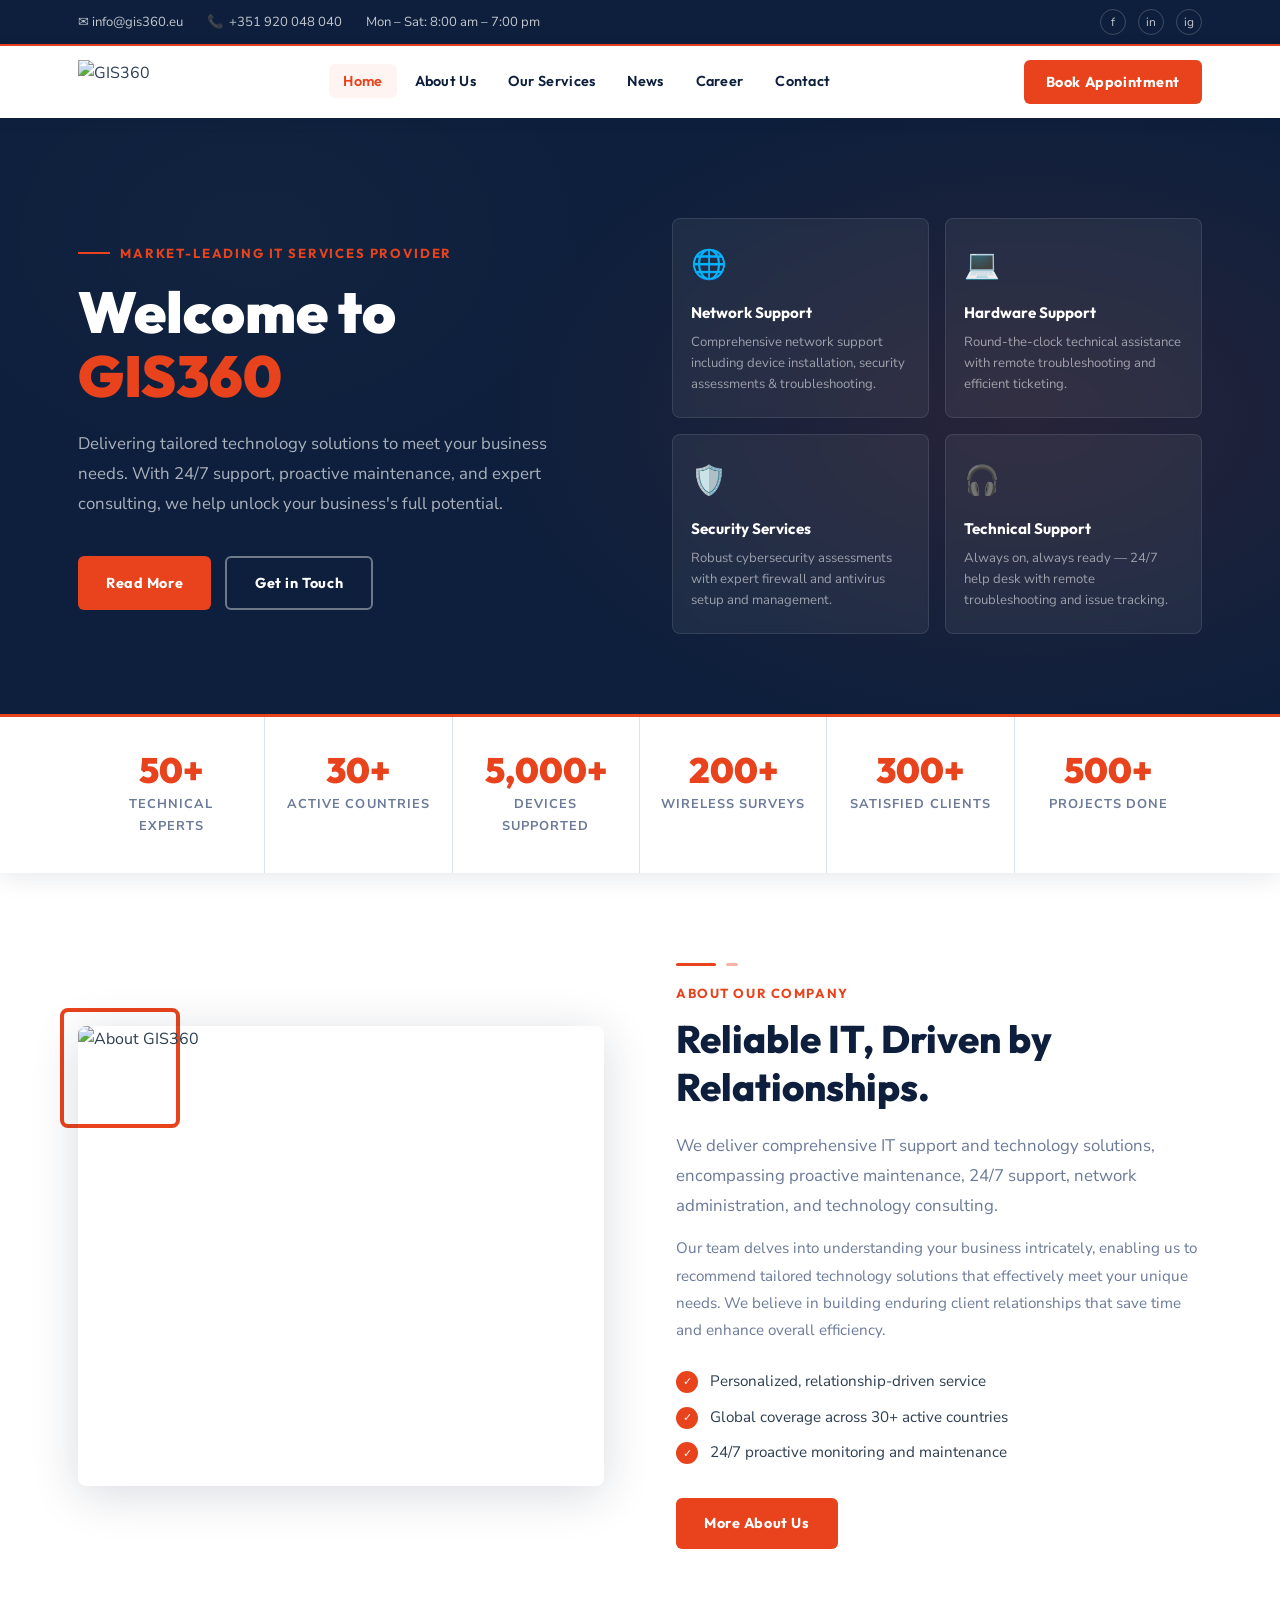
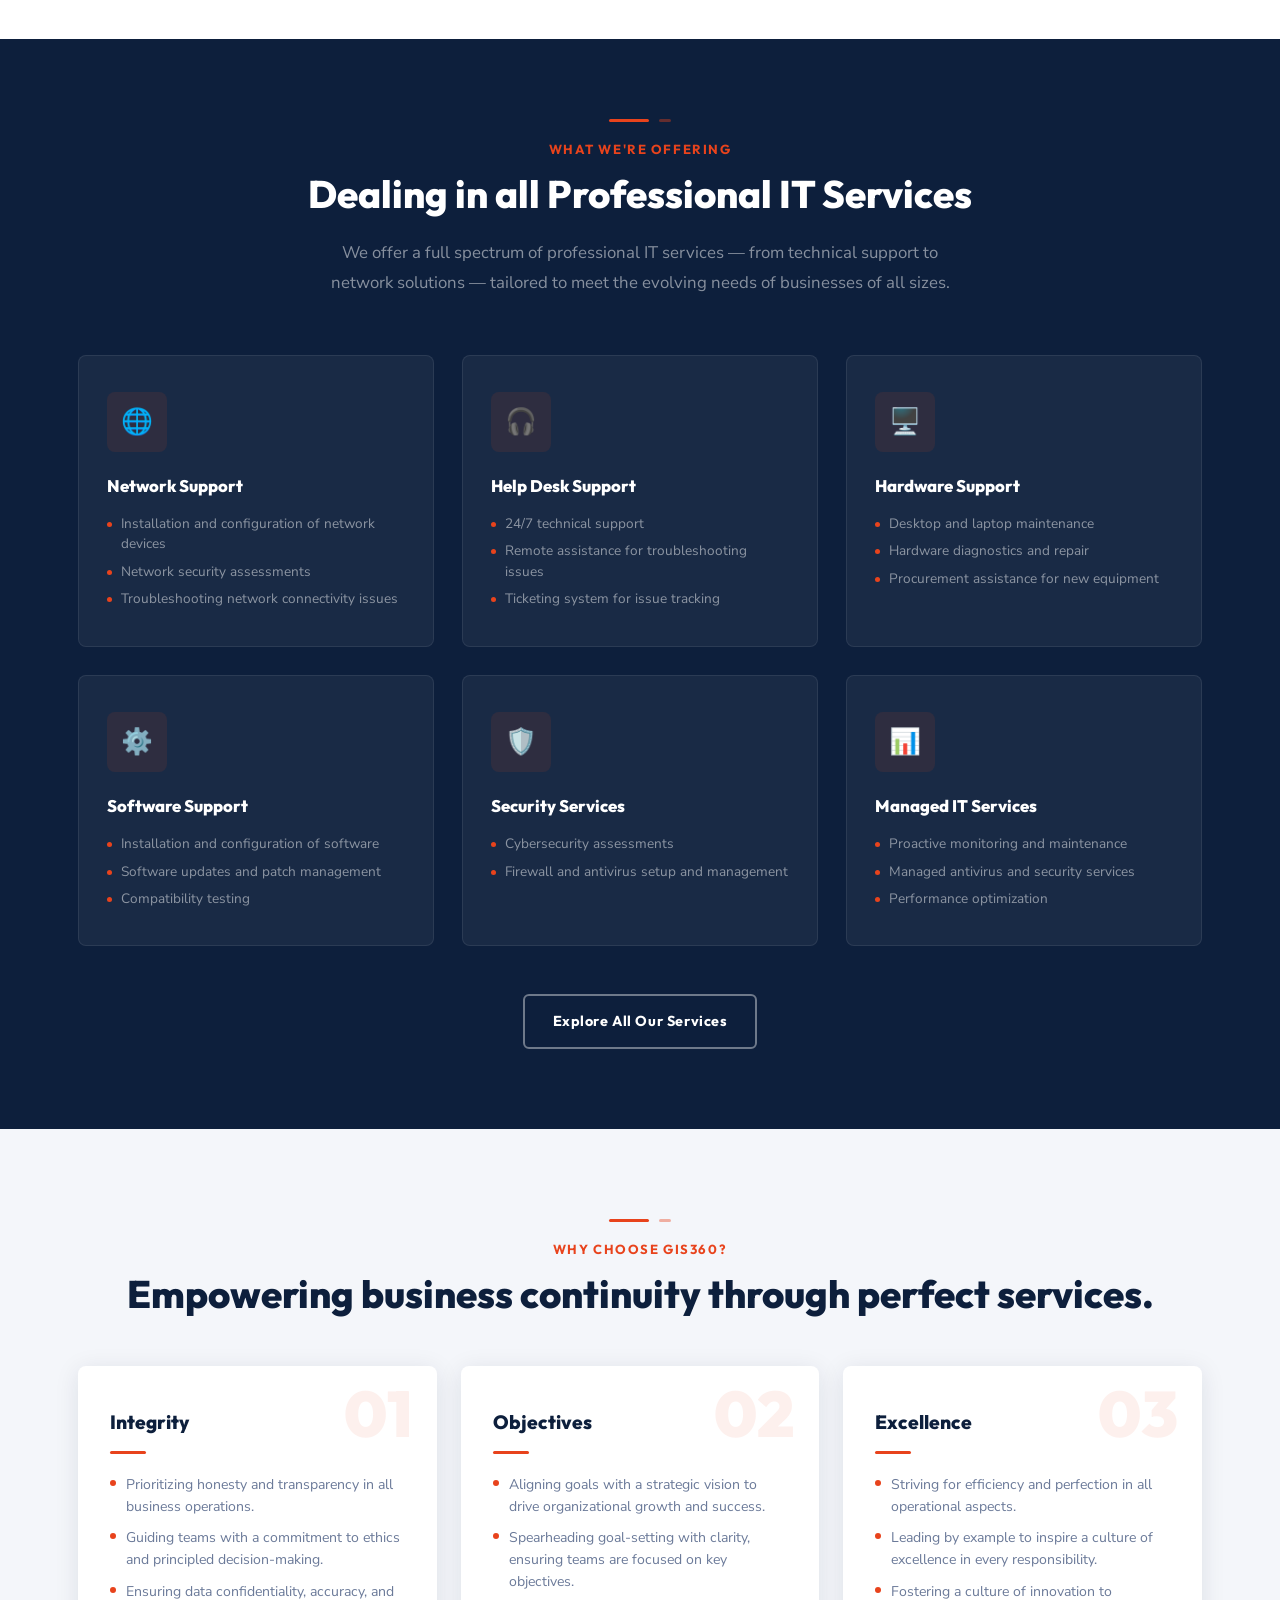
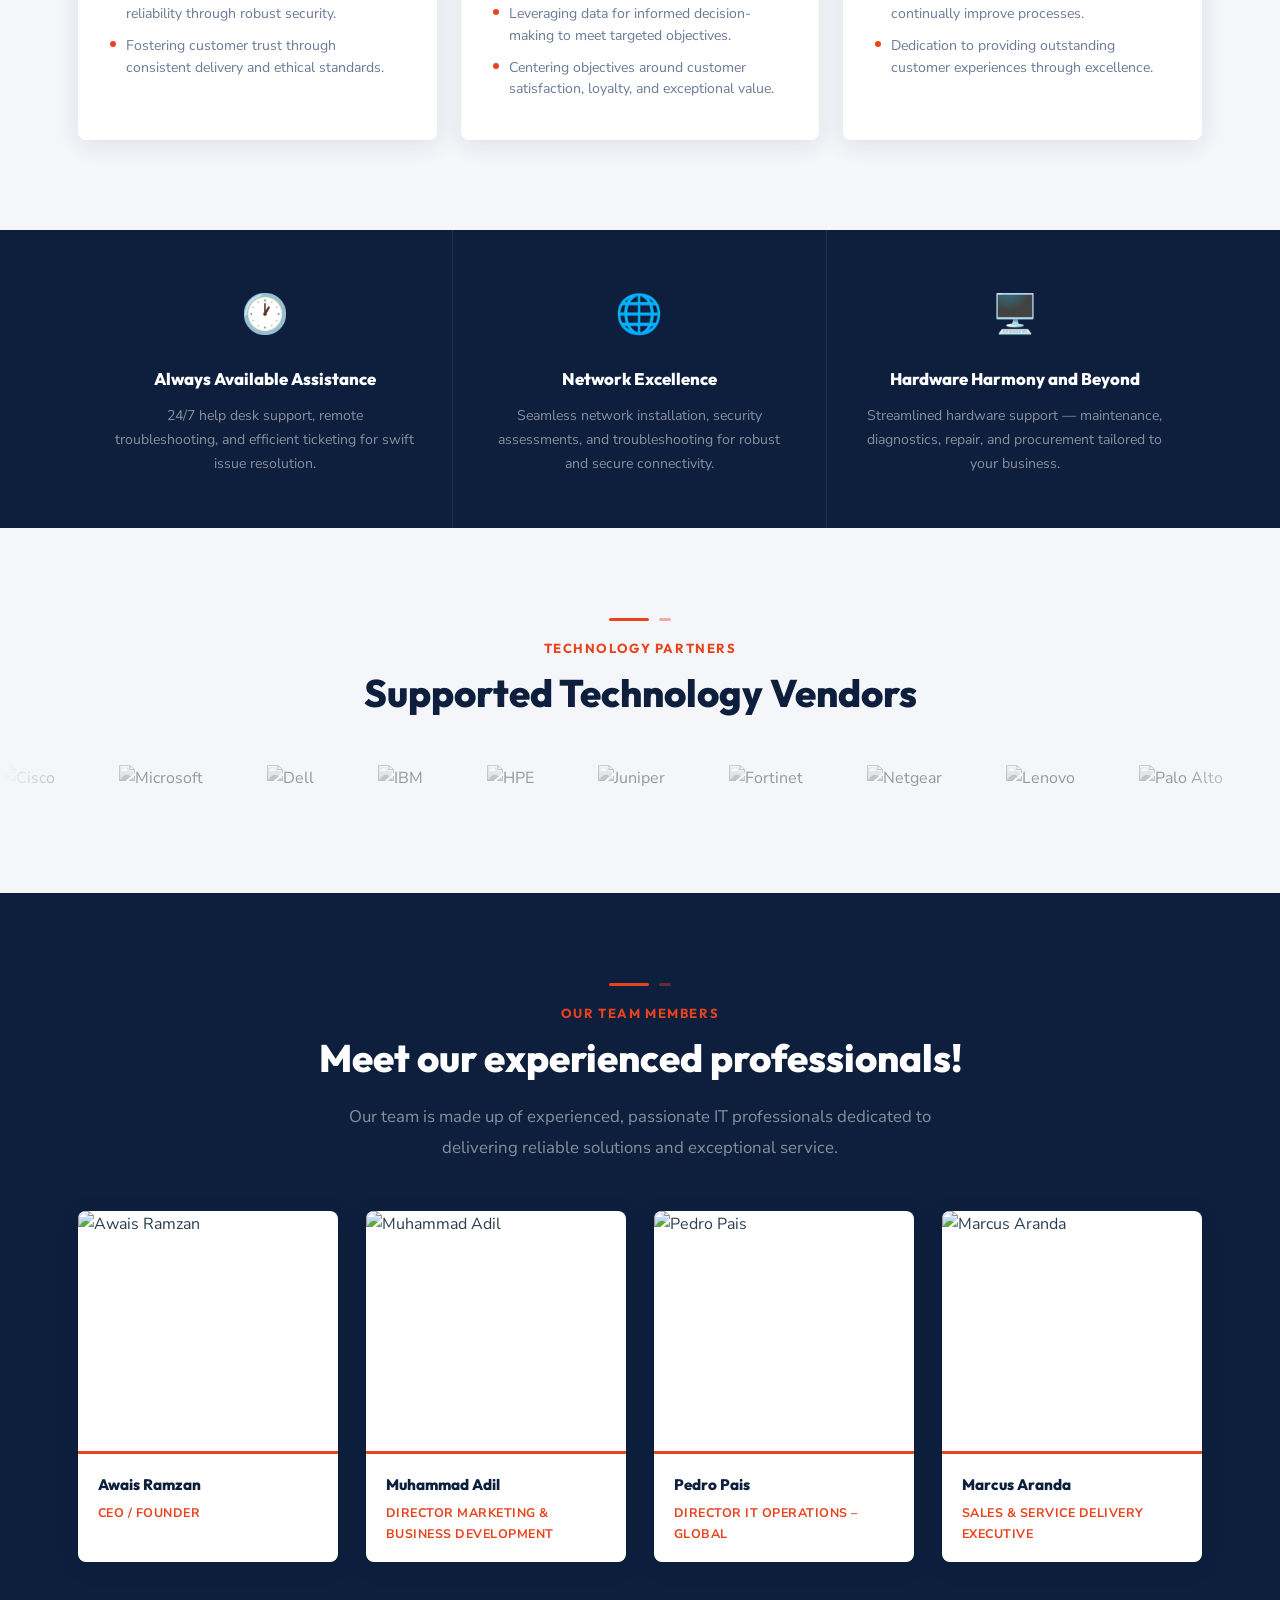
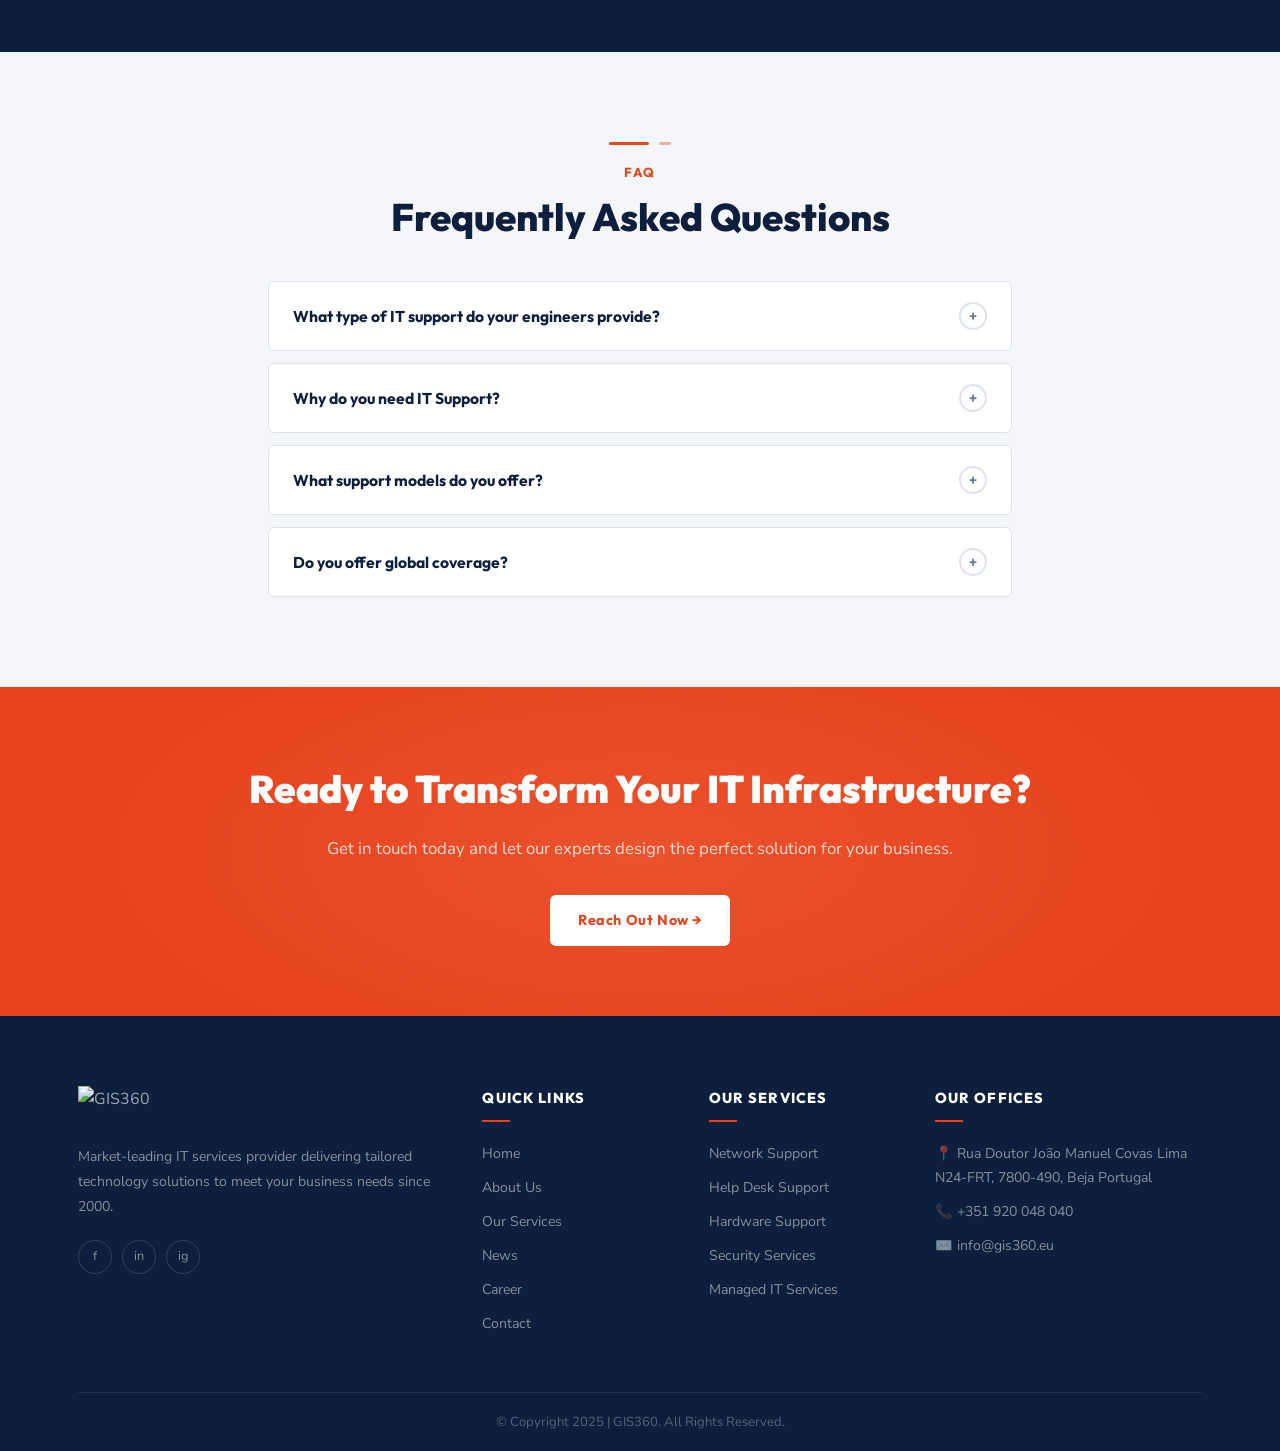
==== index.html @ fb3911b4 "Initial upload of GIS360 redesigned website" ====
<!DOCTYPE html>
<html lang="en">
<head>
  <meta charset="UTF-8" />
  <meta name="viewport" content="width=device-width, initial-scale=1.0" />
  <title>Home – GIS360</title>
  <meta name="description" content="GIS360 is a market-leading IT services provider delivering tailored technology solutions with 24/7 support, proactive maintenance, and expert consulting." />
  <link rel="icon" href="https://gis360.eu/wp-content/uploads/2023/12/360gislogo.png" />
  <link rel="stylesheet" href="assets/css/style.css" />
</head>
<body>

<!-- ── TOPBAR ──────────────────────────────────────── -->
<div class="topbar">
  <div class="container topbar-inner">
    <div class="topbar-left">
      <a href="mailto:info@gis360.eu">✉ info@gis360.eu</a>
      <span>📞 <a href="tel:+351920048040">+351 920 048 040</a></span>
      <span>Mon – Sat: 8:00 am – 7:00 pm</span>
    </div>
    <div class="topbar-right">
      <div class="topbar-socials">
        <a href="#" aria-label="Facebook">f</a>
        <a href="#" aria-label="LinkedIn">in</a>
        <a href="#" aria-label="Instagram">ig</a>
      </div>
    </div>
  </div>
</div>

<!-- ── NAVBAR ──────────────────────────────────────── -->
<nav class="navbar">
  <div class="container navbar-inner">
    <a class="navbar-logo" href="index.html">
      <img src="https://gis360.eu/wp-content/uploads/2023/12/360gislogo.png" alt="GIS360" />
    </a>
    <ul class="navbar-nav">
      <li><a href="index.html" class="active">Home</a></li>
      <li><a href="about.html">About Us</a></li>
      <li><a href="services.html">Our Services</a></li>
      <li><a href="news.html">News</a></li>
      <li><a href="career.html">Career</a></li>
      <li><a href="contact.html">Contact</a></li>
    </ul>
    <a class="btn btn-primary navbar-cta" href="https://calendly.com/gis360" target="_blank">Book Appointment</a>
    <button class="hamburger" aria-label="Menu">
      <span></span><span></span><span></span>
    </button>
  </div>
</nav>

<div class="mobile-menu">
  <a href="index.html">Home</a>
  <a href="about.html">About Us</a>
  <a href="services.html">Our Services</a>
  <a href="news.html">News</a>
  <a href="career.html">Career</a>
  <a href="contact.html">Contact</a>
  <a href="https://calendly.com/gis360" target="_blank">Book Appointment →</a>
</div>

<!-- ── HERO ────────────────────────────────────────── -->
<section class="hero">
  <div class="container">
    <div class="hero-grid">
      <div class="hero-content">
        <div class="hero-eyebrow">Market-Leading IT Services Provider</div>
        <h1>Welcome to <span>GIS360</span></h1>
        <p class="hero-desc">
          Delivering tailored technology solutions to meet your business needs. With 24/7 support, proactive maintenance, and expert consulting, we help unlock your business's full potential.
        </p>
        <div class="hero-btns">
          <a href="about.html" class="btn btn-primary">Read More</a>
          <a href="contact.html" class="btn btn-outline-white">Get in Touch</a>
        </div>
      </div>
      <div class="hero-cards">
        <div class="hero-card fade-up">
          <div class="hero-card-icon">🌐</div>
          <h4>Network Support</h4>
          <p>Comprehensive network support including device installation, security assessments &amp; troubleshooting.</p>
        </div>
        <div class="hero-card fade-up">
          <div class="hero-card-icon">💻</div>
          <h4>Hardware Support</h4>
          <p>Round-the-clock technical assistance with remote troubleshooting and efficient ticketing.</p>
        </div>
        <div class="hero-card fade-up">
          <div class="hero-card-icon">🛡️</div>
          <h4>Security Services</h4>
          <p>Robust cybersecurity assessments with expert firewall and antivirus setup and management.</p>
        </div>
        <div class="hero-card fade-up">
          <div class="hero-card-icon">🎧</div>
          <h4>Technical Support</h4>
          <p>Always on, always ready — 24/7 help desk with remote troubleshooting and issue tracking.</p>
        </div>
      </div>
    </div>
  </div>
</section>

<!-- ── STATS BAR ────────────────────────────────────── -->
<div class="stats-bar">
  <div class="container">
    <div class="stats-grid">
      <div class="stat-item">
        <h3 data-target="50" data-suffix="+">0+</h3>
        <p>Technical Experts</p>
      </div>
      <div class="stat-item">
        <h3 data-target="30" data-suffix="+">0+</h3>
        <p>Active Countries</p>
      </div>
      <div class="stat-item">
        <h3 data-target="5000" data-suffix="+">0+</h3>
        <p>Devices Supported</p>
      </div>
      <div class="stat-item">
        <h3 data-target="200" data-suffix="+">0+</h3>
        <p>Wireless Surveys</p>
      </div>
      <div class="stat-item">
        <h3 data-target="300" data-suffix="+">0+</h3>
        <p>Satisfied Clients</p>
      </div>
      <div class="stat-item">
        <h3 data-target="500" data-suffix="+">0+</h3>
        <p>Projects Done</p>
      </div>
    </div>
  </div>
</div>

<!-- ── ABOUT INTRO ──────────────────────────────────── -->
<section class="section">
  <div class="container">
    <div class="about-grid">
      <div class="about-image fade-up">
        <div class="about-image-accent"></div>
        <img src="https://gis360.eu/wp-content/uploads/2023/12/about.jpg" alt="About GIS360" />
      </div>
      <div class="about-content fade-up">
        <div class="section-divider">
          <span class="d-long"></span><span class="d-short"></span>
        </div>
        <div class="eyebrow">About Our Company</div>
        <h2 class="section-title">Reliable IT, Driven by Relationships.</h2>
        <p class="section-sub">
          We deliver comprehensive IT support and technology solutions, encompassing proactive maintenance, 24/7 support, network administration, and technology consulting.
        </p>
        <p style="color:var(--muted);line-height:1.8;margin-top:14px;font-size:.95rem;">
          Our team delves into understanding your business intricately, enabling us to recommend tailored technology solutions that effectively meet your unique needs. We believe in building enduring client relationships that save time and enhance overall efficiency.
        </p>
        <div class="about-checks">
          <div class="about-check">
            <div class="about-check-icon">✓</div>
            <span>Personalized, relationship-driven service</span>
          </div>
          <div class="about-check">
            <div class="about-check-icon">✓</div>
            <span>Global coverage across 30+ active countries</span>
          </div>
          <div class="about-check">
            <div class="about-check-icon">✓</div>
            <span>24/7 proactive monitoring and maintenance</span>
          </div>
        </div>
        <a href="about.html" class="btn btn-primary" style="margin-top:8px;">More About Us</a>
      </div>
    </div>
  </div>
</section>

<!-- ── SERVICES ──────────────────────────────────────── -->
<section class="section" style="background:var(--navy);padding-top:80px;padding-bottom:80px;">
  <div class="container">
    <div style="text-align:center;margin-bottom:0;">
      <div class="section-divider" style="justify-content:center;">
        <span class="d-long"></span><span class="d-short"></span>
      </div>
      <div class="eyebrow fade-up">What We're Offering</div>
      <h2 class="section-title light fade-up">Dealing in all Professional IT Services</h2>
      <p class="section-sub fade-up" style="color:rgba(255,255,255,.5);margin:0 auto;">
        We offer a full spectrum of professional IT services — from technical support to network solutions — tailored to meet the evolving needs of businesses of all sizes.
      </p>
    </div>
    <div class="services-grid" style="margin-top:56px;">
      <div class="service-card fade-up" style="background:rgba(255,255,255,.05);border-color:rgba(255,255,255,.08);">
        <div class="service-icon">🌐</div>
        <h3 style="color:var(--white);">Network Support</h3>
        <ul>
          <li style="color:rgba(255,255,255,.5);">Installation and configuration of network devices</li>
          <li style="color:rgba(255,255,255,.5);">Network security assessments</li>
          <li style="color:rgba(255,255,255,.5);">Troubleshooting network connectivity issues</li>
        </ul>
      </div>
      <div class="service-card fade-up" style="background:rgba(255,255,255,.05);border-color:rgba(255,255,255,.08);">
        <div class="service-icon">🎧</div>
        <h3 style="color:var(--white);">Help Desk Support</h3>
        <ul>
          <li style="color:rgba(255,255,255,.5);">24/7 technical support</li>
          <li style="color:rgba(255,255,255,.5);">Remote assistance for troubleshooting issues</li>
          <li style="color:rgba(255,255,255,.5);">Ticketing system for issue tracking</li>
        </ul>
      </div>
      <div class="service-card fade-up" style="background:rgba(255,255,255,.05);border-color:rgba(255,255,255,.08);">
        <div class="service-icon">🖥️</div>
        <h3 style="color:var(--white);">Hardware Support</h3>
        <ul>
          <li style="color:rgba(255,255,255,.5);">Desktop and laptop maintenance</li>
          <li style="color:rgba(255,255,255,.5);">Hardware diagnostics and repair</li>
          <li style="color:rgba(255,255,255,.5);">Procurement assistance for new equipment</li>
        </ul>
      </div>
      <div class="service-card fade-up" style="background:rgba(255,255,255,.05);border-color:rgba(255,255,255,.08);">
        <div class="service-icon">⚙️</div>
        <h3 style="color:var(--white);">Software Support</h3>
        <ul>
          <li style="color:rgba(255,255,255,.5);">Installation and configuration of software</li>
          <li style="color:rgba(255,255,255,.5);">Software updates and patch management</li>
          <li style="color:rgba(255,255,255,.5);">Compatibility testing</li>
        </ul>
      </div>
      <div class="service-card fade-up" style="background:rgba(255,255,255,.05);border-color:rgba(255,255,255,.08);">
        <div class="service-icon">🛡️</div>
        <h3 style="color:var(--white);">Security Services</h3>
        <ul>
          <li style="color:rgba(255,255,255,.5);">Cybersecurity assessments</li>
          <li style="color:rgba(255,255,255,.5);">Firewall and antivirus setup and management</li>
        </ul>
      </div>
      <div class="service-card fade-up" style="background:rgba(255,255,255,.05);border-color:rgba(255,255,255,.08);">
        <div class="service-icon">📊</div>
        <h3 style="color:var(--white);">Managed IT Services</h3>
        <ul>
          <li style="color:rgba(255,255,255,.5);">Proactive monitoring and maintenance</li>
          <li style="color:rgba(255,255,255,.5);">Managed antivirus and security services</li>
          <li style="color:rgba(255,255,255,.5);">Performance optimization</li>
        </ul>
      </div>
    </div>
    <div style="text-align:center;margin-top:48px;">
      <a href="services.html" class="btn btn-outline-white">Explore All Our Services</a>
    </div>
  </div>
</section>

<!-- ── VALUES ────────────────────────────────────────── -->
<section class="section" style="background:var(--light);">
  <div class="container">
    <div style="text-align:center;margin-bottom:0;">
      <div class="section-divider" style="justify-content:center;">
        <span class="d-long"></span><span class="d-short"></span>
      </div>
      <div class="eyebrow fade-up">Why Choose GIS360?</div>
      <h2 class="section-title fade-up">Empowering business continuity through perfect services.</h2>
    </div>
    <div class="values-grid">
      <div class="value-card fade-up">
        <div class="value-number">01</div>
        <h3>Integrity</h3>
        <div class="value-divider"></div>
        <ul class="values-list">
          <li class="value-row"><span class="value-dot"></span>Prioritizing honesty and transparency in all business operations.</li>
          <li class="value-row"><span class="value-dot"></span>Guiding teams with a commitment to ethics and principled decision-making.</li>
          <li class="value-row"><span class="value-dot"></span>Ensuring data confidentiality, accuracy, and reliability through robust security.</li>
          <li class="value-row"><span class="value-dot"></span>Fostering customer trust through consistent delivery and ethical standards.</li>
        </ul>
      </div>
      <div class="value-card fade-up">
        <div class="value-number">02</div>
        <h3>Objectives</h3>
        <div class="value-divider"></div>
        <ul class="values-list">
          <li class="value-row"><span class="value-dot"></span>Aligning goals with a strategic vision to drive organizational growth and success.</li>
          <li class="value-row"><span class="value-dot"></span>Spearheading goal-setting with clarity, ensuring teams are focused on key objectives.</li>
          <li class="value-row"><span class="value-dot"></span>Leveraging data for informed decision-making to meet targeted objectives.</li>
          <li class="value-row"><span class="value-dot"></span>Centering objectives around customer satisfaction, loyalty, and exceptional value.</li>
        </ul>
      </div>
      <div class="value-card fade-up">
        <div class="value-number">03</div>
        <h3>Excellence</h3>
        <div class="value-divider"></div>
        <ul class="values-list">
          <li class="value-row"><span class="value-dot"></span>Striving for efficiency and perfection in all operational aspects.</li>
          <li class="value-row"><span class="value-dot"></span>Leading by example to inspire a culture of excellence in every responsibility.</li>
          <li class="value-row"><span class="value-dot"></span>Fostering a culture of innovation to continually improve processes.</li>
          <li class="value-row"><span class="value-dot"></span>Dedication to providing outstanding customer experiences through excellence.</li>
        </ul>
      </div>
    </div>
  </div>
</section>

<!-- ── HIGHLIGHTS ────────────────────────────────────── -->
<section class="highlights-section">
  <div class="container">
    <div class="highlights-grid">
      <div class="highlight-item fade-up">
        <div class="highlight-icon">🕐</div>
        <h3>Always Available Assistance</h3>
        <p>24/7 help desk support, remote troubleshooting, and efficient ticketing for swift issue resolution.</p>
      </div>
      <div class="highlight-item fade-up">
        <div class="highlight-icon">🌐</div>
        <h3>Network Excellence</h3>
        <p>Seamless network installation, security assessments, and troubleshooting for robust and secure connectivity.</p>
      </div>
      <div class="highlight-item fade-up">
        <div class="highlight-icon">🖥️</div>
        <h3>Hardware Harmony and Beyond</h3>
        <p>Streamlined hardware support — maintenance, diagnostics, repair, and procurement tailored to your business.</p>
      </div>
    </div>
  </div>
</section>

<!-- ── VENDORS ────────────────────────────────────────── -->
<section class="section vendors-section">
  <div class="container">
    <div style="text-align:center;">
      <div class="section-divider" style="justify-content:center;">
        <span class="d-long"></span><span class="d-short"></span>
      </div>
      <div class="eyebrow fade-up">Technology Partners</div>
      <h2 class="section-title fade-up">Supported Technology Vendors</h2>
    </div>
  </div>
  <div class="vendors-track-wrapper">
    <div class="vendors-track">
      <img class="vendor-logo" src="https://gis360.eu/wp-content/uploads/2023/08/Cisco_logo-400x211.png" alt="Cisco" />
      <img class="vendor-logo" src="https://gis360.eu/wp-content/uploads/2023/08/Microsoft_logo-400x85.png" alt="Microsoft" />
      <img class="vendor-logo" src="https://gis360.eu/wp-content/uploads/2023/08/dell-logo-400x137.png" alt="Dell" />
      <img class="vendor-logo" src="https://gis360.eu/wp-content/uploads/2023/08/IBM-Logo-400x160.png" alt="IBM" />
      <img class="vendor-logo" src="https://gis360.eu/wp-content/uploads/2023/08/Hewlett_Packard_Enterprise-Logo-400x167.png" alt="HPE" />
      <img class="vendor-logo" src="https://gis360.eu/wp-content/uploads/2023/08/Juniper_Networks-Logo-400x110.png" alt="Juniper" />
      <img class="vendor-logo" src="https://gis360.eu/wp-content/uploads/2023/08/Fortinet-Logo-400x46.png" alt="Fortinet" />
      <img class="vendor-logo" src="https://gis360.eu/wp-content/uploads/2023/08/Netgear-Logo-400x58.png" alt="Netgear" />
      <img class="vendor-logo" src="https://gis360.eu/wp-content/uploads/2023/08/Lenovo_Global_Corporate_Logo-400x133.png" alt="Lenovo" />
      <img class="vendor-logo" src="https://gis360.eu/wp-content/uploads/2023/08/PaloAltoNetworks-Logo-400x73.png" alt="Palo Alto" />
      <!-- duplicate for seamless loop -->
      <img class="vendor-logo" src="https://gis360.eu/wp-content/uploads/2023/08/Cisco_logo-400x211.png" alt="Cisco" />
      <img class="vendor-logo" src="https://gis360.eu/wp-content/uploads/2023/08/Microsoft_logo-400x85.png" alt="Microsoft" />
      <img class="vendor-logo" src="https://gis360.eu/wp-content/uploads/2023/08/dell-logo-400x137.png" alt="Dell" />
      <img class="vendor-logo" src="https://gis360.eu/wp-content/uploads/2023/08/IBM-Logo-400x160.png" alt="IBM" />
      <img class="vendor-logo" src="https://gis360.eu/wp-content/uploads/2023/08/Hewlett_Packard_Enterprise-Logo-400x167.png" alt="HPE" />
      <img class="vendor-logo" src="https://gis360.eu/wp-content/uploads/2023/08/Juniper_Networks-Logo-400x110.png" alt="Juniper" />
      <img class="vendor-logo" src="https://gis360.eu/wp-content/uploads/2023/08/Fortinet-Logo-400x46.png" alt="Fortinet" />
      <img class="vendor-logo" src="https://gis360.eu/wp-content/uploads/2023/08/Netgear-Logo-400x58.png" alt="Netgear" />
      <img class="vendor-logo" src="https://gis360.eu/wp-content/uploads/2023/08/Lenovo_Global_Corporate_Logo-400x133.png" alt="Lenovo" />
      <img class="vendor-logo" src="https://gis360.eu/wp-content/uploads/2023/08/PaloAltoNetworks-Logo-400x73.png" alt="Palo Alto" />
    </div>
  </div>
</section>

<!-- ── TEAM ───────────────────────────────────────────── -->
<section class="section" style="background:var(--navy);">
  <div class="container">
    <div style="text-align:center;">
      <div class="section-divider" style="justify-content:center;">
        <span class="d-long"></span><span class="d-short"></span>
      </div>
      <div class="eyebrow fade-up">Our Team Members</div>
      <h2 class="section-title light fade-up">Meet our experienced professionals!</h2>
      <p class="section-sub fade-up" style="color:rgba(255,255,255,.5);margin:0 auto;">
        Our team is made up of experienced, passionate IT professionals dedicated to delivering reliable solutions and exceptional service.
      </p>
    </div>
    <div class="team-grid">
      <div class="team-card fade-up">
        <img class="team-photo" src="https://gis360.eu/wp-content/uploads/2024/01/Untitled-1-1.jpg" alt="Awais Ramzan" />
        <div class="team-info">
          <h3>Awais Ramzan</h3>
          <p>CEO / Founder</p>
        </div>
      </div>
      <div class="team-card fade-up">
        <img class="team-photo" src="https://gis360.eu/wp-content/uploads/2024/01/Untitled-2.jpg" alt="Muhammad Adil" />
        <div class="team-info">
          <h3>Muhammad Adil</h3>
          <p>Director Marketing &amp; Business Development</p>
        </div>
      </div>
      <div class="team-card fade-up">
        <img class="team-photo" src="https://gis360.eu/wp-content/uploads/2024/01/Untitled-4.jpg" alt="Pedro Pais" />
        <div class="team-info">
          <h3>Pedro Pais</h3>
          <p>Director IT Operations – Global</p>
        </div>
      </div>
      <div class="team-card fade-up">
        <img class="team-photo" src="https://gis360.eu/wp-content/uploads/2024/01/Untitled-3.jpg" alt="Marcus Aranda" />
        <div class="team-info">
          <h3>Marcus Aranda</h3>
          <p>Sales &amp; Service Delivery Executive</p>
        </div>
      </div>
    </div>
  </div>
</section>

<!-- ── FAQ ───────────────────────────────────────────── -->
<section class="section" style="background:var(--light);">
  <div class="container" style="max-width:800px;">
    <div style="text-align:center;margin-bottom:0;">
      <div class="section-divider" style="justify-content:center;">
        <span class="d-long"></span><span class="d-short"></span>
      </div>
      <div class="eyebrow fade-up">FAQ</div>
      <h2 class="section-title fade-up">Frequently Asked Questions</h2>
    </div>
    <div class="faq-list">
      <div class="faq-item">
        <div class="faq-question">
          What type of IT support do your engineers provide?
          <div class="faq-icon">+</div>
        </div>
        <div class="faq-answer">
          <p>Our engineers are assigned to client projects and their skill-set is mapped closely to your support needs. We manage all engineer technical training using our global e-learning platform which ensures every engineer is accredited to work on your project. We ensure a high level of technical competence and tech support experience before an engineer is onboarded.</p>
        </div>
      </div>
      <div class="faq-item">
        <div class="faq-question">
          Why do you need IT Support?
          <div class="faq-icon">+</div>
        </div>
        <div class="faq-answer">
          <p>Good IT Support is vital for any business. It allows you to stop worrying about IT and focus on your business. A poor IT setup can hold a company back significantly and negatively impact employee productivity and job satisfaction. Having good IT processes in place is key to creating a platform for business growth and longevity.</p>
        </div>
      </div>
      <div class="faq-item">
        <div class="faq-question">
          What support models do you offer?
          <div class="faq-icon">+</div>
        </div>
        <div class="faq-answer">
          <p>GIS360 offers complete lifecycle support, including second-line helpdesk, imaging and staging, installation, on-site tech support, maintenance and asset disposal. We can offer a bespoke support model for every client to ensure you get the best support possible.</p>
        </div>
      </div>
      <div class="faq-item">
        <div class="faq-question">
          Do you offer global coverage?
          <div class="faq-icon">+</div>
        </div>
        <div class="faq-answer">
          <p>Yes, GIS360 operates in 30+ active countries. We have a global network of technical experts and support teams ready to assist your business wherever you operate, ensuring consistent service quality across all regions.</p>
        </div>
      </div>
    </div>
  </div>
</section>

<!-- ── CTA ────────────────────────────────────────────── -->
<div class="cta-section">
  <div class="container">
    <h2>Ready to Transform Your IT Infrastructure?</h2>
    <p>Get in touch today and let our experts design the perfect solution for your business.</p>
    <a href="contact.html" class="btn btn-white">Reach Out Now →</a>
  </div>
</div>

<!-- ── FOOTER ─────────────────────────────────────────── -->
<footer class="footer">
  <div class="container">
    <div class="footer-grid">
      <div class="footer-brand">
        <a href="index.html"><img src="https://gis360.eu/wp-content/uploads/2023/12/360gislogo.png" alt="GIS360" /></a>
        <p>Market-leading IT services provider delivering tailored technology solutions to meet your business needs since 2000.</p>
        <div class="footer-socials">
          <a href="#" aria-label="Facebook">f</a>
          <a href="#" aria-label="LinkedIn">in</a>
          <a href="#" aria-label="Instagram">ig</a>
        </div>
      </div>
      <div class="footer-col">
        <h4>Quick Links</h4>
        <ul>
          <li><a href="index.html">Home</a></li>
          <li><a href="about.html">About Us</a></li>
          <li><a href="services.html">Our Services</a></li>
          <li><a href="news.html">News</a></li>
          <li><a href="career.html">Career</a></li>
          <li><a href="contact.html">Contact</a></li>
        </ul>
      </div>
      <div class="footer-col">
        <h4>Our Services</h4>
        <ul>
          <li><a href="services.html">Network Support</a></li>
          <li><a href="services.html">Help Desk Support</a></li>
          <li><a href="services.html">Hardware Support</a></li>
          <li><a href="services.html">Security Services</a></li>
          <li><a href="services.html">Managed IT Services</a></li>
        </ul>
      </div>
      <div class="footer-col">
        <h4>Our Offices</h4>
        <ul>
          <li><a href="#">📍 Rua Doutor João Manuel Covas Lima N24-FRT, 7800-490, Beja Portugal</a></li>
          <li><a href="tel:+351920048040">📞 +351 920 048 040</a></li>
          <li><a href="mailto:info@gis360.eu">✉️ info@gis360.eu</a></li>
        </ul>
      </div>
    </div>
    <div class="footer-bottom">
      <p>© Copyright 2025 | GIS360. All Rights Reserved.</p>
    </div>
  </div>
</footer>

<script src="assets/js/main.js"></script>
</body>
</html>
---- assets/css/style.css ----
/* ═══════════════════════════════════════════════════
   GIS360 — Redesigned CSS  (agits.co.uk inspired)
   ═══════════════════════════════════════════════════ */

@import url('https://fonts.googleapis.com/css2?family=Outfit:wght@300;400;500;600;700;800;900&family=Nunito+Sans:wght@300;400;600;700&display=swap');

/* ── TOKENS ──────────────────────────────────────── */
:root {
  --navy:    #0d1f3c;
  --navy2:   #162847;
  --orange:  #e8431c;
  --orange2: #ff5a31;
  --white:   #ffffff;
  --light:   #f4f6fa;
  --mid:     #e8ecf4;
  --text:    #2c3e50;
  --muted:   #6b7a99;
  --border:  #dde3ee;

  --font-head: 'Outfit', sans-serif;
  --font-body: 'Nunito Sans', sans-serif;

  --radius: 6px;
  --shadow: 0 4px 24px rgba(13,31,60,.10);
  --shadow-lg: 0 8px 48px rgba(13,31,60,.16);
  --transition: .28s cubic-bezier(.4,0,.2,1);
}

/* ── RESET ───────────────────────────────────────── */
*, *::before, *::after { box-sizing: border-box; margin: 0; padding: 0; }
html { scroll-behavior: smooth; font-size: 16px; }
body {
  font-family: var(--font-body);
  color: var(--text);
  background: var(--white);
  line-height: 1.7;
  overflow-x: hidden;
}
a { text-decoration: none; color: inherit; }
img { max-width: 100%; display: block; }
ul { list-style: none; }
button { cursor: pointer; border: none; background: none; font-family: inherit; }

/* ── CONTAINER ───────────────────────────────────── */
.container { max-width: 1180px; margin: 0 auto; padding: 0 28px; }

/* ── TOPBAR ──────────────────────────────────────── */
.topbar {
  background: var(--navy);
  color: rgba(255,255,255,.75);
  font-family: var(--font-body);
  font-size: .82rem;
  padding: 9px 0;
  border-bottom: 2px solid var(--orange);
}
.topbar-inner {
  display: flex;
  align-items: center;
  justify-content: space-between;
  gap: 16px;
  flex-wrap: wrap;
}
.topbar-left, .topbar-right { display: flex; align-items: center; gap: 24px; flex-wrap: wrap; }
.topbar a { color: rgba(255,255,255,.75); transition: color var(--transition); }
.topbar a:hover { color: var(--orange); }
.topbar-left span, .topbar-left a { display: flex; align-items: center; gap: 6px; }
.topbar-socials { display: flex; gap: 12px; }
.topbar-socials a {
  width: 26px; height: 26px;
  border: 1px solid rgba(255,255,255,.2);
  border-radius: 50%;
  display: flex; align-items: center; justify-content: center;
  font-size: .75rem;
  transition: all var(--transition);
}
.topbar-socials a:hover { background: var(--orange); border-color: var(--orange); color: #fff; }

/* ── NAVBAR ──────────────────────────────────────── */
.navbar {
  position: sticky;
  top: 0;
  z-index: 999;
  background: var(--white);
  box-shadow: 0 2px 16px rgba(13,31,60,.08);
}
.navbar-inner {
  display: flex;
  align-items: center;
  justify-content: space-between;
  height: 72px;
  gap: 24px;
}
.navbar-logo img { height: 44px; width: auto; }
.navbar-nav {
  display: flex;
  gap: 4px;
  list-style: none;
}
.navbar-nav a {
  font-family: var(--font-head);
  font-size: .9rem;
  font-weight: 600;
  color: var(--navy);
  padding: 8px 14px;
  border-radius: var(--radius);
  transition: all var(--transition);
  letter-spacing: .02em;
}
.navbar-nav a:hover, .navbar-nav a.active {
  color: var(--orange);
  background: rgba(232,67,28,.06);
}
.navbar-cta {
  background: var(--orange);
  color: var(--white) !important;
  padding: 10px 22px !important;
  border-radius: var(--radius) !important;
  font-weight: 700 !important;
  letter-spacing: .02em;
  white-space: nowrap;
  transition: background var(--transition) !important;
}
.navbar-cta:hover { background: var(--orange2) !important; }

/* Hamburger */
.hamburger { display: none; flex-direction: column; gap: 5px; padding: 4px; }
.hamburger span { display: block; width: 24px; height: 2px; background: var(--navy); border-radius: 2px; transition: all .3s; }
.hamburger.open span:nth-child(1) { transform: translateY(7px) rotate(45deg); }
.hamburger.open span:nth-child(2) { opacity: 0; }
.hamburger.open span:nth-child(3) { transform: translateY(-7px) rotate(-45deg); }

/* Mobile menu */
.mobile-menu {
  display: none;
  flex-direction: column;
  background: var(--white);
  border-top: 2px solid var(--orange);
  padding: 16px 28px 24px;
  gap: 4px;
  box-shadow: 0 8px 24px rgba(13,31,60,.1);
}
.mobile-menu.open { display: flex; }
.mobile-menu a {
  font-family: var(--font-head);
  font-weight: 600;
  font-size: .95rem;
  color: var(--navy);
  padding: 10px 0;
  border-bottom: 1px solid var(--border);
  transition: color var(--transition);
}
.mobile-menu a:last-child { border-bottom: none; margin-top: 8px; color: var(--orange); font-size: 1rem; }
.mobile-menu a:hover { color: var(--orange); }

/* ── SECTION DIVIDER ─────────────────────────────── */
.section-divider {
  display: flex;
  align-items: center;
  gap: 10px;
  margin-bottom: 14px;
}
.section-divider span {
  display: block;
  height: 3px;
  border-radius: 2px;
}
.section-divider .d-long { width: 40px; background: var(--orange); }
.section-divider .d-short { width: 12px; background: var(--orange); opacity: .4; }

/* ── SECTION BASICS ──────────────────────────────── */
.section { padding: 90px 0; }
.section-sm { padding: 60px 0; }
.eyebrow {
  display: inline-block;
  font-family: var(--font-head);
  font-size: .82rem;
  font-weight: 700;
  color: var(--orange);
  text-transform: uppercase;
  letter-spacing: .12em;
  margin-bottom: 10px;
}
.section-label {
  font-family: var(--font-head);
  font-size: .82rem;
  font-weight: 700;
  color: var(--orange);
  text-transform: uppercase;
  letter-spacing: .12em;
}
h2.section-title {
  font-family: var(--font-head);
  font-size: clamp(1.7rem, 3vw, 2.4rem);
  font-weight: 800;
  color: var(--navy);
  line-height: 1.25;
  margin-bottom: 20px;
}
h2.section-title.light { color: var(--white); }
.section-sub {
  font-size: 1.05rem;
  color: var(--muted);
  max-width: 620px;
  line-height: 1.8;
}

/* ── BUTTONS ─────────────────────────────────────── */
.btn {
  display: inline-flex;
  align-items: center;
  gap: 8px;
  font-family: var(--font-head);
  font-weight: 700;
  font-size: .9rem;
  letter-spacing: .04em;
  padding: 13px 28px;
  border-radius: var(--radius);
  transition: all var(--transition);
  cursor: pointer;
}
.btn-primary { background: var(--orange); color: var(--white); }
.btn-primary:hover { background: var(--orange2); transform: translateY(-1px); box-shadow: 0 6px 20px rgba(232,67,28,.35); }
.btn-outline { background: transparent; color: var(--orange); border: 2px solid var(--orange); }
.btn-outline:hover { background: var(--orange); color: var(--white); }
.btn-white { background: var(--white); color: var(--orange); }
.btn-white:hover { background: var(--light); }
.btn-navy { background: var(--navy); color: var(--white); }
.btn-navy:hover { background: var(--navy2); }
.btn-outline-white { background: transparent; color: var(--white); border: 2px solid rgba(255,255,255,.4); }
.btn-outline-white:hover { background: rgba(255,255,255,.1); border-color: var(--white); }

/* ── HERO ────────────────────────────────────────── */
.hero {
  background: var(--navy);
  position: relative;
  overflow: hidden;
  padding: 100px 0 80px;
  min-height: 580px;
  display: flex;
  align-items: center;
}
.hero::before {
  content: '';
  position: absolute;
  inset: 0;
  background:
    radial-gradient(ellipse 60% 80% at 80% 50%, rgba(232,67,28,.12) 0%, transparent 70%),
    radial-gradient(ellipse 40% 60% at 20% 20%, rgba(255,255,255,.02) 0%, transparent 70%);
}
.hero-grid {
  display: grid;
  grid-template-columns: 1fr 1fr;
  gap: 64px;
  align-items: center;
  position: relative;
  z-index: 2;
}
.hero-eyebrow {
  font-family: var(--font-head);
  font-size: .82rem;
  font-weight: 700;
  text-transform: uppercase;
  letter-spacing: .14em;
  color: var(--orange);
  margin-bottom: 16px;
  display: flex;
  align-items: center;
  gap: 10px;
}
.hero-eyebrow::before {
  content: '';
  display: block;
  width: 32px;
  height: 2px;
  background: var(--orange);
}
.hero h1 {
  font-family: var(--font-head);
  font-size: clamp(2.2rem, 4.5vw, 3.6rem);
  font-weight: 900;
  color: var(--white);
  line-height: 1.12;
  margin-bottom: 20px;
}
.hero h1 span { color: var(--orange); }
.hero-desc {
  color: rgba(255,255,255,.65);
  font-size: 1.05rem;
  line-height: 1.8;
  margin-bottom: 36px;
  max-width: 480px;
}
.hero-btns { display: flex; gap: 14px; flex-wrap: wrap; }
.hero-image {
  position: relative;
  border-radius: 10px;
  overflow: hidden;
}
.hero-image img {
  width: 100%;
  height: 400px;
  object-fit: cover;
  border-radius: 10px;
  box-shadow: var(--shadow-lg);
}
.hero-badge {
  position: absolute;
  bottom: -20px;
  left: -20px;
  background: var(--orange);
  color: var(--white);
  padding: 20px 24px;
  border-radius: var(--radius);
  text-align: center;
  box-shadow: var(--shadow);
}
.hero-badge .number {
  font-family: var(--font-head);
  font-size: 2rem;
  font-weight: 900;
  line-height: 1;
  display: block;
}
.hero-badge .label { font-size: .75rem; font-weight: 700; text-transform: uppercase; letter-spacing: .06em; opacity: .9; }
.hero-cards {
  display: grid;
  grid-template-columns: 1fr 1fr;
  gap: 16px;
}
.hero-card {
  background: rgba(255,255,255,.06);
  border: 1px solid rgba(255,255,255,.1);
  border-radius: 8px;
  padding: 22px 18px;
  transition: all var(--transition);
  backdrop-filter: blur(4px);
}
.hero-card:hover {
  background: rgba(232,67,28,.15);
  border-color: rgba(232,67,28,.4);
  transform: translateY(-3px);
}
.hero-card-icon { font-size: 1.8rem; margin-bottom: 10px; }
.hero-card h4 {
  font-family: var(--font-head);
  font-weight: 700;
  color: var(--white);
  font-size: .95rem;
  margin-bottom: 6px;
}
.hero-card p { color: rgba(255,255,255,.55); font-size: .82rem; line-height: 1.6; }

/* ── STATS BAR ───────────────────────────────────── */
.stats-bar {
  background: var(--white);
  padding: 0;
  border-top: 3px solid var(--orange);
  box-shadow: var(--shadow);
}
.stats-grid {
  display: grid;
  grid-template-columns: repeat(6, 1fr);
}
.stat-item {
  padding: 36px 20px;
  text-align: center;
  border-right: 1px solid var(--border);
  transition: background var(--transition);
}
.stat-item:last-child { border-right: none; }
.stat-item:hover { background: var(--light); }
.stat-item h3 {
  font-family: var(--font-head);
  font-size: 2.2rem;
  font-weight: 900;
  color: var(--orange);
  line-height: 1;
  margin-bottom: 6px;
}
.stat-item p {
  font-size: .8rem;
  font-weight: 700;
  text-transform: uppercase;
  letter-spacing: .08em;
  color: var(--muted);
}

/* ── ABOUT SECTION ───────────────────────────────── */
.about-grid {
  display: grid;
  grid-template-columns: 1fr 1fr;
  gap: 72px;
  align-items: center;
}
.about-image {
  position: relative;
}
.about-image img {
  width: 100%;
  height: 460px;
  object-fit: cover;
  border-radius: 8px;
  box-shadow: var(--shadow-lg);
}
.about-image-accent {
  position: absolute;
  top: -18px;
  left: -18px;
  width: 120px;
  height: 120px;
  border: 4px solid var(--orange);
  border-radius: 8px;
  z-index: -1;
}
.about-content .section-divider { margin-bottom: 14px; }
.about-checks { margin: 24px 0; display: flex; flex-direction: column; gap: 10px; }
.about-check {
  display: flex;
  align-items: flex-start;
  gap: 12px;
  font-size: .95rem;
  color: var(--text);
}
.about-check-icon {
  width: 22px;
  height: 22px;
  background: var(--orange);
  color: var(--white);
  border-radius: 50%;
  display: flex;
  align-items: center;
  justify-content: center;
  font-size: .7rem;
  flex-shrink: 0;
  margin-top: 2px;
}

/* ── SERVICES ────────────────────────────────────── */
.services-grid {
  display: grid;
  grid-template-columns: repeat(3, 1fr);
  gap: 28px;
  margin-top: 48px;
}
.service-card {
  background: var(--white);
  border: 1px solid var(--border);
  border-radius: 8px;
  padding: 36px 28px;
  transition: all var(--transition);
  position: relative;
  overflow: hidden;
}
.service-card::after {
  content: '';
  position: absolute;
  bottom: 0;
  left: 0;
  right: 0;
  height: 3px;
  background: var(--orange);
  transform: scaleX(0);
  transform-origin: left;
  transition: transform var(--transition);
}
.service-card:hover { box-shadow: var(--shadow-lg); transform: translateY(-4px); border-color: transparent; }
.service-card:hover::after { transform: scaleX(1); }
.service-icon {
  width: 60px;
  height: 60px;
  background: rgba(232,67,28,.1);
  border-radius: 8px;
  display: flex;
  align-items: center;
  justify-content: center;
  font-size: 1.6rem;
  margin-bottom: 20px;
  transition: all var(--transition);
}
.service-card:hover .service-icon { background: var(--orange); }
.service-card h3 {
  font-family: var(--font-head);
  font-size: 1.05rem;
  font-weight: 800;
  color: var(--navy);
  margin-bottom: 14px;
}
.service-card ul { display: flex; flex-direction: column; gap: 7px; }
.service-card ul li {
  font-size: .85rem;
  color: var(--muted);
  padding-left: 14px;
  position: relative;
  line-height: 1.5;
}
.service-card ul li::before {
  content: '';
  position: absolute;
  left: 0;
  top: 8px;
  width: 5px;
  height: 5px;
  border-radius: 50%;
  background: var(--orange);
}

/* ── VALUES ──────────────────────────────────────── */
.values-grid {
  display: grid;
  grid-template-columns: repeat(3, 1fr);
  gap: 24px;
  margin-top: 48px;
}
.value-card {
  background: var(--white);
  border-radius: 8px;
  padding: 40px 32px;
  box-shadow: var(--shadow);
  position: relative;
  overflow: hidden;
  transition: all var(--transition);
}
.value-card:hover { transform: translateY(-4px); box-shadow: var(--shadow-lg); }
.value-number {
  font-family: var(--font-head);
  font-size: 4rem;
  font-weight: 900;
  color: rgba(232,67,28,.08);
  position: absolute;
  top: 16px;
  right: 24px;
  line-height: 1;
}
.value-card h3 {
  font-family: var(--font-head);
  font-size: 1.2rem;
  font-weight: 800;
  color: var(--navy);
  margin-bottom: 6px;
}
.value-divider {
  width: 36px;
  height: 3px;
  background: var(--orange);
  border-radius: 2px;
  margin: 12px 0 20px;
}
.values-list { display: flex; flex-direction: column; gap: 10px; }
.value-row {
  display: flex;
  gap: 10px;
  font-size: .88rem;
  color: var(--muted);
  line-height: 1.55;
}
.value-dot {
  width: 6px;
  height: 6px;
  background: var(--orange);
  border-radius: 50%;
  flex-shrink: 0;
  margin-top: 6px;
}

/* ── HIGHLIGHTS ──────────────────────────────────── */
.highlights-section { background: var(--navy); }
.highlights-grid {
  display: grid;
  grid-template-columns: repeat(3, 1fr);
  gap: 0;
}
.highlight-item {
  padding: 52px 36px;
  text-align: center;
  border-right: 1px solid rgba(255,255,255,.08);
}
.highlight-item:last-child { border-right: none; }
.highlight-icon { font-size: 2.4rem; margin-bottom: 18px; }
.highlight-item h3 {
  font-family: var(--font-head);
  font-size: 1.05rem;
  font-weight: 800;
  color: var(--white);
  margin-bottom: 10px;
}
.highlight-item p { color: rgba(255,255,255,.5); font-size: .88rem; line-height: 1.7; }

/* ── VENDORS ─────────────────────────────────────── */
.vendors-section { background: var(--light); overflow: hidden; }
.vendors-track-wrapper {
  overflow: hidden;
  position: relative;
  margin-top: 48px;
}
.vendors-track-wrapper::before,
.vendors-track-wrapper::after {
  content: '';
  position: absolute;
  top: 0;
  bottom: 0;
  width: 100px;
  z-index: 2;
}
.vendors-track-wrapper::before { left: 0; background: linear-gradient(to right, var(--light), transparent); }
.vendors-track-wrapper::after { right: 0; background: linear-gradient(to left, var(--light), transparent); }
.vendors-track {
  display: flex;
  align-items: center;
  gap: 64px;
  animation: scroll-logos 30s linear infinite;
  width: max-content;
}
.vendors-track:hover { animation-play-state: paused; }
.vendor-logo {
  height: 38px;
  width: auto;
  object-fit: contain;
  filter: grayscale(1) opacity(.5);
  transition: filter var(--transition);
}
.vendor-logo:hover { filter: grayscale(0) opacity(1); }
@keyframes scroll-logos {
  from { transform: translateX(0); }
  to { transform: translateX(-50%); }
}

/* ── TEAM ────────────────────────────────────────── */
.team-grid {
  display: grid;
  grid-template-columns: repeat(4, 1fr);
  gap: 28px;
  margin-top: 48px;
}
.team-card {
  border-radius: 8px;
  overflow: hidden;
  box-shadow: var(--shadow);
  transition: all var(--transition);
  background: var(--white);
}
.team-card:hover { transform: translateY(-5px); box-shadow: var(--shadow-lg); }
.team-photo {
  width: 100%;
  height: 240px;
  object-fit: cover;
  object-position: top;
}
.team-info {
  padding: 18px 20px;
  border-top: 3px solid var(--orange);
}
.team-info h3 {
  font-family: var(--font-head);
  font-size: .95rem;
  font-weight: 800;
  color: var(--navy);
  margin-bottom: 4px;
}
.team-info p { font-size: .78rem; color: var(--orange); font-weight: 700; text-transform: uppercase; letter-spacing: .04em; }

/* ── FAQ ─────────────────────────────────────────── */
.faq-list { margin-top: 40px; display: flex; flex-direction: column; gap: 12px; }
.faq-item {
  background: var(--white);
  border: 1px solid var(--border);
  border-radius: var(--radius);
  overflow: hidden;
  transition: border-color var(--transition);
}
.faq-item.open { border-color: var(--orange); }
.faq-question {
  display: flex;
  justify-content: space-between;
  align-items: center;
  padding: 20px 24px;
  cursor: pointer;
  font-family: var(--font-head);
  font-weight: 700;
  color: var(--navy);
  font-size: .98rem;
  gap: 16px;
  transition: color var(--transition);
}
.faq-item.open .faq-question { color: var(--orange); }
.faq-icon {
  width: 28px;
  height: 28px;
  border: 2px solid var(--border);
  border-radius: 50%;
  display: flex;
  align-items: center;
  justify-content: center;
  flex-shrink: 0;
  font-size: .9rem;
  transition: all var(--transition);
  color: var(--muted);
}
.faq-item.open .faq-icon { background: var(--orange); border-color: var(--orange); color: var(--white); transform: rotate(45deg); }
.faq-answer {
  padding: 0 24px;
  max-height: 0;
  overflow: hidden;
  transition: all .35s cubic-bezier(.4,0,.2,1);
}
.faq-answer p { padding-bottom: 20px; color: var(--muted); font-size: .92rem; line-height: 1.8; }
.faq-item.open .faq-answer { max-height: 300px; }

/* ── CTA SECTION ─────────────────────────────────── */
.cta-section {
  background: var(--orange);
  padding: 70px 0;
  text-align: center;
  position: relative;
  overflow: hidden;
}
.cta-section::before {
  content: '';
  position: absolute;
  inset: 0;
  background: radial-gradient(ellipse 60% 100% at 50% 50%, rgba(255,255,255,.08) 0%, transparent 70%);
}
.cta-section .container { position: relative; }
.cta-section h2 {
  font-family: var(--font-head);
  font-size: clamp(1.6rem, 3vw, 2.4rem);
  font-weight: 900;
  color: var(--white);
  margin-bottom: 12px;
}
.cta-section p { color: rgba(255,255,255,.8); font-size: 1.05rem; margin-bottom: 32px; }

/* ── CONTACT SECTION ─────────────────────────────── */
.contact-info-grid {
  display: grid;
  grid-template-columns: repeat(3, 1fr);
  gap: 24px;
  margin-bottom: 60px;
}
.contact-info-card {
  background: var(--light);
  border-radius: 8px;
  padding: 32px 24px;
  text-align: center;
  border-top: 3px solid var(--orange);
  transition: all var(--transition);
}
.contact-info-card:hover { box-shadow: var(--shadow); transform: translateY(-3px); }
.contact-info-icon {
  width: 56px;
  height: 56px;
  background: var(--orange);
  color: var(--white);
  border-radius: 50%;
  display: flex;
  align-items: center;
  justify-content: center;
  font-size: 1.3rem;
  margin: 0 auto 16px;
}
.contact-info-card h4 {
  font-family: var(--font-head);
  font-weight: 800;
  color: var(--navy);
  margin-bottom: 8px;
  font-size: .95rem;
}
.contact-info-card p, .contact-info-card a {
  font-size: .9rem;
  color: var(--muted);
  line-height: 1.6;
}
.contact-info-card a:hover { color: var(--orange); }
.contact-form-wrapper {
  background: var(--white);
  border: 1px solid var(--border);
  border-radius: 8px;
  padding: 48px;
  max-width: 680px;
  margin: 0 auto;
}
.form-group { margin-bottom: 20px; }
.form-group label {
  display: block;
  font-family: var(--font-head);
  font-weight: 700;
  font-size: .85rem;
  color: var(--navy);
  margin-bottom: 8px;
}
.form-group input,
.form-group textarea,
.form-group select {
  width: 100%;
  padding: 13px 16px;
  border: 1.5px solid var(--border);
  border-radius: var(--radius);
  font-family: var(--font-body);
  font-size: .95rem;
  color: var(--text);
  background: var(--white);
  transition: border-color var(--transition);
  outline: none;
  -webkit-appearance: none;
}
.form-group input:focus,
.form-group textarea:focus,
.form-group select:focus { border-color: var(--orange); }
.form-group textarea { height: 130px; resize: vertical; }
.form-row { display: grid; grid-template-columns: 1fr 1fr; gap: 16px; }

/* ── ABOUT PAGE ──────────────────────────────────── */
.page-hero {
  background: var(--navy);
  padding: 72px 0 60px;
  position: relative;
  overflow: hidden;
}
.page-hero::before {
  content: '';
  position: absolute;
  inset: 0;
  background: radial-gradient(ellipse 50% 80% at 90% 50%, rgba(232,67,28,.12) 0%, transparent 70%);
}
.page-hero .container { position: relative; }
.page-hero h1 {
  font-family: var(--font-head);
  font-size: clamp(2rem, 4vw, 3rem);
  font-weight: 900;
  color: var(--white);
  margin-bottom: 12px;
}
.page-hero p { color: rgba(255,255,255,.6); font-size: 1rem; }
.breadcrumb {
  display: flex;
  align-items: center;
  gap: 8px;
  font-size: .82rem;
  color: rgba(255,255,255,.5);
  margin-bottom: 16px;
}
.breadcrumb a { color: rgba(255,255,255,.5); }
.breadcrumb a:hover { color: var(--orange); }
.breadcrumb .sep { color: rgba(255,255,255,.3); }
.breadcrumb .current { color: var(--orange); }

/* Mission/Vision */
.mission-grid {
  display: grid;
  grid-template-columns: 1fr 1fr;
  gap: 24px;
  margin-top: 48px;
}
.mission-card {
  background: var(--light);
  border-radius: 8px;
  padding: 36px 32px;
  border-left: 4px solid var(--orange);
}
.mission-card h3 {
  font-family: var(--font-head);
  font-weight: 800;
  color: var(--navy);
  margin-bottom: 14px;
  font-size: 1.1rem;
}
.mission-card p { color: var(--muted); line-height: 1.8; font-size: .95rem; }

/* ── SERVICES PAGE ───────────────────────────────── */
.services-page-grid {
  display: grid;
  grid-template-columns: repeat(2, 1fr);
  gap: 28px;
  margin-top: 48px;
}
.service-detail-card {
  background: var(--white);
  border: 1px solid var(--border);
  border-radius: 8px;
  padding: 36px 32px;
  display: flex;
  gap: 24px;
  transition: all var(--transition);
}
.service-detail-card:hover { box-shadow: var(--shadow-lg); border-color: var(--orange); transform: translateY(-3px); }
.service-detail-icon {
  width: 64px;
  height: 64px;
  background: rgba(232,67,28,.1);
  border-radius: 8px;
  display: flex;
  align-items: center;
  justify-content: center;
  font-size: 1.7rem;
  flex-shrink: 0;
  transition: background var(--transition);
}
.service-detail-card:hover .service-detail-icon { background: var(--orange); }
.service-detail-card h3 {
  font-family: var(--font-head);
  font-weight: 800;
  color: var(--navy);
  margin-bottom: 12px;
  font-size: 1.05rem;
}
.service-detail-card ul { display: flex; flex-direction: column; gap: 6px; }
.service-detail-card ul li {
  font-size: .88rem;
  color: var(--muted);
  padding-left: 14px;
  position: relative;
  line-height: 1.5;
}
.service-detail-card ul li::before {
  content: '';
  position: absolute;
  left: 0;
  top: 8px;
  width: 5px;
  height: 5px;
  border-radius: 50%;
  background: var(--orange);
}

/* ── NEWS PAGE ───────────────────────────────────── */
.news-grid {
  display: grid;
  grid-template-columns: repeat(3, 1fr);
  gap: 28px;
  margin-top: 48px;
}
.news-card {
  background: var(--white);
  border: 1px solid var(--border);
  border-radius: 8px;
  overflow: hidden;
  transition: all var(--transition);
}
.news-card:hover { box-shadow: var(--shadow-lg); transform: translateY(-4px); }
.news-card-img { height: 200px; background: var(--mid); position: relative; overflow: hidden; }
.news-card-img img { width: 100%; height: 100%; object-fit: cover; transition: transform .4s; }
.news-card:hover .news-card-img img { transform: scale(1.05); }
.news-card-cat {
  position: absolute;
  top: 14px;
  left: 14px;
  background: var(--orange);
  color: var(--white);
  font-family: var(--font-head);
  font-size: .72rem;
  font-weight: 700;
  letter-spacing: .06em;
  text-transform: uppercase;
  padding: 4px 10px;
  border-radius: 20px;
}
.news-card-body { padding: 24px; }
.news-card-date { font-size: .78rem; color: var(--muted); margin-bottom: 10px; }
.news-card-body h3 {
  font-family: var(--font-head);
  font-weight: 800;
  color: var(--navy);
  font-size: 1rem;
  line-height: 1.4;
  margin-bottom: 10px;
}
.news-card-body p { font-size: .88rem; color: var(--muted); line-height: 1.7; }
.news-card-link {
  display: inline-flex;
  align-items: center;
  gap: 6px;
  font-family: var(--font-head);
  font-size: .82rem;
  font-weight: 700;
  color: var(--orange);
  margin-top: 14px;
  transition: gap var(--transition);
}
.news-card-link:hover { gap: 10px; }

/* ── CAREER PAGE ─────────────────────────────────── */
.career-grid { display: grid; grid-template-columns: repeat(2, 1fr); gap: 24px; margin-top: 48px; }
.career-card {
  background: var(--white);
  border: 1px solid var(--border);
  border-radius: 8px;
  padding: 28px 28px;
  display: flex;
  flex-direction: column;
  gap: 12px;
  transition: all var(--transition);
}
.career-card:hover { border-color: var(--orange); box-shadow: var(--shadow); }
.career-tag {
  display: inline-block;
  background: rgba(232,67,28,.1);
  color: var(--orange);
  font-family: var(--font-head);
  font-size: .72rem;
  font-weight: 700;
  letter-spacing: .06em;
  text-transform: uppercase;
  padding: 4px 10px;
  border-radius: 20px;
}
.career-card h3 {
  font-family: var(--font-head);
  font-weight: 800;
  color: var(--navy);
  font-size: 1.05rem;
}
.career-card p { font-size: .88rem; color: var(--muted); line-height: 1.7; }
.career-meta { display: flex; gap: 16px; flex-wrap: wrap; }
.career-meta span { font-size: .8rem; color: var(--muted); display: flex; align-items: center; gap: 5px; }

/* ── FOOTER ──────────────────────────────────────── */
.footer {
  background: var(--navy);
  color: rgba(255,255,255,.6);
  padding: 70px 0 0;
}
.footer-grid {
  display: grid;
  grid-template-columns: 2fr 1fr 1fr 1.5fr;
  gap: 48px;
  padding-bottom: 56px;
}
.footer-brand img { height: 42px; width: auto; margin-bottom: 16px; }
.footer-brand p { font-size: .88rem; line-height: 1.8; color: rgba(255,255,255,.5); }
.footer-socials { display: flex; gap: 10px; margin-top: 20px; }
.footer-socials a {
  width: 34px;
  height: 34px;
  border: 1px solid rgba(255,255,255,.15);
  border-radius: 50%;
  display: flex;
  align-items: center;
  justify-content: center;
  font-size: .8rem;
  transition: all var(--transition);
  color: rgba(255,255,255,.5);
}
.footer-socials a:hover { background: var(--orange); border-color: var(--orange); color: #fff; }
.footer-col h4 {
  font-family: var(--font-head);
  font-weight: 800;
  color: var(--white);
  font-size: .9rem;
  text-transform: uppercase;
  letter-spacing: .08em;
  margin-bottom: 20px;
  position: relative;
  padding-bottom: 12px;
}
.footer-col h4::after {
  content: '';
  position: absolute;
  bottom: 0;
  left: 0;
  width: 28px;
  height: 2px;
  background: var(--orange);
}
.footer-col ul { display: flex; flex-direction: column; gap: 10px; }
.footer-col ul li a {
  font-size: .88rem;
  color: rgba(255,255,255,.5);
  transition: color var(--transition);
  display: flex;
  align-items: flex-start;
  gap: 8px;
}
.footer-col ul li a:hover { color: var(--orange); }
.footer-bottom {
  border-top: 1px solid rgba(255,255,255,.08);
  padding: 18px 0;
  text-align: center;
  font-size: .82rem;
  color: rgba(255,255,255,.3);
}

/* ── ANIMATIONS ──────────────────────────────────── */
.fade-up {
  opacity: 0;
  transform: translateY(30px);
  transition: opacity .6s ease, transform .6s ease;
}
.fade-up.visible {
  opacity: 1;
  transform: translateY(0);
}

/* ── RESPONSIVE ──────────────────────────────────── */
@media (max-width: 1024px) {
  .stats-grid { grid-template-columns: repeat(3, 1fr); }
  .stat-item:nth-child(3) { border-right: none; }
  .team-grid { grid-template-columns: repeat(2, 1fr); }
  .footer-grid { grid-template-columns: 1fr 1fr; }
}
@media (max-width: 768px) {
  .navbar-nav, .navbar-cta { display: none; }
  .hamburger { display: flex; }
  .hero-grid { grid-template-columns: 1fr; gap: 40px; }
  .hero-image { display: none; }
  .hero { padding: 70px 0 60px; }
  .hero-cards { grid-template-columns: 1fr 1fr; }
  .about-grid { grid-template-columns: 1fr; }
  .about-image { display: none; }
  .services-grid { grid-template-columns: 1fr; }
  .values-grid { grid-template-columns: 1fr; }
  .highlights-grid { grid-template-columns: 1fr; }
  .highlight-item { border-right: none; border-bottom: 1px solid rgba(255,255,255,.08); }
  .team-grid { grid-template-columns: repeat(2, 1fr); }
  .contact-info-grid { grid-template-columns: 1fr; }
  .contact-form-wrapper { padding: 28px 20px; }
  .services-page-grid { grid-template-columns: 1fr; }
  .mission-grid { grid-template-columns: 1fr; }
  .career-grid { grid-template-columns: 1fr; }
  .news-grid { grid-template-columns: 1fr; }
  .form-row { grid-template-columns: 1fr; }
  .footer-grid { grid-template-columns: 1fr; gap: 32px; }
  .stats-grid { grid-template-columns: repeat(2, 1fr); }
  .stat-item:nth-child(2n) { border-right: none; }
  .topbar { display: none; }
}
@media (max-width: 480px) {
  .hero-cards { grid-template-columns: 1fr; }
  .team-grid { grid-template-columns: 1fr; }
  .section { padding: 60px 0; }
}
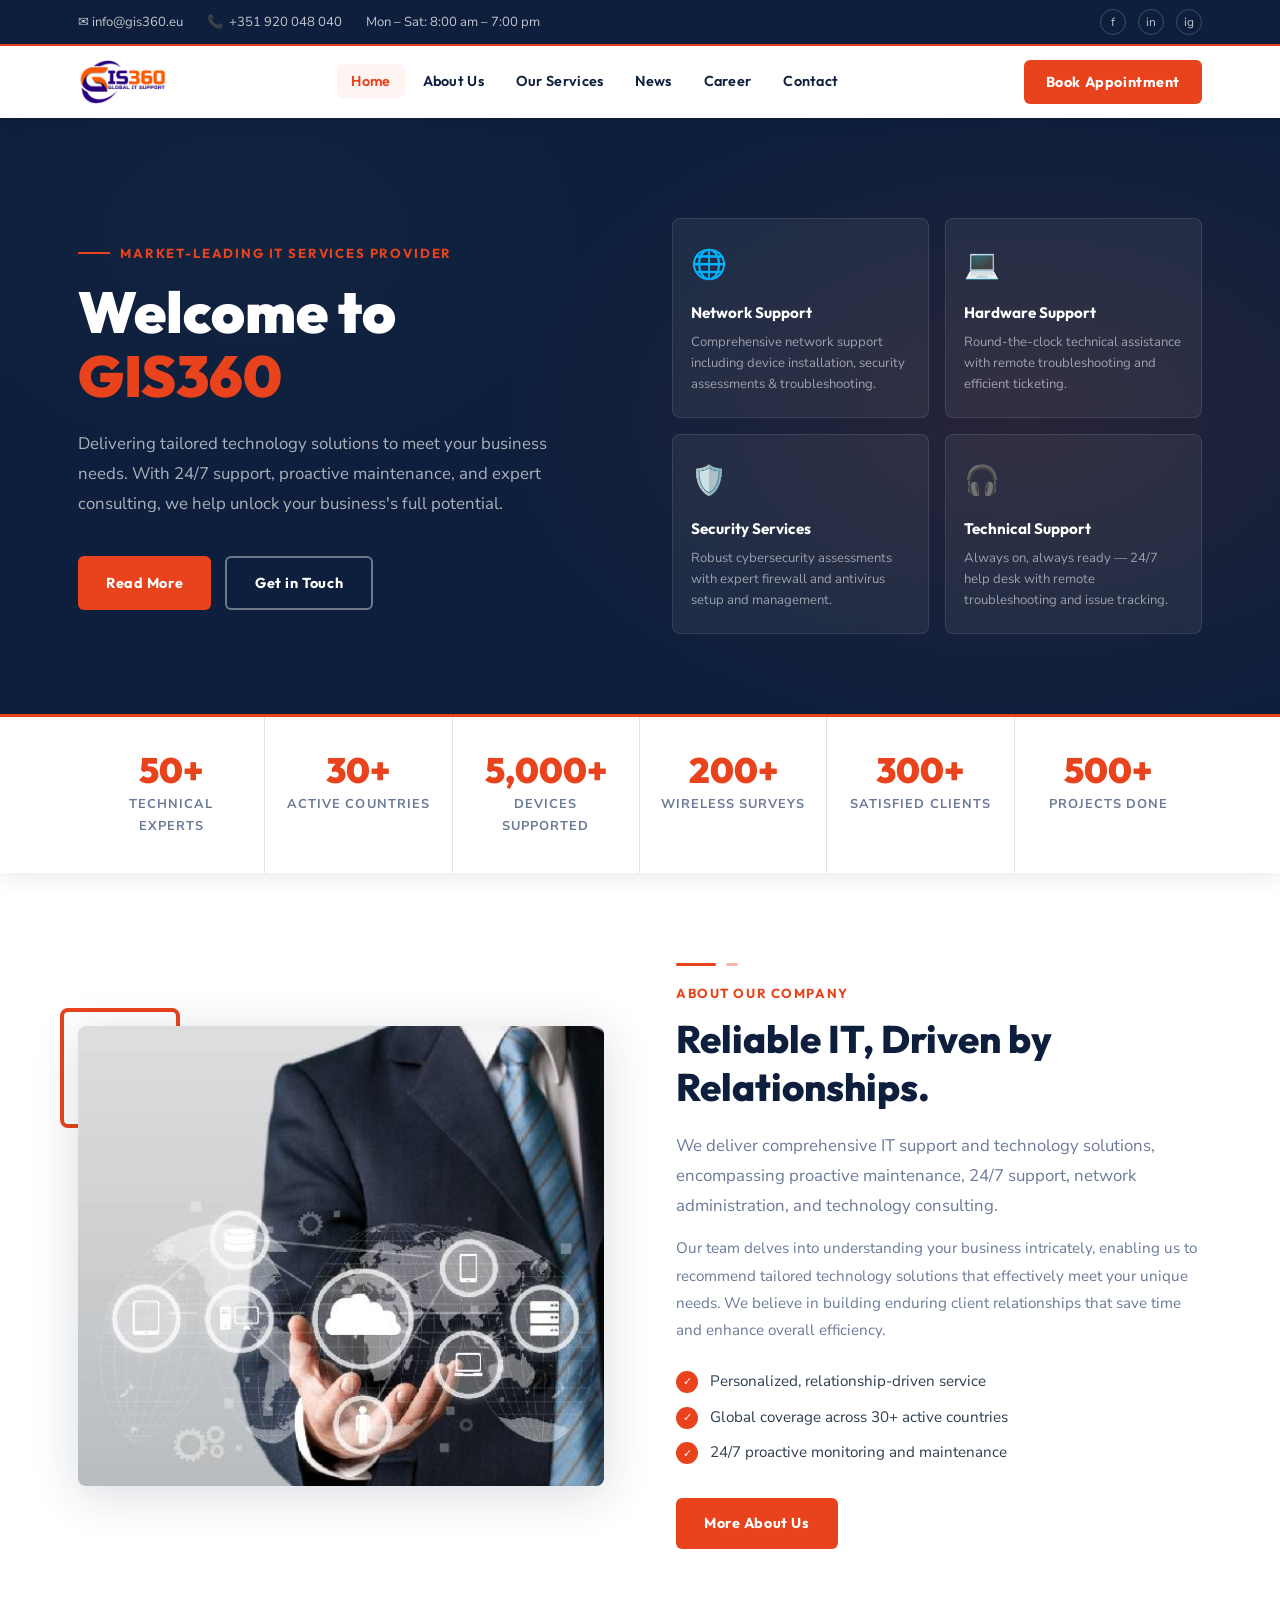
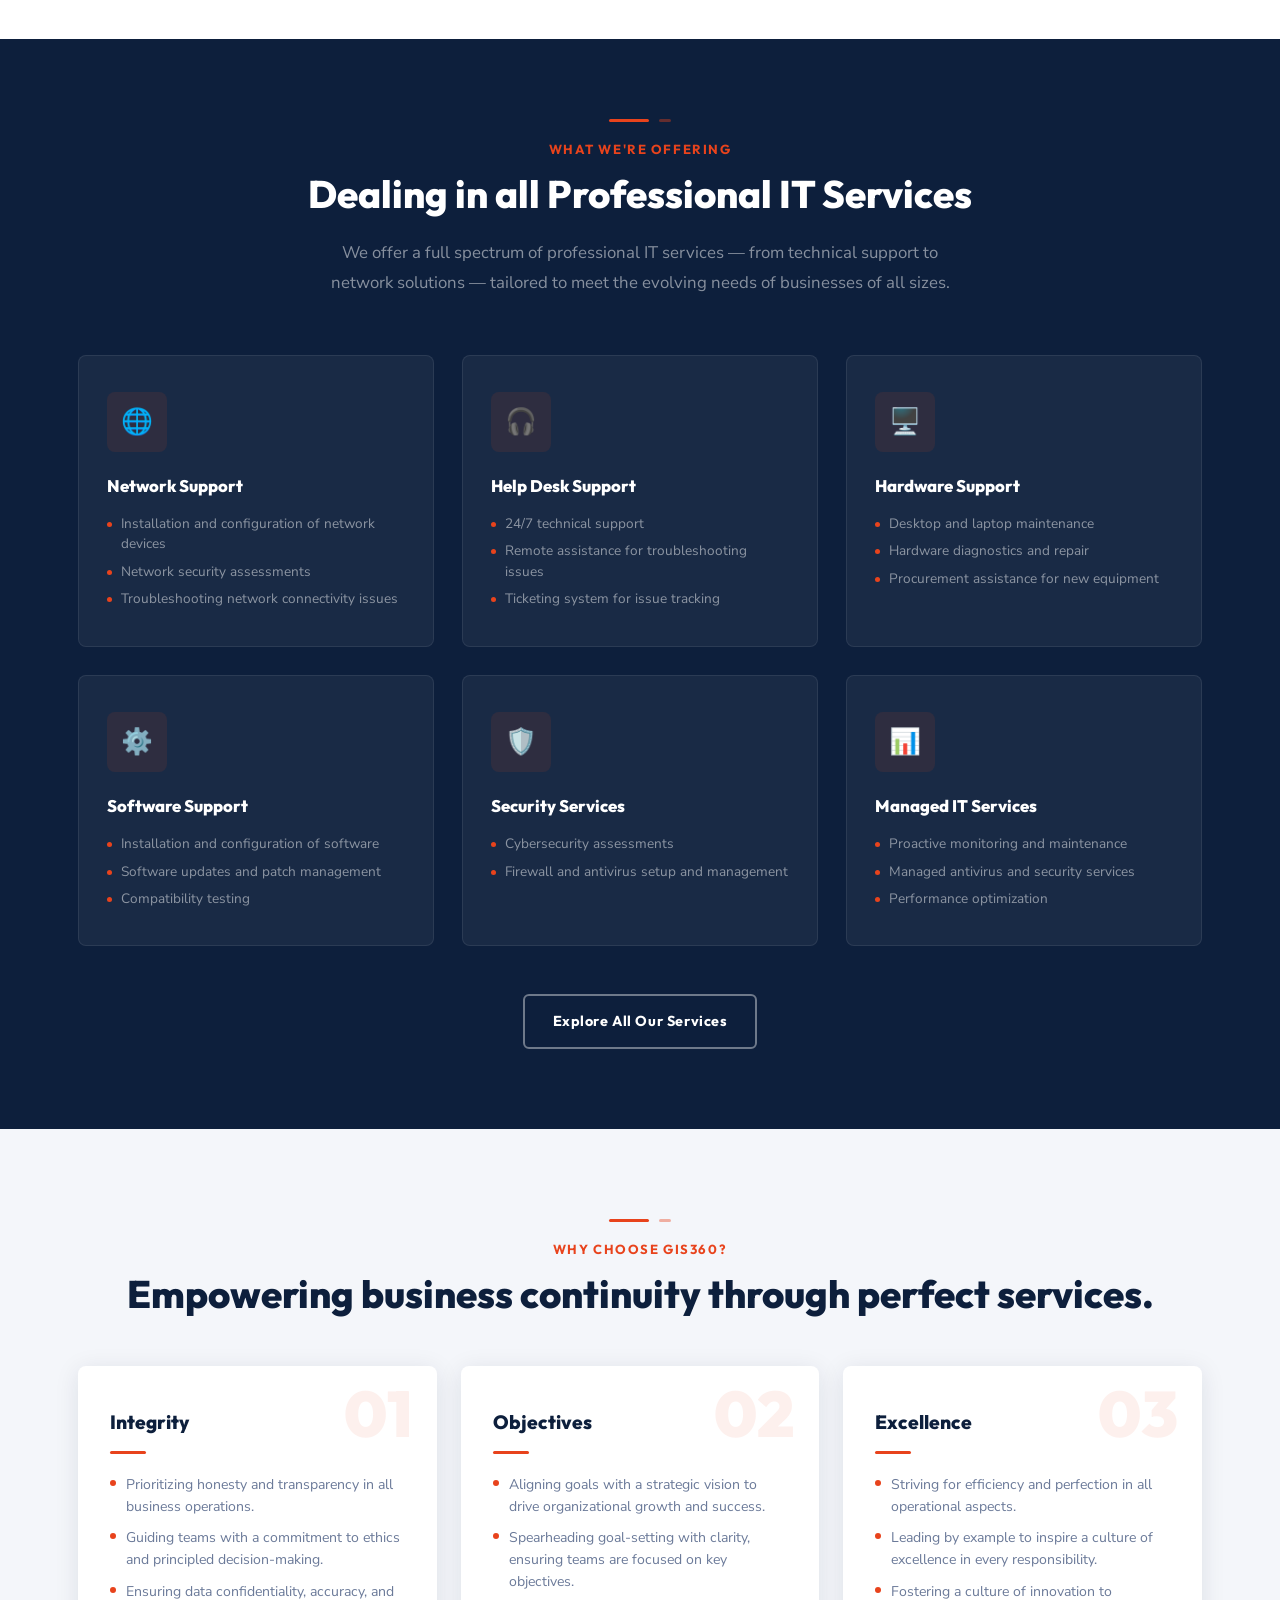
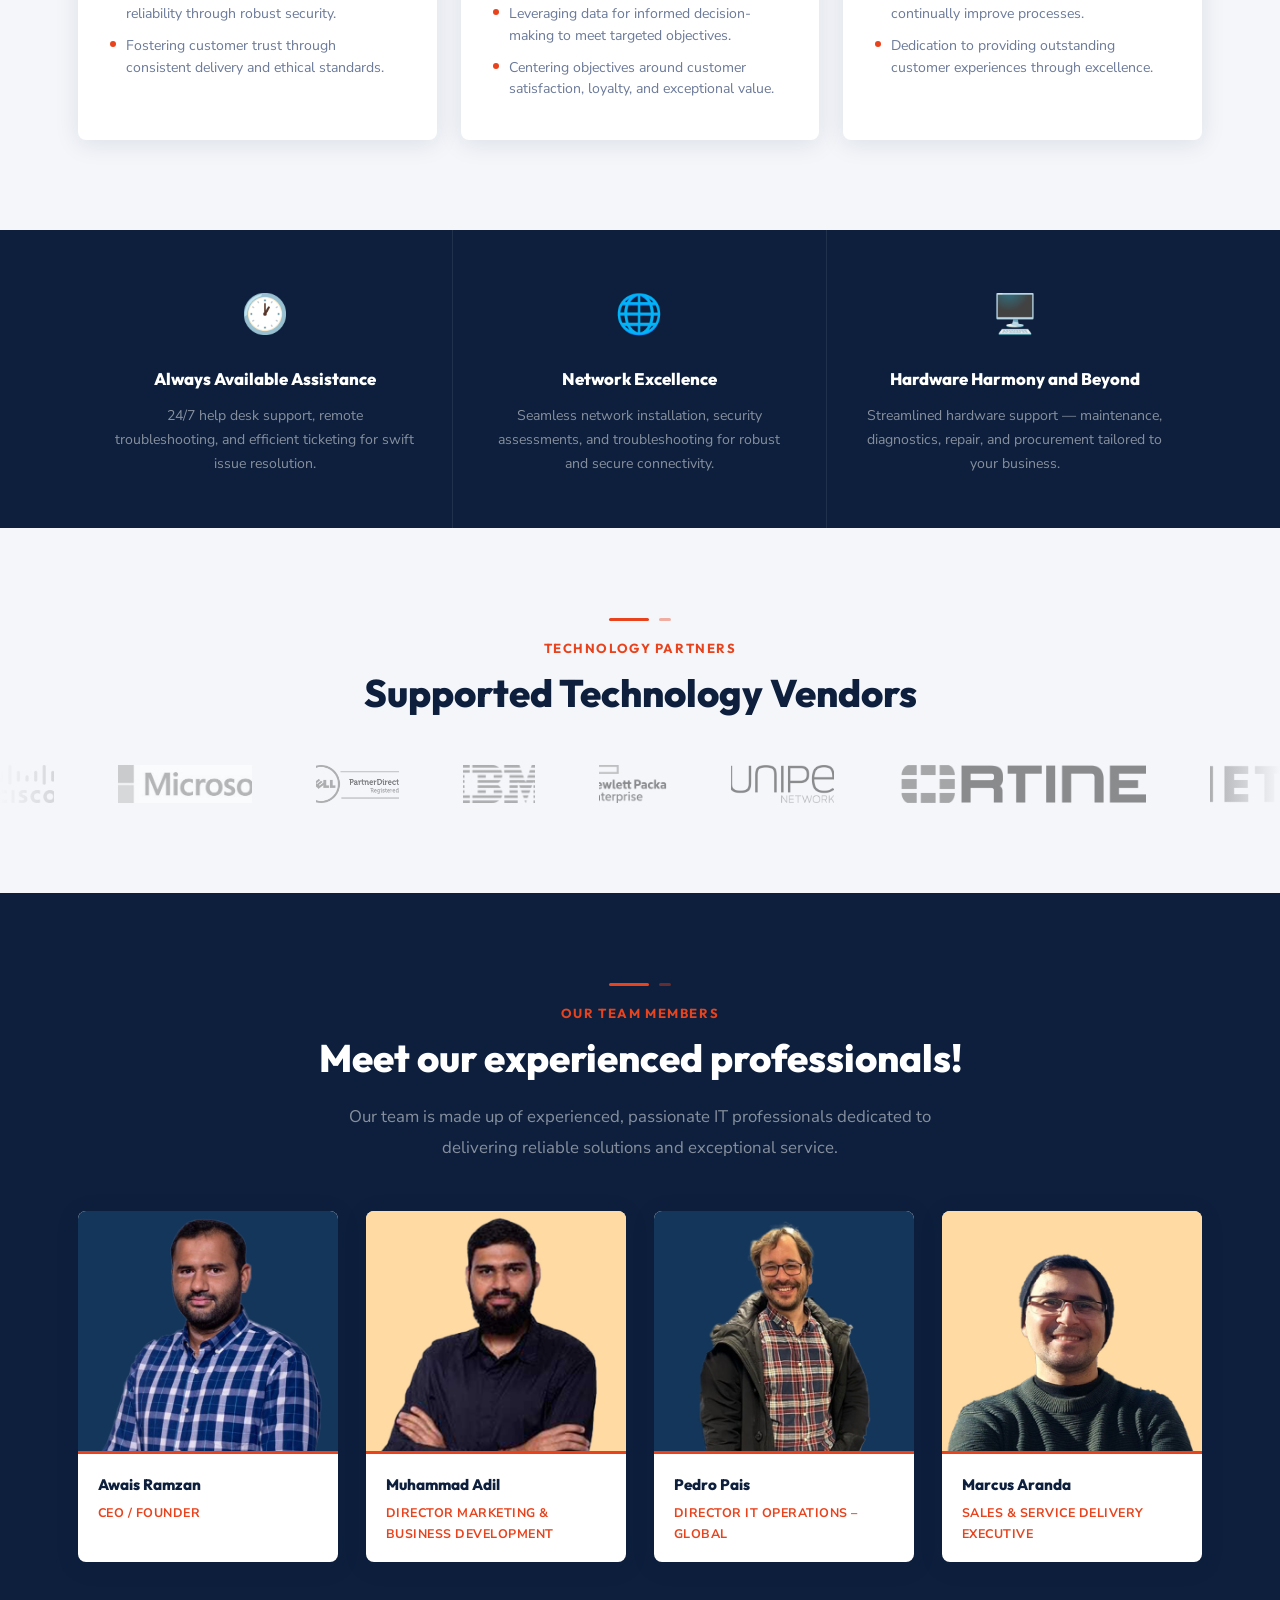
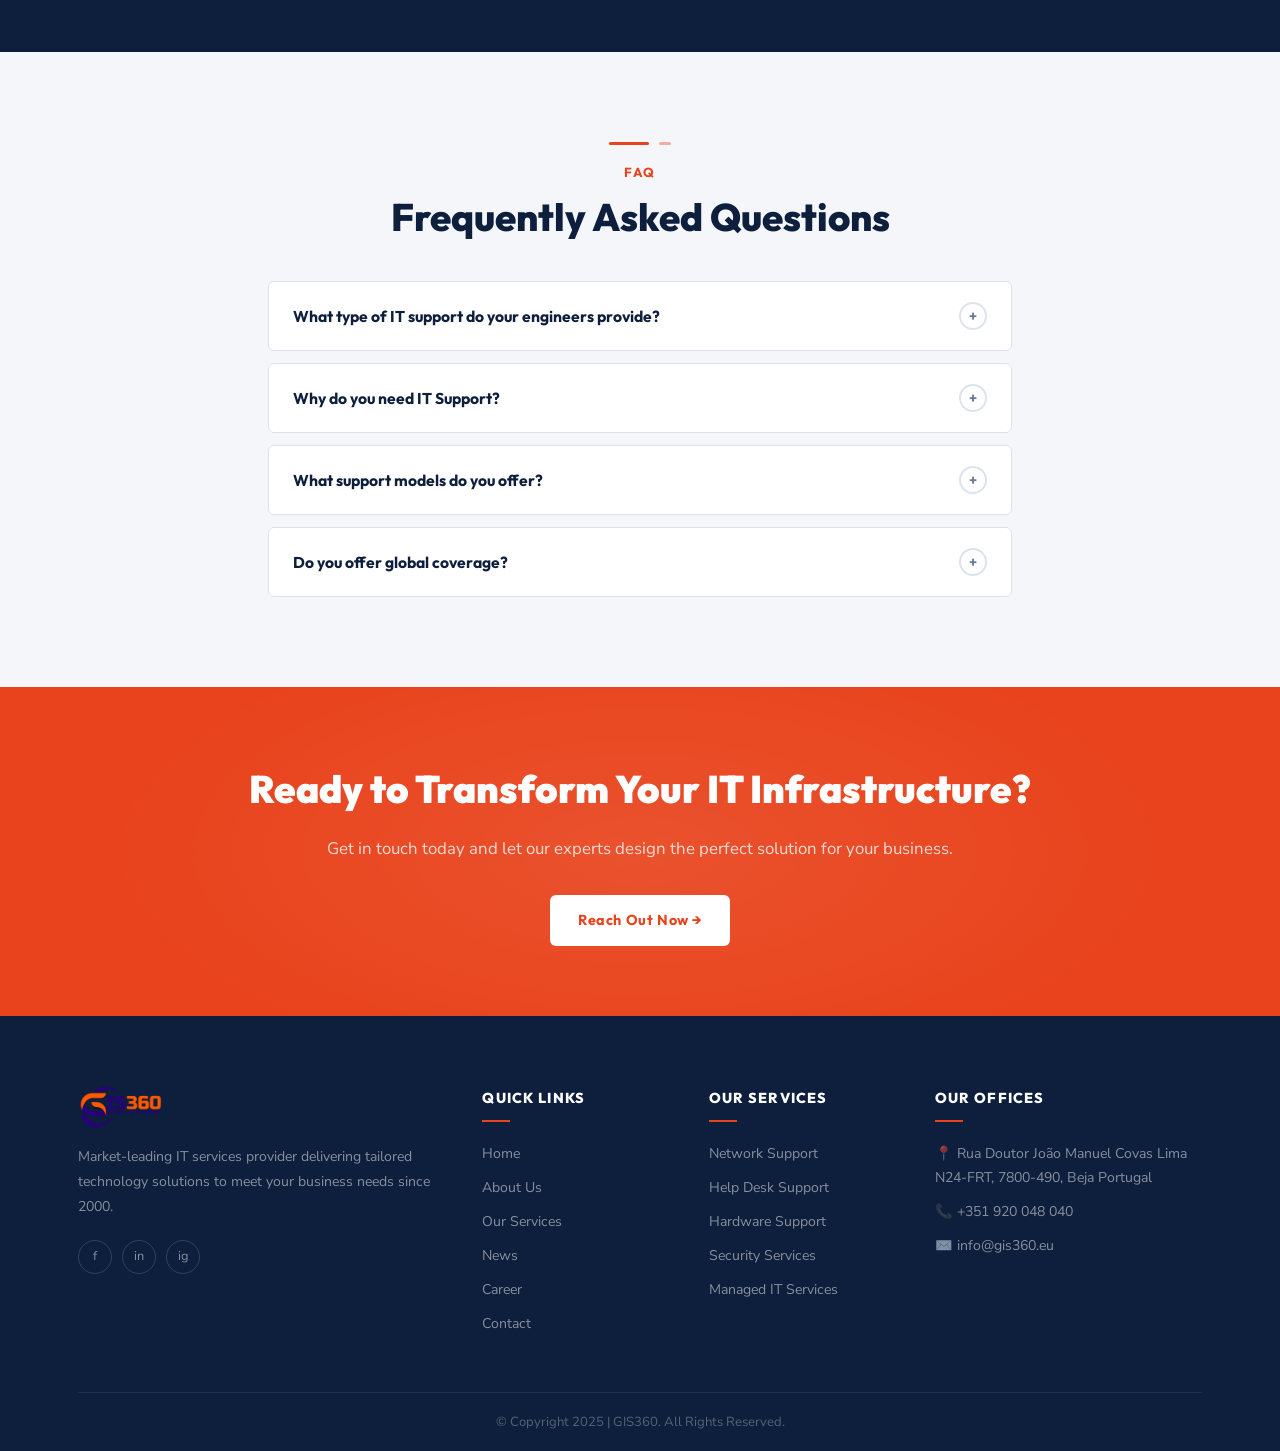
==== commit 07b055c7: "Add local images folder and update all HTML to use local image paths" ====
--- a/index.html
+++ b/index.html
@@ -5,7 +5,7 @@
   <meta name="viewport" content="width=device-width, initial-scale=1.0" />
   <title>Home – GIS360</title>
   <meta name="description" content="GIS360 is a market-leading IT services provider delivering tailored technology solutions with 24/7 support, proactive maintenance, and expert consulting." />
-  <link rel="icon" href="https://gis360.eu/wp-content/uploads/2023/12/360gislogo.png" />
+  <link rel="icon" href="assets/images/360gislogo.png" />
   <link rel="stylesheet" href="assets/css/style.css" />
 </head>
 <body>
@@ -32,7 +32,7 @@
 <nav class="navbar">
   <div class="container navbar-inner">
     <a class="navbar-logo" href="index.html">
-      <img src="https://gis360.eu/wp-content/uploads/2023/12/360gislogo.png" alt="GIS360" />
+      <img src="assets/images/360gislogo.png" alt="GIS360" />
     </a>
     <ul class="navbar-nav">
       <li><a href="index.html" class="active">Home</a></li>
@@ -138,7 +138,7 @@
     <div class="about-grid">
       <div class="about-image fade-up">
         <div class="about-image-accent"></div>
-        <img src="https://gis360.eu/wp-content/uploads/2023/12/about.jpg" alt="About GIS360" />
+        <img src="assets/images/about.jpg" alt="About GIS360" />
       </div>
       <div class="about-content fade-up">
         <div class="section-divider">
@@ -330,27 +330,27 @@
   </div>
   <div class="vendors-track-wrapper">
     <div class="vendors-track">
-      <img class="vendor-logo" src="https://gis360.eu/wp-content/uploads/2023/08/Cisco_logo-400x211.png" alt="Cisco" />
-      <img class="vendor-logo" src="https://gis360.eu/wp-content/uploads/2023/08/Microsoft_logo-400x85.png" alt="Microsoft" />
-      <img class="vendor-logo" src="https://gis360.eu/wp-content/uploads/2023/08/dell-logo-400x137.png" alt="Dell" />
-      <img class="vendor-logo" src="https://gis360.eu/wp-content/uploads/2023/08/IBM-Logo-400x160.png" alt="IBM" />
-      <img class="vendor-logo" src="https://gis360.eu/wp-content/uploads/2023/08/Hewlett_Packard_Enterprise-Logo-400x167.png" alt="HPE" />
-      <img class="vendor-logo" src="https://gis360.eu/wp-content/uploads/2023/08/Juniper_Networks-Logo-400x110.png" alt="Juniper" />
-      <img class="vendor-logo" src="https://gis360.eu/wp-content/uploads/2023/08/Fortinet-Logo-400x46.png" alt="Fortinet" />
-      <img class="vendor-logo" src="https://gis360.eu/wp-content/uploads/2023/08/Netgear-Logo-400x58.png" alt="Netgear" />
-      <img class="vendor-logo" src="https://gis360.eu/wp-content/uploads/2023/08/Lenovo_Global_Corporate_Logo-400x133.png" alt="Lenovo" />
-      <img class="vendor-logo" src="https://gis360.eu/wp-content/uploads/2023/08/PaloAltoNetworks-Logo-400x73.png" alt="Palo Alto" />
+      <img class="vendor-logo" src="assets/images/Cisco_logo-400x211-1-r91kv1fc1axkawukqehxwlev4vmp5vvwlbn263037i.png" alt="Cisco" />
+      <img class="vendor-logo" src="assets/images/Microsoft_logo-400x85-1-r91kvpv4yzv0orv2rp28pf8ukwa8q0kxcolon9ztqq.jpg" alt="Microsoft" />
+      <img class="vendor-logo" src="assets/images/dell-logo-400x137-1-r91kv807d56kk6l0nzcbw1r3akq9nrm0y87gj0qbfe.png" alt="Dell" />
+      <img class="vendor-logo" src="assets/images/IBM-Logo-400x160-1-r91kvdn8i5eahuctr1s3b0buuvygxy8ez04deohykg.png" alt="IBM" />
+      <img class="vendor-logo" src="assets/images/Hewlett_Packard_Enterprise-Logo-400x167-1-r91kvatpxnafj0gx7ik7lj1h2qcdaux7ym5wyum552.png" alt="HPE" />
+      <img class="vendor-logo" src="assets/images/Juniper_Networks-Logo-400x110-1-r91kw5ue76gw657v6dywdt7oog3hcvcd2voxszc4zw.png" alt="Juniper" />
+      <img class="vendor-logo" src="assets/images/Fortinet-Logo-400x46-1-r91kuuugpgok1n44stnjx52mz6j4o05s8f2nt59t58.png" alt="Fortinet" />
+      <img class="vendor-logo" src="assets/images/Netgear-Logo-400x58-1-r91kv48ult1f9qqh9xptm2p8x18ssz73lplilwvvic.png" alt="Netgear" />
+      <img class="vendor-logo" src="assets/images/Lenovo_Global_Corporate_Logo-400x133-1-r91kuxnz9ysf0h01ccvfmmd0rc58b3gz8t148z5naq.png" alt="Lenovo" />
+      <img class="vendor-logo" src="assets/images/PaloAltoNetworks-Logo-400x73-1-r91kw30vmod17bbymur0obxawahdps162hqhd5gb8a.png" alt="Palo Alto" />
       <!-- duplicate for seamless loop -->
-      <img class="vendor-logo" src="https://gis360.eu/wp-content/uploads/2023/08/Cisco_logo-400x211.png" alt="Cisco" />
-      <img class="vendor-logo" src="https://gis360.eu/wp-content/uploads/2023/08/Microsoft_logo-400x85.png" alt="Microsoft" />
-      <img class="vendor-logo" src="https://gis360.eu/wp-content/uploads/2023/08/dell-logo-400x137.png" alt="Dell" />
-      <img class="vendor-logo" src="https://gis360.eu/wp-content/uploads/2023/08/IBM-Logo-400x160.png" alt="IBM" />
-      <img class="vendor-logo" src="https://gis360.eu/wp-content/uploads/2023/08/Hewlett_Packard_Enterprise-Logo-400x167.png" alt="HPE" />
-      <img class="vendor-logo" src="https://gis360.eu/wp-content/uploads/2023/08/Juniper_Networks-Logo-400x110.png" alt="Juniper" />
-      <img class="vendor-logo" src="https://gis360.eu/wp-content/uploads/2023/08/Fortinet-Logo-400x46.png" alt="Fortinet" />
-      <img class="vendor-logo" src="https://gis360.eu/wp-content/uploads/2023/08/Netgear-Logo-400x58.png" alt="Netgear" />
-      <img class="vendor-logo" src="https://gis360.eu/wp-content/uploads/2023/08/Lenovo_Global_Corporate_Logo-400x133.png" alt="Lenovo" />
-      <img class="vendor-logo" src="https://gis360.eu/wp-content/uploads/2023/08/PaloAltoNetworks-Logo-400x73.png" alt="Palo Alto" />
+      <img class="vendor-logo" src="assets/images/Cisco_logo-400x211-1-r91kv1fc1axkawukqehxwlev4vmp5vvwlbn263037i.png" alt="Cisco" />
+      <img class="vendor-logo" src="assets/images/Microsoft_logo-400x85-1-r91kvpv4yzv0orv2rp28pf8ukwa8q0kxcolon9ztqq.jpg" alt="Microsoft" />
+      <img class="vendor-logo" src="assets/images/dell-logo-400x137-1-r91kv807d56kk6l0nzcbw1r3akq9nrm0y87gj0qbfe.png" alt="Dell" />
+      <img class="vendor-logo" src="assets/images/IBM-Logo-400x160-1-r91kvdn8i5eahuctr1s3b0buuvygxy8ez04deohykg.png" alt="IBM" />
+      <img class="vendor-logo" src="assets/images/Hewlett_Packard_Enterprise-Logo-400x167-1-r91kvatpxnafj0gx7ik7lj1h2qcdaux7ym5wyum552.png" alt="HPE" />
+      <img class="vendor-logo" src="assets/images/Juniper_Networks-Logo-400x110-1-r91kw5ue76gw657v6dywdt7oog3hcvcd2voxszc4zw.png" alt="Juniper" />
+      <img class="vendor-logo" src="assets/images/Fortinet-Logo-400x46-1-r91kuuugpgok1n44stnjx52mz6j4o05s8f2nt59t58.png" alt="Fortinet" />
+      <img class="vendor-logo" src="assets/images/Netgear-Logo-400x58-1-r91kv48ult1f9qqh9xptm2p8x18ssz73lplilwvvic.png" alt="Netgear" />
+      <img class="vendor-logo" src="assets/images/Lenovo_Global_Corporate_Logo-400x133-1-r91kuxnz9ysf0h01ccvfmmd0rc58b3gz8t148z5naq.png" alt="Lenovo" />
+      <img class="vendor-logo" src="assets/images/PaloAltoNetworks-Logo-400x73-1-r91kw30vmod17bbymur0obxawahdps162hqhd5gb8a.png" alt="Palo Alto" />
     </div>
   </div>
 </section>
@@ -370,28 +370,28 @@
     </div>
     <div class="team-grid">
       <div class="team-card fade-up">
-        <img class="team-photo" src="https://gis360.eu/wp-content/uploads/2024/01/Untitled-1-1.jpg" alt="Awais Ramzan" />
+        <img class="team-photo" src="assets/images/Untitled-1-1.jpg" alt="Awais Ramzan" />
         <div class="team-info">
           <h3>Awais Ramzan</h3>
           <p>CEO / Founder</p>
         </div>
       </div>
       <div class="team-card fade-up">
-        <img class="team-photo" src="https://gis360.eu/wp-content/uploads/2024/01/Untitled-2.jpg" alt="Muhammad Adil" />
+        <img class="team-photo" src="assets/images/Untitled-2.jpg" alt="Muhammad Adil" />
         <div class="team-info">
           <h3>Muhammad Adil</h3>
           <p>Director Marketing &amp; Business Development</p>
         </div>
       </div>
       <div class="team-card fade-up">
-        <img class="team-photo" src="https://gis360.eu/wp-content/uploads/2024/01/Untitled-4.jpg" alt="Pedro Pais" />
+        <img class="team-photo" src="assets/images/Untitled-4.jpg" alt="Pedro Pais" />
         <div class="team-info">
           <h3>Pedro Pais</h3>
           <p>Director IT Operations – Global</p>
         </div>
       </div>
       <div class="team-card fade-up">
-        <img class="team-photo" src="https://gis360.eu/wp-content/uploads/2024/01/Untitled-3.jpg" alt="Marcus Aranda" />
+        <img class="team-photo" src="assets/images/Untitled-3.jpg" alt="Marcus Aranda" />
         <div class="team-info">
           <h3>Marcus Aranda</h3>
           <p>Sales &amp; Service Delivery Executive</p>
@@ -466,7 +466,7 @@
   <div class="container">
     <div class="footer-grid">
       <div class="footer-brand">
-        <a href="index.html"><img src="https://gis360.eu/wp-content/uploads/2023/12/360gislogo.png" alt="GIS360" /></a>
+        <a href="index.html"><img src="assets/images/360gislogo.png" alt="GIS360" /></a>
         <p>Market-leading IT services provider delivering tailored technology solutions to meet your business needs since 2000.</p>
         <div class="footer-socials">
           <a href="#" aria-label="Facebook">f</a>
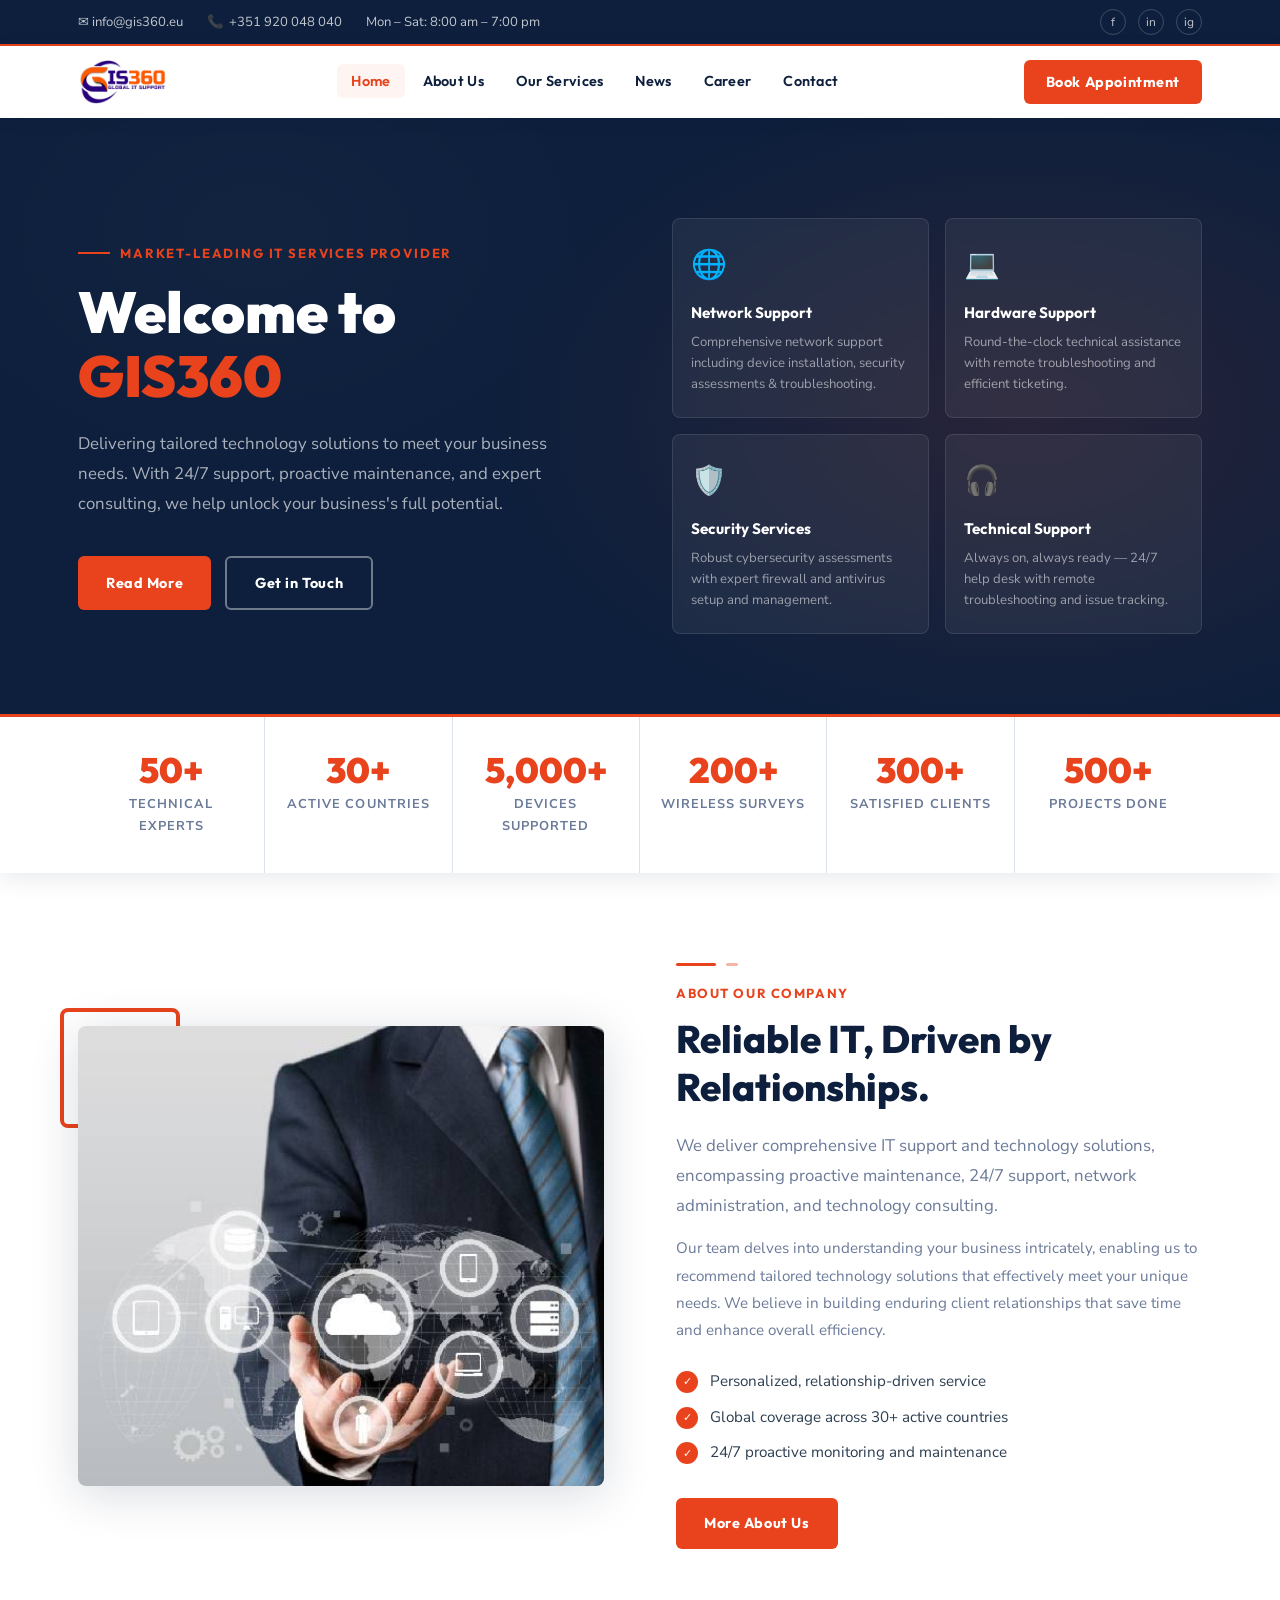
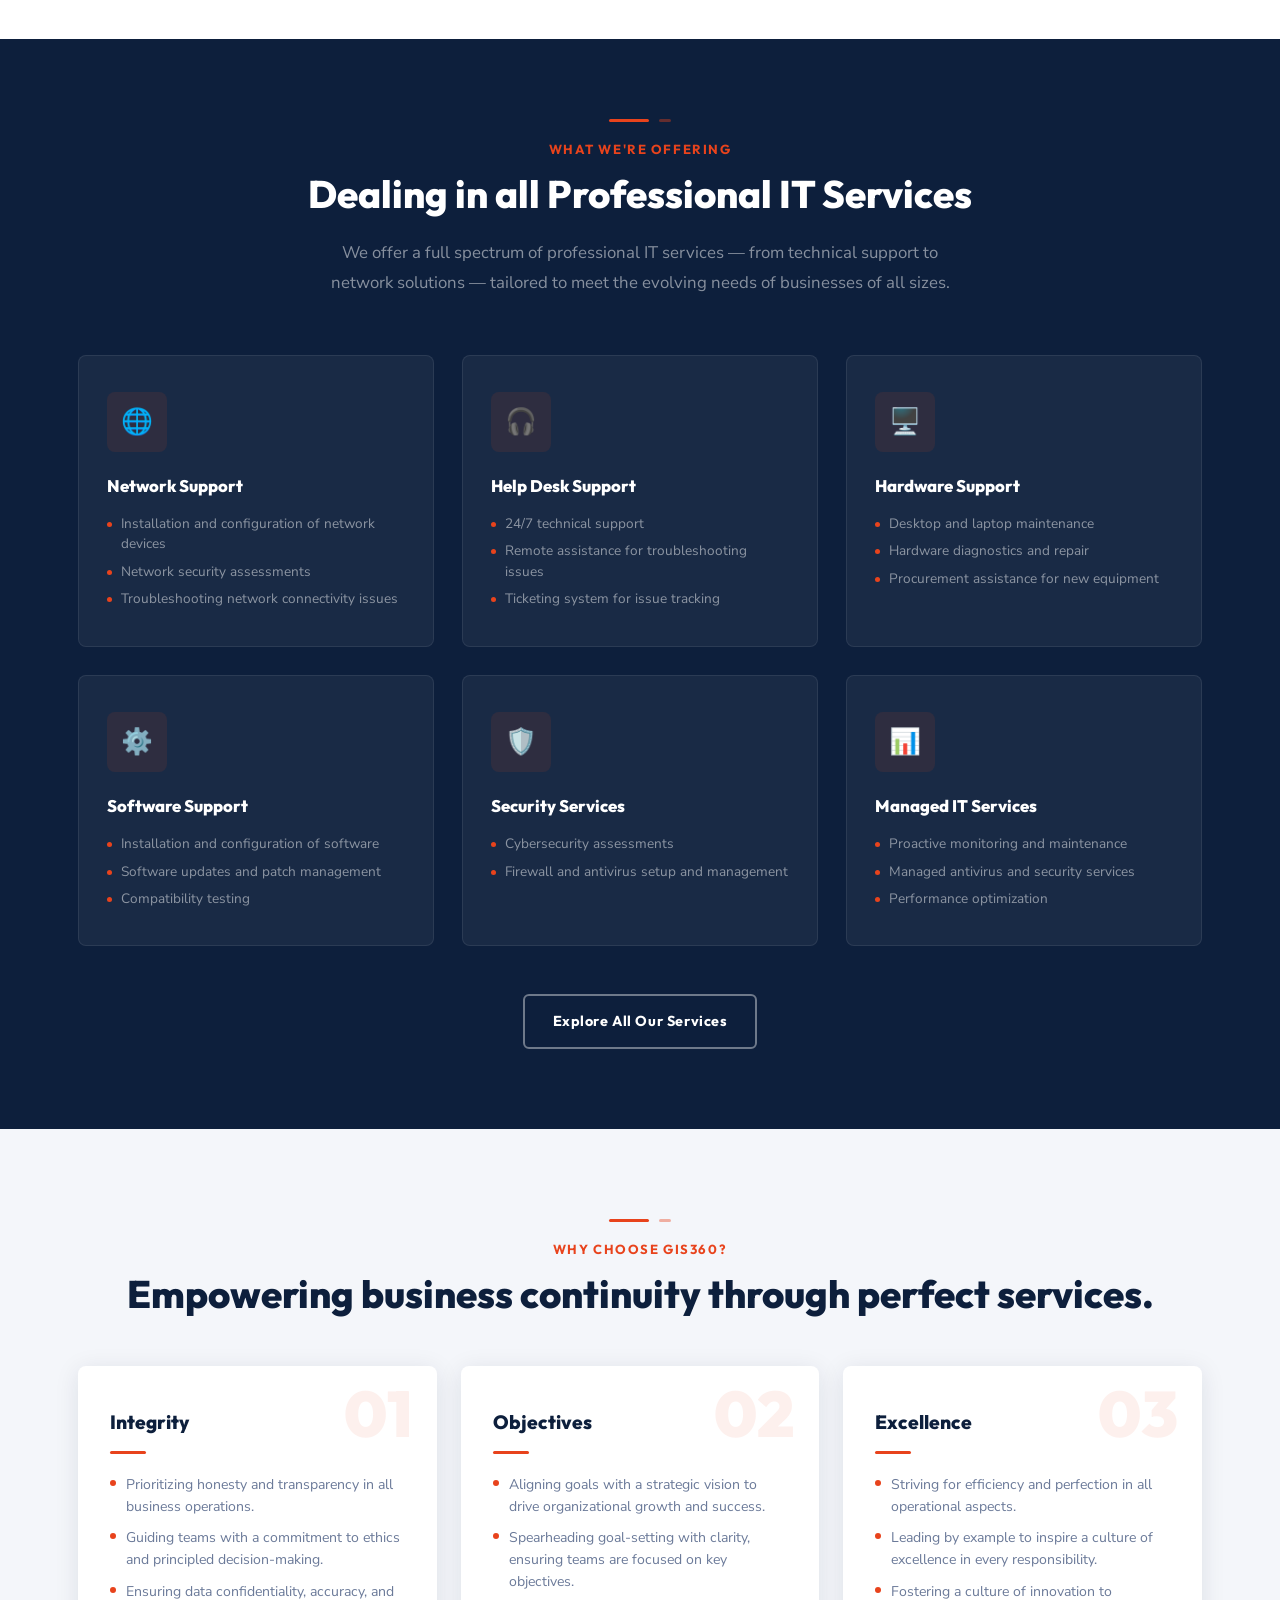
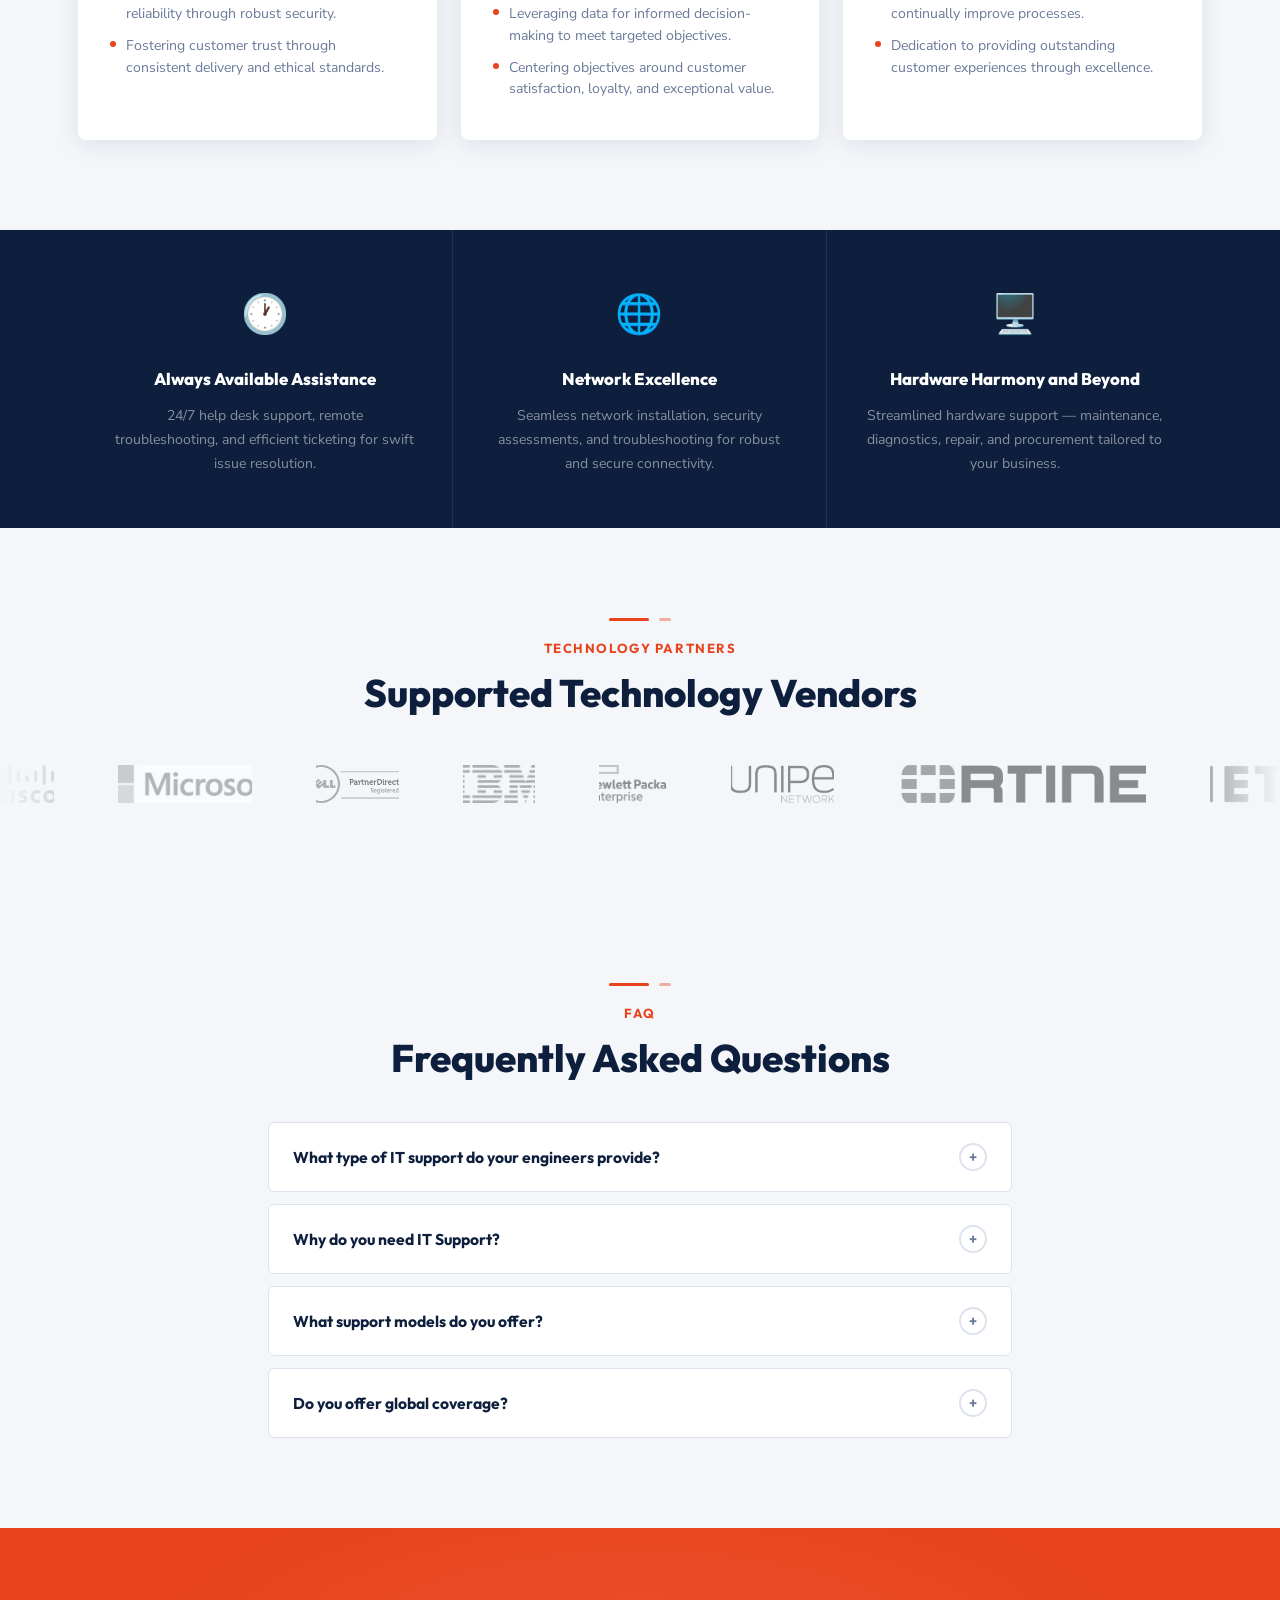
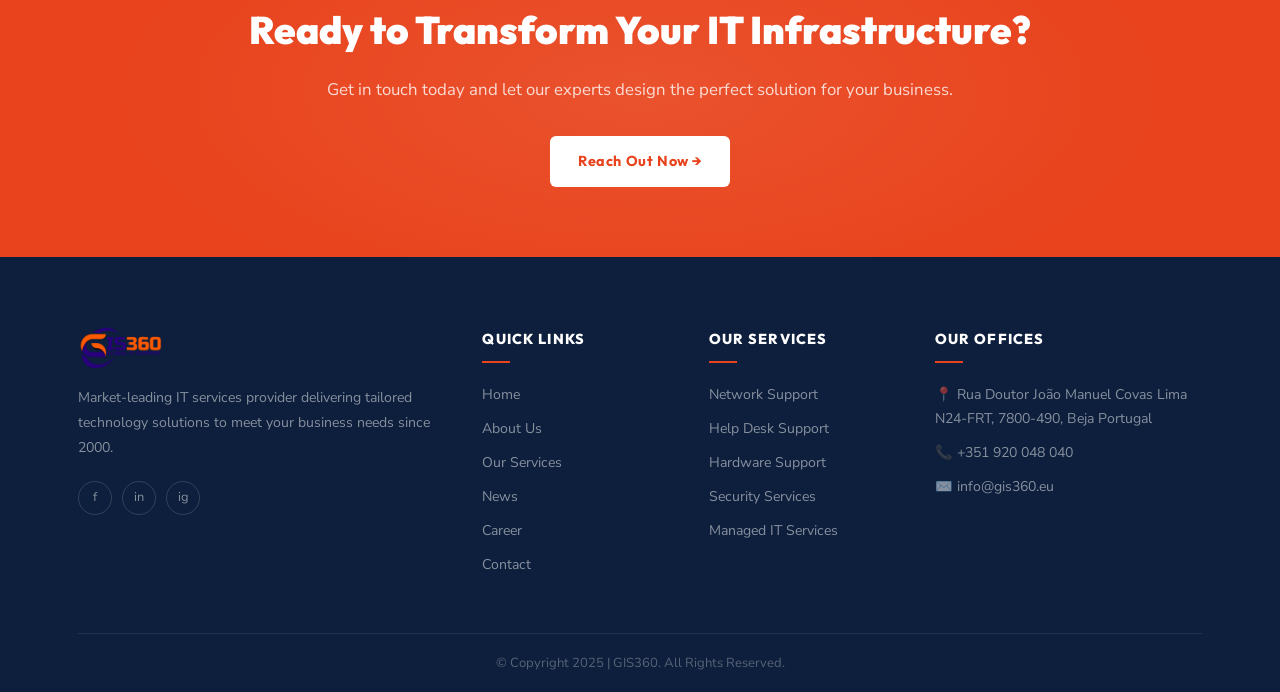
==== commit fc731fac: "Remove Our Team Members section and team photos" ====
--- a/index.html
+++ b/index.html
@@ -355,51 +355,7 @@
   </div>
 </section>
 
-<!-- ── TEAM ───────────────────────────────────────────── -->
-<section class="section" style="background:var(--navy);">
-  <div class="container">
-    <div style="text-align:center;">
-      <div class="section-divider" style="justify-content:center;">
-        <span class="d-long"></span><span class="d-short"></span>
-      </div>
-      <div class="eyebrow fade-up">Our Team Members</div>
-      <h2 class="section-title light fade-up">Meet our experienced professionals!</h2>
-      <p class="section-sub fade-up" style="color:rgba(255,255,255,.5);margin:0 auto;">
-        Our team is made up of experienced, passionate IT professionals dedicated to delivering reliable solutions and exceptional service.
-      </p>
-    </div>
-    <div class="team-grid">
-      <div class="team-card fade-up">
-        <img class="team-photo" src="assets/images/Untitled-1-1.jpg" alt="Awais Ramzan" />
-        <div class="team-info">
-          <h3>Awais Ramzan</h3>
-          <p>CEO / Founder</p>
-        </div>
-      </div>
-      <div class="team-card fade-up">
-        <img class="team-photo" src="assets/images/Untitled-2.jpg" alt="Muhammad Adil" />
-        <div class="team-info">
-          <h3>Muhammad Adil</h3>
-          <p>Director Marketing &amp; Business Development</p>
-        </div>
-      </div>
-      <div class="team-card fade-up">
-        <img class="team-photo" src="assets/images/Untitled-4.jpg" alt="Pedro Pais" />
-        <div class="team-info">
-          <h3>Pedro Pais</h3>
-          <p>Director IT Operations – Global</p>
-        </div>
-      </div>
-      <div class="team-card fade-up">
-        <img class="team-photo" src="assets/images/Untitled-3.jpg" alt="Marcus Aranda" />
-        <div class="team-info">
-          <h3>Marcus Aranda</h3>
-          <p>Sales &amp; Service Delivery Executive</p>
-        </div>
-      </div>
-    </div>
-  </div>
-</section>
+
 
 <!-- ── FAQ ───────────────────────────────────────────── -->
 <section class="section" style="background:var(--light);">
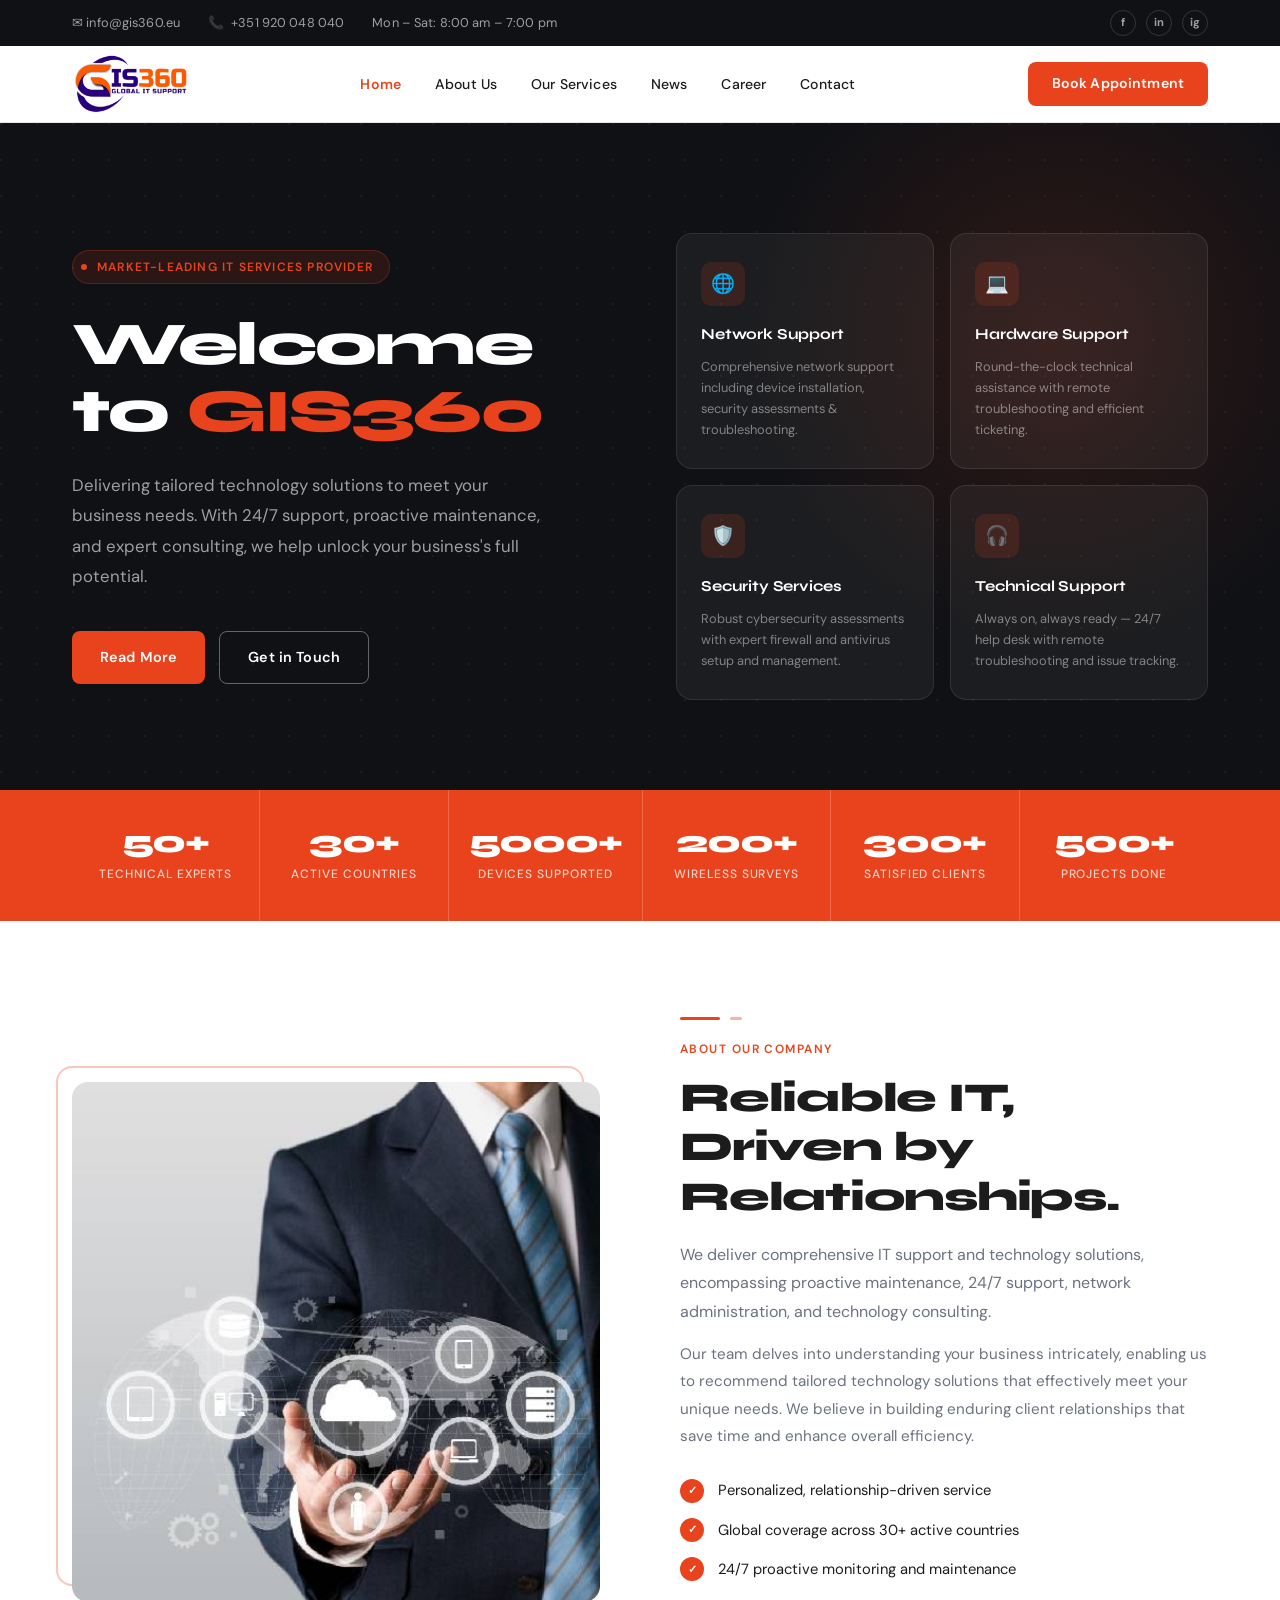
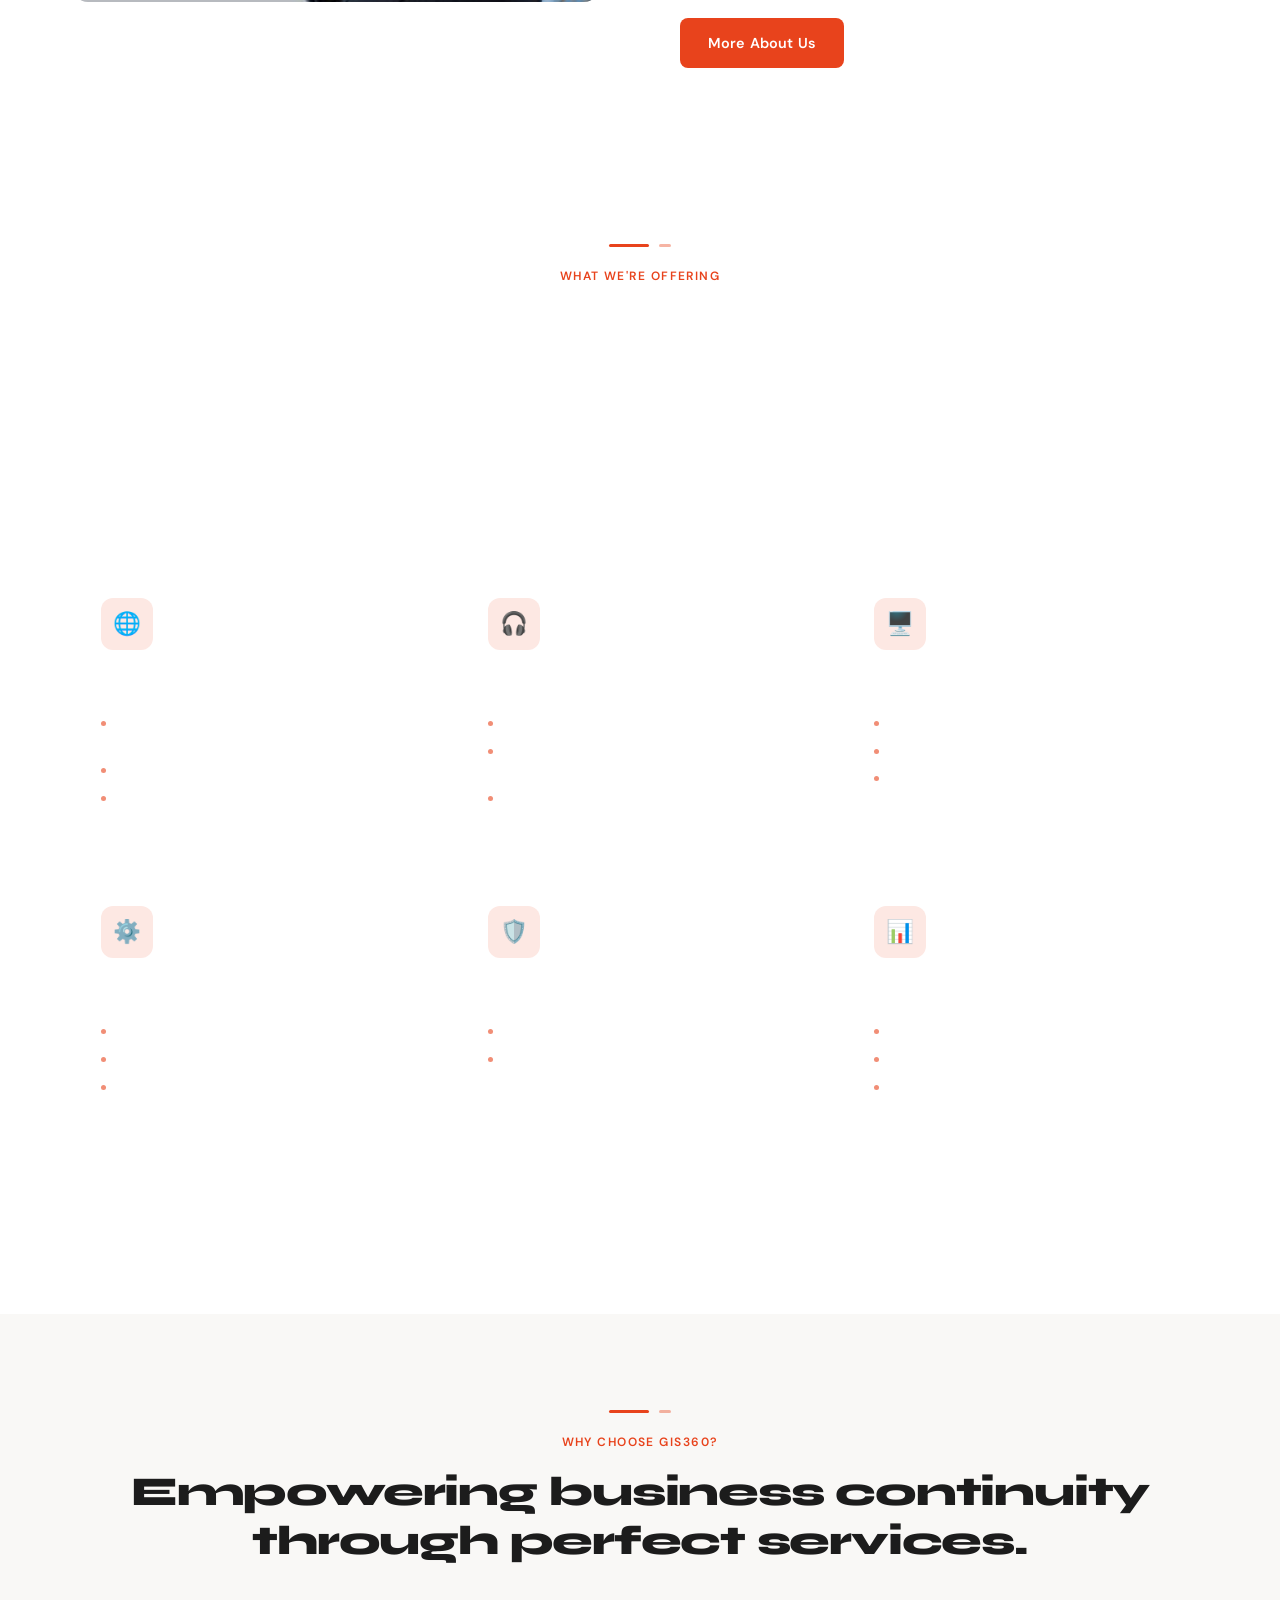
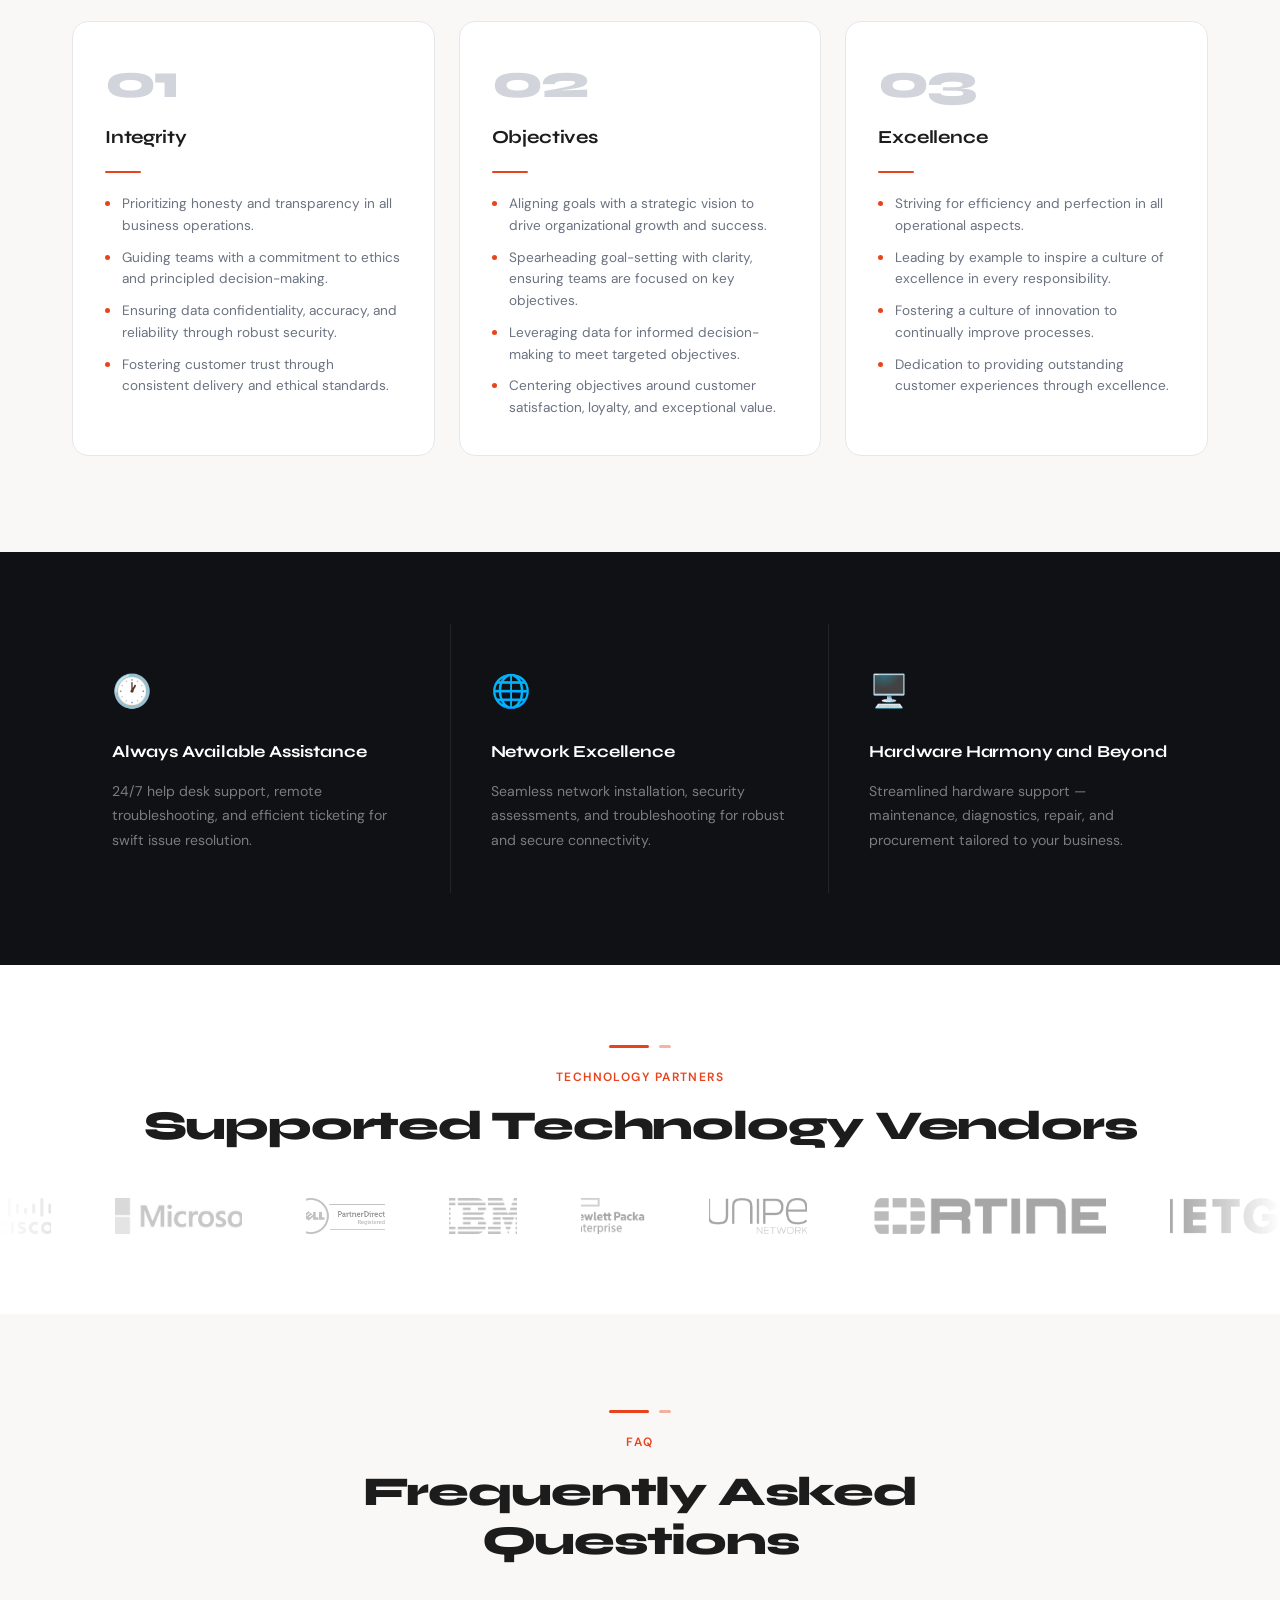
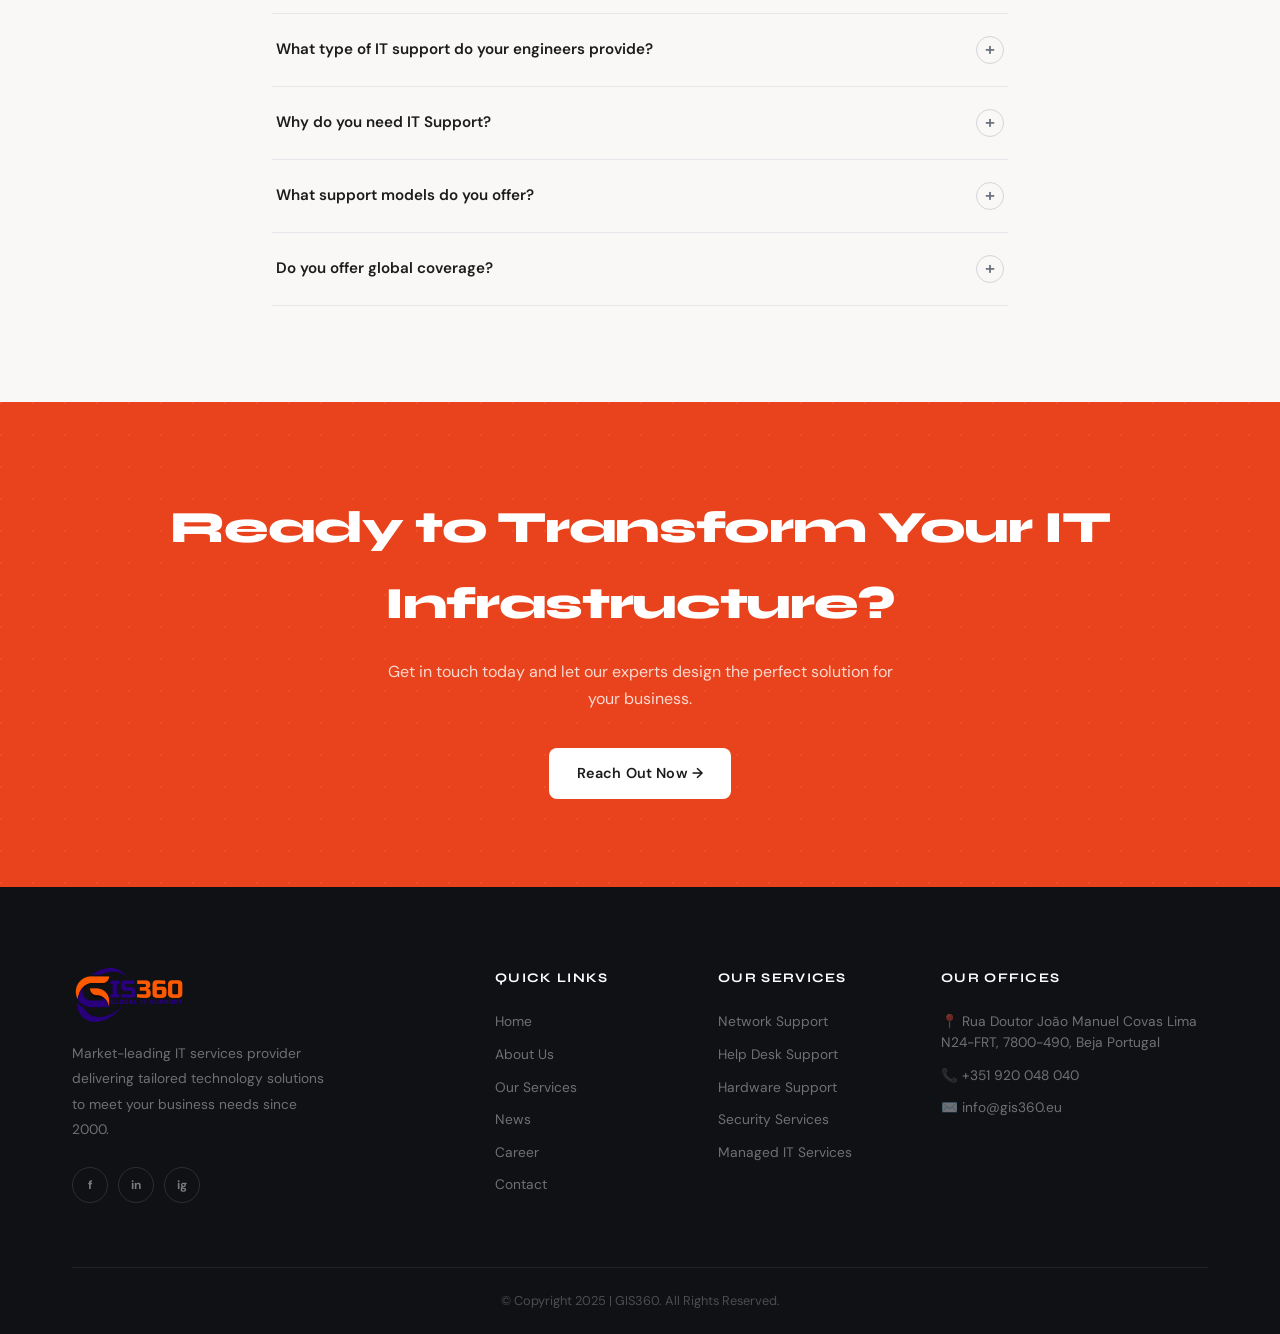
==== commit 84bc52e3: "Premium redesign: Syne + DM Sans fonts, dark charcoal, refined cards, dot-grid hero, polished spacin" ====
--- a/index.html
+++ b/index.html
@@ -64,7 +64,7 @@
   <div class="container">
     <div class="hero-grid">
       <div class="hero-content">
-        <div class="hero-eyebrow">Market-Leading IT Services Provider</div>
+        <div class="hero-tag"><span class="hero-tag-dot"></span>Market-Leading IT Services Provider</div>
         <h1>Welcome to <span>GIS360</span></h1>
         <p class="hero-desc">
           Delivering tailored technology solutions to meet your business needs. With 24/7 support, proactive maintenance, and expert consulting, we help unlock your business's full potential.
--- a/assets/css/style.css
+++ b/assets/css/style.css
@@ -1,1129 +1,355 @@
 /* ═══════════════════════════════════════════════════
-   GIS360 — Redesigned CSS  (agits.co.uk inspired)
+   GIS360 — Premium Redesign
+   Fonts: Syne (display) + DM Sans (body)
    ═══════════════════════════════════════════════════ */
 
-@import url('https://fonts.googleapis.com/css2?family=Outfit:wght@300;400;500;600;700;800;900&family=Nunito+Sans:wght@300;400;600;700&display=swap');
-
-/* ── TOKENS ──────────────────────────────────────── */
+@import url('https://fonts.googleapis.com/css2?family=Syne:wght@600;700;800&family=DM+Sans:ital,opsz,wght@0,9..40,300;0,9..40,400;0,9..40,500;0,9..40,600;1,9..40,400&display=swap');
+
 :root {
-  --navy:    #0d1f3c;
-  --navy2:   #162847;
+  --dark:    #0f1115;
+  --dark2:   #1a1d24;
   --orange:  #e8431c;
   --orange2: #ff5a31;
   --white:   #ffffff;
-  --light:   #f4f6fa;
-  --mid:     #e8ecf4;
-  --text:    #2c3e50;
-  --muted:   #6b7a99;
-  --border:  #dde3ee;
-
-  --font-head: 'Outfit', sans-serif;
-  --font-body: 'Nunito Sans', sans-serif;
-
-  --radius: 6px;
-  --shadow: 0 4px 24px rgba(13,31,60,.10);
-  --shadow-lg: 0 8px 48px rgba(13,31,60,.16);
-  --transition: .28s cubic-bezier(.4,0,.2,1);
+  --cream:   #f5f4f0;
+  --light:   #f9f8f6;
+  --text:    #1c1c1c;
+  --muted:   #6b7280;
+  --border:  #e5e7eb;
+  --border2: #d1d5db;
+  --font-head: 'Syne', sans-serif;
+  --font-body: 'DM Sans', sans-serif;
+  --radius:  8px;
+  --radius-lg: 16px;
+  --shadow:  0 2px 16px rgba(0,0,0,.07);
+  --shadow-md: 0 8px 32px rgba(0,0,0,.10);
+  --shadow-lg: 0 16px 64px rgba(0,0,0,.14);
+  --transition: .25s cubic-bezier(.4,0,.2,1);
 }
 
-/* ── RESET ───────────────────────────────────────── */
-*, *::before, *::after { box-sizing: border-box; margin: 0; padding: 0; }
-html { scroll-behavior: smooth; font-size: 16px; }
-body {
-  font-family: var(--font-body);
-  color: var(--text);
-  background: var(--white);
-  line-height: 1.7;
-  overflow-x: hidden;
+*,*::before,*::after{box-sizing:border-box;margin:0;padding:0}
+html{scroll-behavior:smooth;font-size:16px}
+body{font-family:var(--font-body);color:var(--text);background:var(--white);line-height:1.7;overflow-x:hidden;-webkit-font-smoothing:antialiased}
+a{text-decoration:none;color:inherit}
+img{max-width:100%;display:block}
+ul{list-style:none}
+button{cursor:pointer;border:none;background:none;font-family:inherit}
+.container{max-width:1200px;margin:0 auto;padding:0 32px}
+
+/* TOPBAR */
+.topbar{background:var(--dark);color:rgba(255,255,255,.6);font-family:var(--font-body);font-size:.8rem;padding:10px 0;letter-spacing:.01em}
+.topbar-inner{display:flex;align-items:center;justify-content:space-between;gap:16px;flex-wrap:wrap}
+.topbar-left,.topbar-right{display:flex;align-items:center;gap:28px;flex-wrap:wrap}
+.topbar a{color:rgba(255,255,255,.6);transition:color var(--transition)}
+.topbar a:hover{color:var(--orange)}
+.topbar-left span,.topbar-left a{display:flex;align-items:center;gap:7px}
+.topbar-socials{display:flex;gap:10px}
+.topbar-socials a{width:26px;height:26px;border:1px solid rgba(255,255,255,.15);border-radius:50%;display:flex;align-items:center;justify-content:center;font-size:.7rem;font-weight:700;transition:all var(--transition)}
+.topbar-socials a:hover{background:var(--orange);border-color:var(--orange);color:#fff}
+
+/* NAVBAR */
+.navbar{position:sticky;top:0;z-index:999;background:rgba(255,255,255,.97);backdrop-filter:blur(12px);border-bottom:1px solid var(--border)}
+.navbar-inner{display:flex;align-items:center;justify-content:space-between;height:76px;gap:24px}
+.navbar-logo img{height:58px;width:auto}
+.navbar-nav{display:flex;gap:2px;list-style:none}
+.navbar-nav a{font-family:var(--font-body);font-size:.88rem;font-weight:500;color:var(--text);padding:8px 16px;border-radius:var(--radius);transition:all var(--transition);letter-spacing:.01em}
+.navbar-nav a:hover{color:var(--orange);background:rgba(232,67,28,.05)}
+.navbar-nav a.active{color:var(--orange);font-weight:600}
+.navbar-cta{background:var(--orange)!important;color:var(--white)!important;padding:10px 24px!important;border-radius:var(--radius)!important;font-family:var(--font-body)!important;font-weight:600!important;font-size:.88rem!important;white-space:nowrap;transition:all var(--transition)!important}
+.navbar-cta:hover{background:var(--orange2)!important;transform:translateY(-1px);box-shadow:0 6px 20px rgba(232,67,28,.3)!important}
+.hamburger{display:none;flex-direction:column;gap:5px;padding:6px}
+.hamburger span{display:block;width:22px;height:2px;background:var(--text);border-radius:2px;transition:all .3s}
+.hamburger.open span:nth-child(1){transform:translateY(7px) rotate(45deg)}
+.hamburger.open span:nth-child(2){opacity:0}
+.hamburger.open span:nth-child(3){transform:translateY(-7px) rotate(-45deg)}
+.mobile-menu{display:none;flex-direction:column;background:var(--white);border-top:2px solid var(--orange);padding:16px 32px 24px;gap:2px;box-shadow:0 8px 32px rgba(0,0,0,.1)}
+.mobile-menu.open{display:flex}
+.mobile-menu a{font-family:var(--font-body);font-weight:500;font-size:.95rem;color:var(--text);padding:12px 0;border-bottom:1px solid var(--border);transition:color var(--transition)}
+.mobile-menu a:last-child{border-bottom:none;margin-top:8px;color:var(--orange);font-weight:600}
+.mobile-menu a:hover{color:var(--orange)}
+
+/* PAGE HERO */
+.page-hero{background:var(--dark);padding:72px 0 64px;position:relative;overflow:hidden}
+.page-hero::before{content:'';position:absolute;inset:0;background-image:radial-gradient(circle at 1px 1px,rgba(255,255,255,.04) 1px,transparent 0);background-size:32px 32px}
+.page-hero::after{content:'';position:absolute;right:0;top:0;bottom:0;width:40%;background:radial-gradient(ellipse at right center,rgba(232,67,28,.12) 0%,transparent 70%)}
+.page-hero .container{position:relative;z-index:2}
+.breadcrumb{display:flex;align-items:center;gap:8px;font-size:.8rem;color:rgba(255,255,255,.45);margin-bottom:20px}
+.breadcrumb a{color:rgba(255,255,255,.45);transition:color var(--transition)}
+.breadcrumb a:hover{color:var(--orange)}
+.breadcrumb .sep{color:rgba(255,255,255,.25)}
+.breadcrumb .current{color:var(--orange)}
+.page-hero h1{font-family:var(--font-head);font-size:clamp(2rem,4vw,3rem);font-weight:800;color:var(--white);line-height:1.15;margin-bottom:16px;max-width:680px;letter-spacing:-.03em}
+.page-hero p{color:rgba(255,255,255,.55);font-size:1.05rem;max-width:520px;line-height:1.75}
+
+/* SECTIONS */
+.section{padding:96px 0}
+.section-sm{padding:64px 0}
+.tag{display:inline-flex;align-items:center;gap:8px;font-family:var(--font-body);font-size:.75rem;font-weight:600;color:var(--orange);text-transform:uppercase;letter-spacing:.12em;margin-bottom:16px}
+.tag::before{content:'';display:block;width:20px;height:2px;background:var(--orange);border-radius:1px}
+.eyebrow{display:inline-block;font-family:var(--font-body);font-size:.75rem;font-weight:600;color:var(--orange);text-transform:uppercase;letter-spacing:.12em;margin-bottom:14px}
+h2.section-title{font-family:var(--font-head);font-size:clamp(1.8rem,3.2vw,2.6rem);font-weight:800;color:var(--text);line-height:1.2;margin-bottom:20px;letter-spacing:-.03em}
+h2.section-title.light{color:var(--white)}
+.section-sub{font-size:1rem;color:var(--muted);max-width:580px;line-height:1.8}
+.section-header{margin-bottom:56px}
+.section-header.center{text-align:center}
+.section-header.center .section-sub{margin:0 auto}
+/* legacy divider (keep for compat) */
+.section-divider{display:flex;align-items:center;gap:10px;margin-bottom:14px}
+.section-divider span{display:block;height:3px;border-radius:2px}
+.section-divider .d-long{width:40px;background:var(--orange)}
+.section-divider .d-short{width:12px;background:var(--orange);opacity:.4}
+.section-label{font-family:var(--font-body);font-size:.75rem;font-weight:600;color:var(--orange);text-transform:uppercase;letter-spacing:.12em}
+
+/* BUTTONS */
+.btn{display:inline-flex;align-items:center;gap:8px;font-family:var(--font-body);font-weight:600;font-size:.9rem;letter-spacing:.01em;padding:13px 28px;border-radius:var(--radius);transition:all var(--transition);cursor:pointer}
+.btn-primary{background:var(--orange);color:var(--white)}
+.btn-primary:hover{background:var(--orange2);transform:translateY(-2px);box-shadow:0 8px 24px rgba(232,67,28,.32)}
+.btn-outline{background:transparent;color:var(--orange);border:1.5px solid var(--orange)}
+.btn-outline:hover{background:var(--orange);color:var(--white)}
+.btn-dark{background:var(--dark);color:var(--white)}
+.btn-dark:hover{background:var(--dark2);transform:translateY(-2px)}
+.btn-white{background:var(--white);color:var(--text);font-weight:600}
+.btn-white:hover{background:var(--cream)}
+.btn-navy{background:var(--dark);color:var(--white)}
+.btn-navy:hover{background:var(--dark2)}
+.btn-outline-white{background:transparent;color:var(--white);border:1.5px solid rgba(255,255,255,.35)}
+.btn-outline-white:hover{background:rgba(255,255,255,.1);border-color:rgba(255,255,255,.6)}
+
+/* HERO */
+.hero{background:var(--dark);position:relative;overflow:hidden;padding:110px 0 90px;min-height:620px;display:flex;align-items:center}
+.hero::before{content:'';position:absolute;inset:0;background-image:radial-gradient(circle at 1px 1px,rgba(255,255,255,.05) 1px,transparent 0);background-size:36px 36px;z-index:0}
+.hero::after{content:'';position:absolute;right:-10%;top:-20%;width:700px;height:700px;border-radius:50%;background:radial-gradient(circle,rgba(232,67,28,.15) 0%,transparent 65%);z-index:0}
+.hero-grid{display:grid;grid-template-columns:1fr 1fr;gap:72px;align-items:center;position:relative;z-index:2}
+.hero-tag{display:inline-flex;align-items:center;gap:10px;background:rgba(232,67,28,.12);border:1px solid rgba(232,67,28,.25);border-radius:100px;padding:6px 16px 6px 8px;font-family:var(--font-body);font-size:.75rem;font-weight:600;color:var(--orange);text-transform:uppercase;letter-spacing:.1em;margin-bottom:28px}
+.hero-tag-dot{width:6px;height:6px;border-radius:50%;background:var(--orange);animation:pulse 2s ease-in-out infinite}
+@keyframes pulse{0%,100%{opacity:1;transform:scale(1)}50%{opacity:.5;transform:scale(.8)}}
+.hero h1{font-family:var(--font-head);font-size:clamp(2.4rem,5vw,3.8rem);font-weight:800;color:var(--white);line-height:1.1;letter-spacing:-.03em;margin-bottom:24px}
+.hero h1 span{color:var(--orange)}
+.hero-desc{font-size:1.05rem;color:rgba(255,255,255,.6);line-height:1.8;max-width:480px;margin-bottom:40px}
+.hero-btns{display:flex;gap:14px;flex-wrap:wrap}
+/* hero eyebrow legacy */
+.hero-eyebrow{font-family:var(--font-body);font-size:.75rem;font-weight:600;text-transform:uppercase;letter-spacing:.14em;color:var(--orange);margin-bottom:16px;display:flex;align-items:center;gap:10px}
+.hero-eyebrow::before{content:'';display:block;width:24px;height:2px;background:var(--orange)}
+.hero-cards{display:grid;grid-template-columns:1fr 1fr;gap:16px}
+.hero-card{background:rgba(255,255,255,.05);border:1px solid rgba(255,255,255,.09);border-radius:var(--radius-lg);padding:28px 24px;transition:all var(--transition)}
+.hero-card:hover{background:rgba(255,255,255,.08);border-color:rgba(232,67,28,.3);transform:translateY(-3px)}
+.hero-card-icon{width:44px;height:44px;background:rgba(232,67,28,.15);border-radius:10px;display:flex;align-items:center;justify-content:center;font-size:1.2rem;margin-bottom:16px}
+.hero-card h4{font-family:var(--font-head);font-size:.95rem;font-weight:700;color:var(--white);margin-bottom:8px;letter-spacing:-.01em}
+.hero-card p{font-size:.8rem;color:rgba(255,255,255,.45);line-height:1.65}
+
+/* STATS */
+.stats-bar{background:var(--orange)}
+.stats-grid{display:grid;grid-template-columns:repeat(6,1fr)}
+.stat-item{padding:36px 20px;text-align:center;border-right:1px solid rgba(255,255,255,.2)}
+.stat-item:last-child{border-right:none}
+.stat-item h3{font-family:var(--font-head);font-size:2rem;font-weight:800;color:var(--white);line-height:1;margin-bottom:6px;letter-spacing:-.03em}
+.stat-item p{font-size:.75rem;color:rgba(255,255,255,.75);font-weight:500;text-transform:uppercase;letter-spacing:.08em}
+
+/* ABOUT GRID */
+.about-grid{display:grid;grid-template-columns:1fr 1fr;gap:80px;align-items:center}
+.about-image{position:relative}
+.about-image img{width:100%;border-radius:var(--radius-lg);object-fit:cover;height:520px}
+.about-image-accent{position:absolute;top:-16px;left:-16px;right:16px;bottom:16px;border:2px solid var(--orange);border-radius:var(--radius-lg);opacity:.3;z-index:-1}
+.about-badge{position:absolute;bottom:28px;right:-20px;background:var(--white);border-radius:var(--radius-lg);padding:20px 24px;box-shadow:var(--shadow-md);display:flex;flex-direction:column;align-items:center;gap:4px;z-index:3}
+.about-badge-num{font-family:var(--font-head);font-size:2rem;font-weight:800;color:var(--orange);line-height:1;letter-spacing:-.03em}
+.about-badge-label{font-size:.72rem;font-weight:600;color:var(--muted);text-transform:uppercase;letter-spacing:.08em;text-align:center}
+.about-checks{display:flex;flex-direction:column;gap:14px;margin:28px 0}
+.about-check{display:flex;align-items:center;gap:14px;font-size:.92rem;color:var(--text)}
+.about-check-icon{width:24px;height:24px;background:var(--orange);border-radius:50%;display:flex;align-items:center;justify-content:center;color:var(--white);font-size:.7rem;font-weight:700;flex-shrink:0}
+
+/* SERVICES GRID (home) */
+.services-grid{display:grid;grid-template-columns:repeat(3,1fr);gap:24px;margin-top:56px}
+.service-card{background:rgba(255,255,255,.05);border:1px solid rgba(255,255,255,.08);border-radius:var(--radius-lg);padding:36px 28px;transition:all var(--transition);position:relative;overflow:hidden}
+.service-card::before{content:'';position:absolute;bottom:0;left:0;right:0;height:3px;background:var(--orange);transform:scaleX(0);transition:transform var(--transition);transform-origin:left}
+.service-card:hover::before{transform:scaleX(1)}
+.service-card:hover{background:rgba(255,255,255,.08);border-color:rgba(232,67,28,.25);transform:translateY(-4px)}
+.service-icon{width:52px;height:52px;background:rgba(232,67,28,.12);border-radius:12px;display:flex;align-items:center;justify-content:center;font-size:1.4rem;margin-bottom:20px;transition:background var(--transition)}
+.service-card:hover .service-icon{background:var(--orange)}
+.service-card h3{font-family:var(--font-head);font-weight:700;font-size:1.05rem;color:var(--white);margin-bottom:14px;letter-spacing:-.01em}
+.service-card ul{display:flex;flex-direction:column;gap:8px}
+.service-card ul li{font-size:.83rem;color:rgba(255,255,255,.45);padding-left:16px;position:relative;line-height:1.5}
+.service-card ul li::before{content:'';position:absolute;left:0;top:8px;width:5px;height:5px;border-radius:50%;background:var(--orange);opacity:.6}
+
+/* VALUES GRID */
+.values-grid{display:grid;grid-template-columns:repeat(3,1fr);gap:24px;margin-top:56px}
+.value-card{background:var(--white);border:1px solid var(--border);border-radius:var(--radius-lg);padding:36px 32px;transition:all var(--transition)}
+.value-card:hover{border-color:var(--orange);box-shadow:0 8px 32px rgba(232,67,28,.1);transform:translateY(-4px)}
+.value-number{font-family:var(--font-head);font-size:3rem;font-weight:800;color:var(--border2);line-height:1;margin-bottom:16px;letter-spacing:-.04em}
+.value-card h3{font-family:var(--font-head);font-weight:700;font-size:1.15rem;color:var(--text);margin-bottom:18px;letter-spacing:-.01em}
+.value-divider{height:2px;width:36px;background:var(--orange);border-radius:1px;margin-bottom:20px}
+.values-list{display:flex;flex-direction:column;gap:10px}
+.value-row{display:flex;gap:12px;font-size:.85rem;color:var(--muted);line-height:1.6}
+.value-dot{width:5px;height:5px;border-radius:50%;background:var(--orange);flex-shrink:0;margin-top:8px}
+
+/* HIGHLIGHTS */
+.highlights-section{background:var(--dark);padding:72px 0}
+.highlights-grid{display:grid;grid-template-columns:repeat(3,1fr)}
+.highlight-item{padding:40px;border-right:1px solid rgba(255,255,255,.08);transition:background var(--transition)}
+.highlight-item:last-child{border-right:none}
+.highlight-item:hover{background:rgba(255,255,255,.03)}
+.highlight-icon{font-size:2rem;margin-bottom:20px}
+.highlight-item h3{font-family:var(--font-head);font-weight:700;font-size:1.05rem;color:var(--white);margin-bottom:12px;letter-spacing:-.01em}
+.highlight-item p{font-size:.88rem;color:rgba(255,255,255,.45);line-height:1.75}
+
+/* VENDORS */
+.vendors-section{padding:80px 0;overflow:hidden}
+.vendors-track-wrapper{overflow:hidden;margin-top:48px;-webkit-mask-image:linear-gradient(to right,transparent 0,black 100px,black calc(100% - 100px),transparent 100%);mask-image:linear-gradient(to right,transparent 0,black 100px,black calc(100% - 100px),transparent 100%)}
+.vendors-track{display:flex;align-items:center;gap:64px;width:max-content;animation:scroll-vendors 30s linear infinite}
+.vendors-track:hover{animation-play-state:paused}
+@keyframes scroll-vendors{from{transform:translateX(0)}to{transform:translateX(-50%)}}
+.vendor-logo{height:36px;width:auto;object-fit:contain;filter:grayscale(100%) opacity(.4);transition:filter var(--transition);flex-shrink:0}
+.vendor-logo:hover{filter:grayscale(0%) opacity(1)}
+
+/* FAQ */
+.faq-list{display:flex;flex-direction:column;gap:0;margin-top:48px}
+.faq-item{border-bottom:1px solid var(--border);overflow:hidden}
+.faq-item:first-child{border-top:1px solid var(--border)}
+.faq-question{display:flex;align-items:center;justify-content:space-between;gap:24px;padding:22px 4px;font-family:var(--font-body);font-weight:600;font-size:.95rem;color:var(--text);cursor:pointer;transition:color var(--transition);user-select:none}
+.faq-question:hover{color:var(--orange)}
+.faq-icon{width:28px;height:28px;border:1.5px solid var(--border2);border-radius:50%;display:flex;align-items:center;justify-content:center;font-size:1.1rem;color:var(--muted);flex-shrink:0;transition:all var(--transition)}
+.faq-item.open .faq-icon{background:var(--orange);border-color:var(--orange);color:var(--white);transform:rotate(45deg)}
+.faq-answer{max-height:0;overflow:hidden;transition:max-height .4s ease,padding .4s ease}
+.faq-answer.open{max-height:400px}
+.faq-answer p{padding:4px 4px 24px;font-size:.9rem;color:var(--muted);line-height:1.8}
+
+/* CTA */
+.cta-section{background:var(--orange);padding:88px 0;text-align:center;position:relative;overflow:hidden}
+.cta-section::before{content:'';position:absolute;inset:0;background-image:radial-gradient(circle at 1px 1px,rgba(255,255,255,.08) 1px,transparent 0);background-size:32px 32px}
+.cta-section .container{position:relative;z-index:2}
+.cta-section h2{font-family:var(--font-head);font-size:clamp(1.8rem,3.5vw,2.8rem);font-weight:800;color:var(--white);margin-bottom:16px;letter-spacing:-.03em}
+.cta-section p{color:rgba(255,255,255,.8);font-size:1rem;margin-bottom:36px;max-width:520px;margin-left:auto;margin-right:auto}
+.cta-btns{display:flex;gap:14px;justify-content:center;flex-wrap:wrap}
+
+/* SERVICES PAGE DETAIL */
+.services-page-grid{display:grid;grid-template-columns:repeat(2,1fr);gap:24px;margin-top:56px}
+.service-detail-card{background:var(--white);border:1px solid var(--border);border-radius:var(--radius-lg);padding:36px 32px;display:flex;gap:24px;transition:all var(--transition)}
+.service-detail-card:hover{border-color:var(--orange);box-shadow:0 8px 32px rgba(232,67,28,.1);transform:translateY(-4px)}
+.service-detail-icon{width:56px;height:56px;background:rgba(232,67,28,.08);border-radius:12px;display:flex;align-items:center;justify-content:center;font-size:1.5rem;flex-shrink:0;transition:background var(--transition)}
+.service-detail-card:hover .service-detail-icon{background:var(--orange)}
+.service-detail-card h3{font-family:var(--font-head);font-weight:700;color:var(--text);margin-bottom:14px;font-size:1.05rem;letter-spacing:-.01em}
+.service-detail-card ul{display:flex;flex-direction:column;gap:7px}
+.service-detail-card ul li{font-size:.85rem;color:var(--muted);padding-left:14px;position:relative;line-height:1.55}
+.service-detail-card ul li::before{content:'';position:absolute;left:0;top:8px;width:5px;height:5px;border-radius:50%;background:var(--orange)}
+
+/* ABOUT PAGE */
+.mission-grid{display:grid;grid-template-columns:1fr 1fr;gap:20px;margin-top:40px}
+.mission-card{background:rgba(255,255,255,.04);border-radius:var(--radius);padding:32px 28px;border-left:3px solid var(--orange)}
+.mission-card h3{font-family:var(--font-head);font-weight:700;color:var(--white);margin-bottom:12px;font-size:1rem}
+.mission-card p{color:rgba(255,255,255,.5);line-height:1.8;font-size:.88rem}
+
+/* TEAM */
+.team-grid{display:grid;grid-template-columns:repeat(4,1fr);gap:24px;margin-top:56px}
+.team-card{background:var(--white);border:1px solid var(--border);border-radius:var(--radius-lg);overflow:hidden;transition:all var(--transition)}
+.team-card:hover{border-color:var(--orange);box-shadow:0 8px 32px rgba(232,67,28,.1);transform:translateY(-4px)}
+.team-photo{width:100%;height:220px;object-fit:cover}
+.team-info{padding:20px;border-top:1px solid var(--border)}
+.team-info h3{font-family:var(--font-head);font-weight:700;font-size:.95rem;color:var(--text);margin-bottom:4px}
+.team-info p{font-size:.8rem;color:var(--orange);font-weight:500}
+
+/* CONTACT */
+.contact-grid{display:grid;grid-template-columns:1fr 1.6fr;gap:64px;align-items:start}
+.contact-info-items{display:flex;flex-direction:column;gap:24px;margin-top:32px}
+.contact-info-item{display:flex;gap:16px;align-items:flex-start}
+.contact-info-icon{width:44px;height:44px;background:rgba(232,67,28,.08);border-radius:10px;display:flex;align-items:center;justify-content:center;font-size:1.1rem;flex-shrink:0}
+.contact-info-item h4{font-family:var(--font-head);font-weight:700;font-size:.82rem;color:var(--text);margin-bottom:4px;text-transform:uppercase;letter-spacing:.06em}
+.contact-info-item p,.contact-info-item a{font-size:.9rem;color:var(--muted);transition:color var(--transition)}
+.contact-info-item a:hover{color:var(--orange)}
+.contact-form-wrapper{background:var(--white);border:1px solid var(--border);border-radius:var(--radius-lg);padding:44px 40px;box-shadow:var(--shadow)}
+.contact-form-wrapper h3{font-family:var(--font-head);font-weight:700;font-size:1.3rem;color:var(--text);margin-bottom:28px;letter-spacing:-.02em}
+.form-row{display:grid;grid-template-columns:1fr 1fr;gap:16px}
+.form-group{display:flex;flex-direction:column;gap:8px;margin-bottom:20px}
+.form-group label{font-size:.75rem;font-weight:600;color:var(--text);text-transform:uppercase;letter-spacing:.08em}
+.form-group input,.form-group select,.form-group textarea{padding:12px 16px;border:1px solid var(--border);border-radius:var(--radius);font-family:var(--font-body);font-size:.9rem;color:var(--text);background:var(--white);transition:border-color var(--transition),box-shadow var(--transition);outline:none;width:100%}
+.form-group input:focus,.form-group select:focus,.form-group textarea:focus{border-color:var(--orange);box-shadow:0 0 0 3px rgba(232,67,28,.1)}
+.form-group textarea{resize:vertical;min-height:120px}
+.contact-info-grid{display:grid;grid-template-columns:repeat(3,1fr);gap:24px;margin-top:56px}
+.contact-card{background:var(--white);border:1px solid var(--border);border-radius:var(--radius-lg);padding:32px 28px;text-align:center;transition:all var(--transition)}
+.contact-card:hover{border-color:var(--orange);box-shadow:0 8px 32px rgba(232,67,28,.1);transform:translateY(-3px)}
+.contact-card-icon{width:56px;height:56px;background:rgba(232,67,28,.08);border-radius:14px;display:flex;align-items:center;justify-content:center;font-size:1.5rem;margin:0 auto 20px}
+.contact-card h3{font-family:var(--font-head);font-weight:700;font-size:.95rem;color:var(--text);margin-bottom:8px}
+.contact-card p,.contact-card a{font-size:.88rem;color:var(--muted);transition:color var(--transition)}
+.contact-card a:hover{color:var(--orange)}
+
+/* NEWS */
+.news-grid{display:grid;grid-template-columns:repeat(3,1fr);gap:28px;margin-top:56px}
+.news-card{background:var(--white);border:1px solid var(--border);border-radius:var(--radius-lg);overflow:hidden;transition:all var(--transition)}
+.news-card:hover{border-color:var(--border2);box-shadow:var(--shadow-md);transform:translateY(-4px)}
+.news-card-img{height:210px;background:var(--cream);position:relative;overflow:hidden}
+.news-card-img img{width:100%;height:100%;object-fit:cover;transition:transform .5s}
+.news-card:hover .news-card-img img{transform:scale(1.05)}
+.news-card-cat{position:absolute;top:14px;left:14px;background:var(--orange);color:var(--white);font-family:var(--font-body);font-size:.7rem;font-weight:700;letter-spacing:.08em;text-transform:uppercase;padding:4px 12px;border-radius:100px}
+.news-card-body{padding:26px}
+.news-card-date{font-size:.75rem;color:var(--muted);margin-bottom:10px}
+.news-card-body h3{font-family:var(--font-head);font-weight:700;color:var(--text);font-size:1rem;line-height:1.4;margin-bottom:10px;letter-spacing:-.01em}
+.news-card-body p{font-size:.85rem;color:var(--muted);line-height:1.7}
+.news-card-link{display:inline-flex;align-items:center;gap:6px;font-family:var(--font-body);font-size:.82rem;font-weight:600;color:var(--orange);margin-top:16px;transition:gap var(--transition)}
+.news-card-link:hover{gap:10px}
+
+/* CAREER */
+.career-grid{display:grid;grid-template-columns:repeat(2,1fr);gap:24px;margin-top:56px}
+.career-card{background:var(--white);border:1px solid var(--border);border-radius:var(--radius-lg);padding:32px 28px;display:flex;flex-direction:column;gap:14px;transition:all var(--transition)}
+.career-card:hover{border-color:var(--orange);box-shadow:0 8px 32px rgba(232,67,28,.1);transform:translateY(-3px)}
+.career-tag{display:inline-block;background:rgba(232,67,28,.08);color:var(--orange);font-family:var(--font-body);font-size:.72rem;font-weight:600;letter-spacing:.08em;text-transform:uppercase;padding:4px 12px;border-radius:100px}
+.career-card h3{font-family:var(--font-head);font-weight:700;color:var(--text);font-size:1.05rem;letter-spacing:-.01em}
+.career-card p{font-size:.87rem;color:var(--muted);line-height:1.7}
+.career-meta{display:flex;gap:16px;flex-wrap:wrap}
+.career-meta span{font-size:.8rem;color:var(--muted);display:flex;align-items:center;gap:5px}
+
+/* FOOTER */
+.footer{background:var(--dark);color:rgba(255,255,255,.5);padding:80px 0 0}
+.footer-grid{display:grid;grid-template-columns:2.2fr 1fr 1fr 1.6fr;gap:56px;padding-bottom:64px;border-bottom:1px solid rgba(255,255,255,.07)}
+.footer-brand img{height:56px;width:auto;margin-bottom:18px}
+.footer-brand p{font-size:.86rem;line-height:1.85;color:rgba(255,255,255,.4);max-width:260px}
+.footer-socials{display:flex;gap:10px;margin-top:24px}
+.footer-socials a{width:36px;height:36px;border:1px solid rgba(255,255,255,.12);border-radius:50%;display:flex;align-items:center;justify-content:center;font-size:.75rem;font-weight:700;transition:all var(--transition);color:rgba(255,255,255,.45)}
+.footer-socials a:hover{background:var(--orange);border-color:var(--orange);color:#fff}
+.footer-col h4{font-family:var(--font-head);font-weight:700;color:var(--white);font-size:.82rem;text-transform:uppercase;letter-spacing:.1em;margin-bottom:22px}
+.footer-col ul{display:flex;flex-direction:column;gap:12px}
+.footer-col ul li a{font-size:.86rem;color:rgba(255,255,255,.4);transition:color var(--transition);display:flex;align-items:flex-start;gap:8px;line-height:1.5}
+.footer-col ul li a:hover{color:var(--orange)}
+.footer-bottom{padding:22px 0;text-align:center;font-size:.8rem;color:rgba(255,255,255,.25)}
+
+/* ANIMATIONS */
+.fade-up{opacity:0;transform:translateY(28px);transition:opacity .65s ease,transform .65s ease}
+.fade-up.visible{opacity:1;transform:translateY(0)}
+
+/* RESPONSIVE */
+@media(max-width:1024px){
+  .stats-grid{grid-template-columns:repeat(3,1fr)}
+  .stat-item:nth-child(3){border-right:none}
+  .team-grid{grid-template-columns:repeat(2,1fr)}
+  .footer-grid{grid-template-columns:1fr 1fr;gap:40px}
 }
-a { text-decoration: none; color: inherit; }
-img { max-width: 100%; display: block; }
-ul { list-style: none; }
-button { cursor: pointer; border: none; background: none; font-family: inherit; }
-
-/* ── CONTAINER ───────────────────────────────────── */
-.container { max-width: 1180px; margin: 0 auto; padding: 0 28px; }
-
-/* ── TOPBAR ──────────────────────────────────────── */
-.topbar {
-  background: var(--navy);
-  color: rgba(255,255,255,.75);
-  font-family: var(--font-body);
-  font-size: .82rem;
-  padding: 9px 0;
-  border-bottom: 2px solid var(--orange);
+@media(max-width:768px){
+  .navbar-nav,.navbar-cta{display:none}
+  .hamburger{display:flex}
+  .hero-grid{grid-template-columns:1fr;gap:48px}
+  .hero-cards{grid-template-columns:1fr 1fr}
+  .hero{padding:80px 0 60px;min-height:auto}
+  .about-grid{grid-template-columns:1fr}
+  .about-image{display:none}
+  .services-grid{grid-template-columns:1fr}
+  .values-grid{grid-template-columns:1fr}
+  .highlights-grid{grid-template-columns:1fr}
+  .highlight-item{border-right:none;border-bottom:1px solid rgba(255,255,255,.08)}
+  .team-grid{grid-template-columns:repeat(2,1fr)}
+  .contact-grid{grid-template-columns:1fr}
+  .contact-info-grid{grid-template-columns:1fr}
+  .contact-form-wrapper{padding:28px 20px}
+  .services-page-grid{grid-template-columns:1fr}
+  .mission-grid{grid-template-columns:1fr}
+  .career-grid{grid-template-columns:1fr}
+  .news-grid{grid-template-columns:1fr}
+  .form-row{grid-template-columns:1fr}
+  .footer-grid{grid-template-columns:1fr;gap:32px}
+  .stats-grid{grid-template-columns:repeat(2,1fr)}
+  .stat-item:nth-child(2n){border-right:none}
+  .topbar{display:none}
+  .section{padding:72px 0}
+  .container{padding:0 20px}
 }
-.topbar-inner {
-  display: flex;
-  align-items: center;
-  justify-content: space-between;
-  gap: 16px;
-  flex-wrap: wrap;
+@media(max-width:480px){
+  .hero-cards{grid-template-columns:1fr}
+  .team-grid{grid-template-columns:1fr}
+  .section{padding:56px 0}
 }
-.topbar-left, .topbar-right { display: flex; align-items: center; gap: 24px; flex-wrap: wrap; }
-.topbar a { color: rgba(255,255,255,.75); transition: color var(--transition); }
-.topbar a:hover { color: var(--orange); }
-.topbar-left span, .topbar-left a { display: flex; align-items: center; gap: 6px; }
-.topbar-socials { display: flex; gap: 12px; }
-.topbar-socials a {
-  width: 26px; height: 26px;
-  border: 1px solid rgba(255,255,255,.2);
-  border-radius: 50%;
-  display: flex; align-items: center; justify-content: center;
-  font-size: .75rem;
-  transition: all var(--transition);
-}
-.topbar-socials a:hover { background: var(--orange); border-color: var(--orange); color: #fff; }
-
-/* ── NAVBAR ──────────────────────────────────────── */
-.navbar {
-  position: sticky;
-  top: 0;
-  z-index: 999;
-  background: var(--white);
-  box-shadow: 0 2px 16px rgba(13,31,60,.08);
-}
-.navbar-inner {
-  display: flex;
-  align-items: center;
-  justify-content: space-between;
-  height: 72px;
-  gap: 24px;
-}
-.navbar-logo img { height: 44px; width: auto; }
-.navbar-nav {
-  display: flex;
-  gap: 4px;
-  list-style: none;
-}
-.navbar-nav a {
-  font-family: var(--font-head);
-  font-size: .9rem;
-  font-weight: 600;
-  color: var(--navy);
-  padding: 8px 14px;
-  border-radius: var(--radius);
-  transition: all var(--transition);
-  letter-spacing: .02em;
-}
-.navbar-nav a:hover, .navbar-nav a.active {
-  color: var(--orange);
-  background: rgba(232,67,28,.06);
-}
-.navbar-cta {
-  background: var(--orange);
-  color: var(--white) !important;
-  padding: 10px 22px !important;
-  border-radius: var(--radius) !important;
-  font-weight: 700 !important;
-  letter-spacing: .02em;
-  white-space: nowrap;
-  transition: background var(--transition) !important;
-}
-.navbar-cta:hover { background: var(--orange2) !important; }
-
-/* Hamburger */
-.hamburger { display: none; flex-direction: column; gap: 5px; padding: 4px; }
-.hamburger span { display: block; width: 24px; height: 2px; background: var(--navy); border-radius: 2px; transition: all .3s; }
-.hamburger.open span:nth-child(1) { transform: translateY(7px) rotate(45deg); }
-.hamburger.open span:nth-child(2) { opacity: 0; }
-.hamburger.open span:nth-child(3) { transform: translateY(-7px) rotate(-45deg); }
-
-/* Mobile menu */
-.mobile-menu {
-  display: none;
-  flex-direction: column;
-  background: var(--white);
-  border-top: 2px solid var(--orange);
-  padding: 16px 28px 24px;
-  gap: 4px;
-  box-shadow: 0 8px 24px rgba(13,31,60,.1);
-}
-.mobile-menu.open { display: flex; }
-.mobile-menu a {
-  font-family: var(--font-head);
-  font-weight: 600;
-  font-size: .95rem;
-  color: var(--navy);
-  padding: 10px 0;
-  border-bottom: 1px solid var(--border);
-  transition: color var(--transition);
-}
-.mobile-menu a:last-child { border-bottom: none; margin-top: 8px; color: var(--orange); font-size: 1rem; }
-.mobile-menu a:hover { color: var(--orange); }
-
-/* ── SECTION DIVIDER ─────────────────────────────── */
-.section-divider {
-  display: flex;
-  align-items: center;
-  gap: 10px;
-  margin-bottom: 14px;
-}
-.section-divider span {
-  display: block;
-  height: 3px;
-  border-radius: 2px;
-}
-.section-divider .d-long { width: 40px; background: var(--orange); }
-.section-divider .d-short { width: 12px; background: var(--orange); opacity: .4; }
-
-/* ── SECTION BASICS ──────────────────────────────── */
-.section { padding: 90px 0; }
-.section-sm { padding: 60px 0; }
-.eyebrow {
-  display: inline-block;
-  font-family: var(--font-head);
-  font-size: .82rem;
-  font-weight: 700;
-  color: var(--orange);
-  text-transform: uppercase;
-  letter-spacing: .12em;
-  margin-bottom: 10px;
-}
-.section-label {
-  font-family: var(--font-head);
-  font-size: .82rem;
-  font-weight: 700;
-  color: var(--orange);
-  text-transform: uppercase;
-  letter-spacing: .12em;
-}
-h2.section-title {
-  font-family: var(--font-head);
-  font-size: clamp(1.7rem, 3vw, 2.4rem);
-  font-weight: 800;
-  color: var(--navy);
-  line-height: 1.25;
-  margin-bottom: 20px;
-}
-h2.section-title.light { color: var(--white); }
-.section-sub {
-  font-size: 1.05rem;
-  color: var(--muted);
-  max-width: 620px;
-  line-height: 1.8;
-}
-
-/* ── BUTTONS ─────────────────────────────────────── */
-.btn {
-  display: inline-flex;
-  align-items: center;
-  gap: 8px;
-  font-family: var(--font-head);
-  font-weight: 700;
-  font-size: .9rem;
-  letter-spacing: .04em;
-  padding: 13px 28px;
-  border-radius: var(--radius);
-  transition: all var(--transition);
-  cursor: pointer;
-}
-.btn-primary { background: var(--orange); color: var(--white); }
-.btn-primary:hover { background: var(--orange2); transform: translateY(-1px); box-shadow: 0 6px 20px rgba(232,67,28,.35); }
-.btn-outline { background: transparent; color: var(--orange); border: 2px solid var(--orange); }
-.btn-outline:hover { background: var(--orange); color: var(--white); }
-.btn-white { background: var(--white); color: var(--orange); }
-.btn-white:hover { background: var(--light); }
-.btn-navy { background: var(--navy); color: var(--white); }
-.btn-navy:hover { background: var(--navy2); }
-.btn-outline-white { background: transparent; color: var(--white); border: 2px solid rgba(255,255,255,.4); }
-.btn-outline-white:hover { background: rgba(255,255,255,.1); border-color: var(--white); }
-
-/* ── HERO ────────────────────────────────────────── */
-.hero {
-  background: var(--navy);
-  position: relative;
-  overflow: hidden;
-  padding: 100px 0 80px;
-  min-height: 580px;
-  display: flex;
-  align-items: center;
-}
-.hero::before {
-  content: '';
-  position: absolute;
-  inset: 0;
-  background:
-    radial-gradient(ellipse 60% 80% at 80% 50%, rgba(232,67,28,.12) 0%, transparent 70%),
-    radial-gradient(ellipse 40% 60% at 20% 20%, rgba(255,255,255,.02) 0%, transparent 70%);
-}
-.hero-grid {
-  display: grid;
-  grid-template-columns: 1fr 1fr;
-  gap: 64px;
-  align-items: center;
-  position: relative;
-  z-index: 2;
-}
-.hero-eyebrow {
-  font-family: var(--font-head);
-  font-size: .82rem;
-  font-weight: 700;
-  text-transform: uppercase;
-  letter-spacing: .14em;
-  color: var(--orange);
-  margin-bottom: 16px;
-  display: flex;
-  align-items: center;
-  gap: 10px;
-}
-.hero-eyebrow::before {
-  content: '';
-  display: block;
-  width: 32px;
-  height: 2px;
-  background: var(--orange);
-}
-.hero h1 {
-  font-family: var(--font-head);
-  font-size: clamp(2.2rem, 4.5vw, 3.6rem);
-  font-weight: 900;
-  color: var(--white);
-  line-height: 1.12;
-  margin-bottom: 20px;
-}
-.hero h1 span { color: var(--orange); }
-.hero-desc {
-  color: rgba(255,255,255,.65);
-  font-size: 1.05rem;
-  line-height: 1.8;
-  margin-bottom: 36px;
-  max-width: 480px;
-}
-.hero-btns { display: flex; gap: 14px; flex-wrap: wrap; }
-.hero-image {
-  position: relative;
-  border-radius: 10px;
-  overflow: hidden;
-}
-.hero-image img {
-  width: 100%;
-  height: 400px;
-  object-fit: cover;
-  border-radius: 10px;
-  box-shadow: var(--shadow-lg);
-}
-.hero-badge {
-  position: absolute;
-  bottom: -20px;
-  left: -20px;
-  background: var(--orange);
-  color: var(--white);
-  padding: 20px 24px;
-  border-radius: var(--radius);
-  text-align: center;
-  box-shadow: var(--shadow);
-}
-.hero-badge .number {
-  font-family: var(--font-head);
-  font-size: 2rem;
-  font-weight: 900;
-  line-height: 1;
-  display: block;
-}
-.hero-badge .label { font-size: .75rem; font-weight: 700; text-transform: uppercase; letter-spacing: .06em; opacity: .9; }
-.hero-cards {
-  display: grid;
-  grid-template-columns: 1fr 1fr;
-  gap: 16px;
-}
-.hero-card {
-  background: rgba(255,255,255,.06);
-  border: 1px solid rgba(255,255,255,.1);
-  border-radius: 8px;
-  padding: 22px 18px;
-  transition: all var(--transition);
-  backdrop-filter: blur(4px);
-}
-.hero-card:hover {
-  background: rgba(232,67,28,.15);
-  border-color: rgba(232,67,28,.4);
-  transform: translateY(-3px);
-}
-.hero-card-icon { font-size: 1.8rem; margin-bottom: 10px; }
-.hero-card h4 {
-  font-family: var(--font-head);
-  font-weight: 700;
-  color: var(--white);
-  font-size: .95rem;
-  margin-bottom: 6px;
-}
-.hero-card p { color: rgba(255,255,255,.55); font-size: .82rem; line-height: 1.6; }
-
-/* ── STATS BAR ───────────────────────────────────── */
-.stats-bar {
-  background: var(--white);
-  padding: 0;
-  border-top: 3px solid var(--orange);
-  box-shadow: var(--shadow);
-}
-.stats-grid {
-  display: grid;
-  grid-template-columns: repeat(6, 1fr);
-}
-.stat-item {
-  padding: 36px 20px;
-  text-align: center;
-  border-right: 1px solid var(--border);
-  transition: background var(--transition);
-}
-.stat-item:last-child { border-right: none; }
-.stat-item:hover { background: var(--light); }
-.stat-item h3 {
-  font-family: var(--font-head);
-  font-size: 2.2rem;
-  font-weight: 900;
-  color: var(--orange);
-  line-height: 1;
-  margin-bottom: 6px;
-}
-.stat-item p {
-  font-size: .8rem;
-  font-weight: 700;
-  text-transform: uppercase;
-  letter-spacing: .08em;
-  color: var(--muted);
-}
-
-/* ── ABOUT SECTION ───────────────────────────────── */
-.about-grid {
-  display: grid;
-  grid-template-columns: 1fr 1fr;
-  gap: 72px;
-  align-items: center;
-}
-.about-image {
-  position: relative;
-}
-.about-image img {
-  width: 100%;
-  height: 460px;
-  object-fit: cover;
-  border-radius: 8px;
-  box-shadow: var(--shadow-lg);
-}
-.about-image-accent {
-  position: absolute;
-  top: -18px;
-  left: -18px;
-  width: 120px;
-  height: 120px;
-  border: 4px solid var(--orange);
-  border-radius: 8px;
-  z-index: -1;
-}
-.about-content .section-divider { margin-bottom: 14px; }
-.about-checks { margin: 24px 0; display: flex; flex-direction: column; gap: 10px; }
-.about-check {
-  display: flex;
-  align-items: flex-start;
-  gap: 12px;
-  font-size: .95rem;
-  color: var(--text);
-}
-.about-check-icon {
-  width: 22px;
-  height: 22px;
-  background: var(--orange);
-  color: var(--white);
-  border-radius: 50%;
-  display: flex;
-  align-items: center;
-  justify-content: center;
-  font-size: .7rem;
-  flex-shrink: 0;
-  margin-top: 2px;
-}
-
-/* ── SERVICES ────────────────────────────────────── */
-.services-grid {
-  display: grid;
-  grid-template-columns: repeat(3, 1fr);
-  gap: 28px;
-  margin-top: 48px;
-}
-.service-card {
-  background: var(--white);
-  border: 1px solid var(--border);
-  border-radius: 8px;
-  padding: 36px 28px;
-  transition: all var(--transition);
-  position: relative;
-  overflow: hidden;
-}
-.service-card::after {
-  content: '';
-  position: absolute;
-  bottom: 0;
-  left: 0;
-  right: 0;
-  height: 3px;
-  background: var(--orange);
-  transform: scaleX(0);
-  transform-origin: left;
-  transition: transform var(--transition);
-}
-.service-card:hover { box-shadow: var(--shadow-lg); transform: translateY(-4px); border-color: transparent; }
-.service-card:hover::after { transform: scaleX(1); }
-.service-icon {
-  width: 60px;
-  height: 60px;
-  background: rgba(232,67,28,.1);
-  border-radius: 8px;
-  display: flex;
-  align-items: center;
-  justify-content: center;
-  font-size: 1.6rem;
-  margin-bottom: 20px;
-  transition: all var(--transition);
-}
-.service-card:hover .service-icon { background: var(--orange); }
-.service-card h3 {
-  font-family: var(--font-head);
-  font-size: 1.05rem;
-  font-weight: 800;
-  color: var(--navy);
-  margin-bottom: 14px;
-}
-.service-card ul { display: flex; flex-direction: column; gap: 7px; }
-.service-card ul li {
-  font-size: .85rem;
-  color: var(--muted);
-  padding-left: 14px;
-  position: relative;
-  line-height: 1.5;
-}
-.service-card ul li::before {
-  content: '';
-  position: absolute;
-  left: 0;
-  top: 8px;
-  width: 5px;
-  height: 5px;
-  border-radius: 50%;
-  background: var(--orange);
-}
-
-/* ── VALUES ──────────────────────────────────────── */
-.values-grid {
-  display: grid;
-  grid-template-columns: repeat(3, 1fr);
-  gap: 24px;
-  margin-top: 48px;
-}
-.value-card {
-  background: var(--white);
-  border-radius: 8px;
-  padding: 40px 32px;
-  box-shadow: var(--shadow);
-  position: relative;
-  overflow: hidden;
-  transition: all var(--transition);
-}
-.value-card:hover { transform: translateY(-4px); box-shadow: var(--shadow-lg); }
-.value-number {
-  font-family: var(--font-head);
-  font-size: 4rem;
-  font-weight: 900;
-  color: rgba(232,67,28,.08);
-  position: absolute;
-  top: 16px;
-  right: 24px;
-  line-height: 1;
-}
-.value-card h3 {
-  font-family: var(--font-head);
-  font-size: 1.2rem;
-  font-weight: 800;
-  color: var(--navy);
-  margin-bottom: 6px;
-}
-.value-divider {
-  width: 36px;
-  height: 3px;
-  background: var(--orange);
-  border-radius: 2px;
-  margin: 12px 0 20px;
-}
-.values-list { display: flex; flex-direction: column; gap: 10px; }
-.value-row {
-  display: flex;
-  gap: 10px;
-  font-size: .88rem;
-  color: var(--muted);
-  line-height: 1.55;
-}
-.value-dot {
-  width: 6px;
-  height: 6px;
-  background: var(--orange);
-  border-radius: 50%;
-  flex-shrink: 0;
-  margin-top: 6px;
-}
-
-/* ── HIGHLIGHTS ──────────────────────────────────── */
-.highlights-section { background: var(--navy); }
-.highlights-grid {
-  display: grid;
-  grid-template-columns: repeat(3, 1fr);
-  gap: 0;
-}
-.highlight-item {
-  padding: 52px 36px;
-  text-align: center;
-  border-right: 1px solid rgba(255,255,255,.08);
-}
-.highlight-item:last-child { border-right: none; }
-.highlight-icon { font-size: 2.4rem; margin-bottom: 18px; }
-.highlight-item h3 {
-  font-family: var(--font-head);
-  font-size: 1.05rem;
-  font-weight: 800;
-  color: var(--white);
-  margin-bottom: 10px;
-}
-.highlight-item p { color: rgba(255,255,255,.5); font-size: .88rem; line-height: 1.7; }
-
-/* ── VENDORS ─────────────────────────────────────── */
-.vendors-section { background: var(--light); overflow: hidden; }
-.vendors-track-wrapper {
-  overflow: hidden;
-  position: relative;
-  margin-top: 48px;
-}
-.vendors-track-wrapper::before,
-.vendors-track-wrapper::after {
-  content: '';
-  position: absolute;
-  top: 0;
-  bottom: 0;
-  width: 100px;
-  z-index: 2;
-}
-.vendors-track-wrapper::before { left: 0; background: linear-gradient(to right, var(--light), transparent); }
-.vendors-track-wrapper::after { right: 0; background: linear-gradient(to left, var(--light), transparent); }
-.vendors-track {
-  display: flex;
-  align-items: center;
-  gap: 64px;
-  animation: scroll-logos 30s linear infinite;
-  width: max-content;
-}
-.vendors-track:hover { animation-play-state: paused; }
-.vendor-logo {
-  height: 38px;
-  width: auto;
-  object-fit: contain;
-  filter: grayscale(1) opacity(.5);
-  transition: filter var(--transition);
-}
-.vendor-logo:hover { filter: grayscale(0) opacity(1); }
-@keyframes scroll-logos {
-  from { transform: translateX(0); }
-  to { transform: translateX(-50%); }
-}
-
-/* ── TEAM ────────────────────────────────────────── */
-.team-grid {
-  display: grid;
-  grid-template-columns: repeat(4, 1fr);
-  gap: 28px;
-  margin-top: 48px;
-}
-.team-card {
-  border-radius: 8px;
-  overflow: hidden;
-  box-shadow: var(--shadow);
-  transition: all var(--transition);
-  background: var(--white);
-}
-.team-card:hover { transform: translateY(-5px); box-shadow: var(--shadow-lg); }
-.team-photo {
-  width: 100%;
-  height: 240px;
-  object-fit: cover;
-  object-position: top;
-}
-.team-info {
-  padding: 18px 20px;
-  border-top: 3px solid var(--orange);
-}
-.team-info h3 {
-  font-family: var(--font-head);
-  font-size: .95rem;
-  font-weight: 800;
-  color: var(--navy);
-  margin-bottom: 4px;
-}
-.team-info p { font-size: .78rem; color: var(--orange); font-weight: 700; text-transform: uppercase; letter-spacing: .04em; }
-
-/* ── FAQ ─────────────────────────────────────────── */
-.faq-list { margin-top: 40px; display: flex; flex-direction: column; gap: 12px; }
-.faq-item {
-  background: var(--white);
-  border: 1px solid var(--border);
-  border-radius: var(--radius);
-  overflow: hidden;
-  transition: border-color var(--transition);
-}
-.faq-item.open { border-color: var(--orange); }
-.faq-question {
-  display: flex;
-  justify-content: space-between;
-  align-items: center;
-  padding: 20px 24px;
-  cursor: pointer;
-  font-family: var(--font-head);
-  font-weight: 700;
-  color: var(--navy);
-  font-size: .98rem;
-  gap: 16px;
-  transition: color var(--transition);
-}
-.faq-item.open .faq-question { color: var(--orange); }
-.faq-icon {
-  width: 28px;
-  height: 28px;
-  border: 2px solid var(--border);
-  border-radius: 50%;
-  display: flex;
-  align-items: center;
-  justify-content: center;
-  flex-shrink: 0;
-  font-size: .9rem;
-  transition: all var(--transition);
-  color: var(--muted);
-}
-.faq-item.open .faq-icon { background: var(--orange); border-color: var(--orange); color: var(--white); transform: rotate(45deg); }
-.faq-answer {
-  padding: 0 24px;
-  max-height: 0;
-  overflow: hidden;
-  transition: all .35s cubic-bezier(.4,0,.2,1);
-}
-.faq-answer p { padding-bottom: 20px; color: var(--muted); font-size: .92rem; line-height: 1.8; }
-.faq-item.open .faq-answer { max-height: 300px; }
-
-/* ── CTA SECTION ─────────────────────────────────── */
-.cta-section {
-  background: var(--orange);
-  padding: 70px 0;
-  text-align: center;
-  position: relative;
-  overflow: hidden;
-}
-.cta-section::before {
-  content: '';
-  position: absolute;
-  inset: 0;
-  background: radial-gradient(ellipse 60% 100% at 50% 50%, rgba(255,255,255,.08) 0%, transparent 70%);
-}
-.cta-section .container { position: relative; }
-.cta-section h2 {
-  font-family: var(--font-head);
-  font-size: clamp(1.6rem, 3vw, 2.4rem);
-  font-weight: 900;
-  color: var(--white);
-  margin-bottom: 12px;
-}
-.cta-section p { color: rgba(255,255,255,.8); font-size: 1.05rem; margin-bottom: 32px; }
-
-/* ── CONTACT SECTION ─────────────────────────────── */
-.contact-info-grid {
-  display: grid;
-  grid-template-columns: repeat(3, 1fr);
-  gap: 24px;
-  margin-bottom: 60px;
-}
-.contact-info-card {
-  background: var(--light);
-  border-radius: 8px;
-  padding: 32px 24px;
-  text-align: center;
-  border-top: 3px solid var(--orange);
-  transition: all var(--transition);
-}
-.contact-info-card:hover { box-shadow: var(--shadow); transform: translateY(-3px); }
-.contact-info-icon {
-  width: 56px;
-  height: 56px;
-  background: var(--orange);
-  color: var(--white);
-  border-radius: 50%;
-  display: flex;
-  align-items: center;
-  justify-content: center;
-  font-size: 1.3rem;
-  margin: 0 auto 16px;
-}
-.contact-info-card h4 {
-  font-family: var(--font-head);
-  font-weight: 800;
-  color: var(--navy);
-  margin-bottom: 8px;
-  font-size: .95rem;
-}
-.contact-info-card p, .contact-info-card a {
-  font-size: .9rem;
-  color: var(--muted);
-  line-height: 1.6;
-}
-.contact-info-card a:hover { color: var(--orange); }
-.contact-form-wrapper {
-  background: var(--white);
-  border: 1px solid var(--border);
-  border-radius: 8px;
-  padding: 48px;
-  max-width: 680px;
-  margin: 0 auto;
-}
-.form-group { margin-bottom: 20px; }
-.form-group label {
-  display: block;
-  font-family: var(--font-head);
-  font-weight: 700;
-  font-size: .85rem;
-  color: var(--navy);
-  margin-bottom: 8px;
-}
-.form-group input,
-.form-group textarea,
-.form-group select {
-  width: 100%;
-  padding: 13px 16px;
-  border: 1.5px solid var(--border);
-  border-radius: var(--radius);
-  font-family: var(--font-body);
-  font-size: .95rem;
-  color: var(--text);
-  background: var(--white);
-  transition: border-color var(--transition);
-  outline: none;
-  -webkit-appearance: none;
-}
-.form-group input:focus,
-.form-group textarea:focus,
-.form-group select:focus { border-color: var(--orange); }
-.form-group textarea { height: 130px; resize: vertical; }
-.form-row { display: grid; grid-template-columns: 1fr 1fr; gap: 16px; }
-
-/* ── ABOUT PAGE ──────────────────────────────────── */
-.page-hero {
-  background: var(--navy);
-  padding: 72px 0 60px;
-  position: relative;
-  overflow: hidden;
-}
-.page-hero::before {
-  content: '';
-  position: absolute;
-  inset: 0;
-  background: radial-gradient(ellipse 50% 80% at 90% 50%, rgba(232,67,28,.12) 0%, transparent 70%);
-}
-.page-hero .container { position: relative; }
-.page-hero h1 {
-  font-family: var(--font-head);
-  font-size: clamp(2rem, 4vw, 3rem);
-  font-weight: 900;
-  color: var(--white);
-  margin-bottom: 12px;
-}
-.page-hero p { color: rgba(255,255,255,.6); font-size: 1rem; }
-.breadcrumb {
-  display: flex;
-  align-items: center;
-  gap: 8px;
-  font-size: .82rem;
-  color: rgba(255,255,255,.5);
-  margin-bottom: 16px;
-}
-.breadcrumb a { color: rgba(255,255,255,.5); }
-.breadcrumb a:hover { color: var(--orange); }
-.breadcrumb .sep { color: rgba(255,255,255,.3); }
-.breadcrumb .current { color: var(--orange); }
-
-/* Mission/Vision */
-.mission-grid {
-  display: grid;
-  grid-template-columns: 1fr 1fr;
-  gap: 24px;
-  margin-top: 48px;
-}
-.mission-card {
-  background: var(--light);
-  border-radius: 8px;
-  padding: 36px 32px;
-  border-left: 4px solid var(--orange);
-}
-.mission-card h3 {
-  font-family: var(--font-head);
-  font-weight: 800;
-  color: var(--navy);
-  margin-bottom: 14px;
-  font-size: 1.1rem;
-}
-.mission-card p { color: var(--muted); line-height: 1.8; font-size: .95rem; }
-
-/* ── SERVICES PAGE ───────────────────────────────── */
-.services-page-grid {
-  display: grid;
-  grid-template-columns: repeat(2, 1fr);
-  gap: 28px;
-  margin-top: 48px;
-}
-.service-detail-card {
-  background: var(--white);
-  border: 1px solid var(--border);
-  border-radius: 8px;
-  padding: 36px 32px;
-  display: flex;
-  gap: 24px;
-  transition: all var(--transition);
-}
-.service-detail-card:hover { box-shadow: var(--shadow-lg); border-color: var(--orange); transform: translateY(-3px); }
-.service-detail-icon {
-  width: 64px;
-  height: 64px;
-  background: rgba(232,67,28,.1);
-  border-radius: 8px;
-  display: flex;
-  align-items: center;
-  justify-content: center;
-  font-size: 1.7rem;
-  flex-shrink: 0;
-  transition: background var(--transition);
-}
-.service-detail-card:hover .service-detail-icon { background: var(--orange); }
-.service-detail-card h3 {
-  font-family: var(--font-head);
-  font-weight: 800;
-  color: var(--navy);
-  margin-bottom: 12px;
-  font-size: 1.05rem;
-}
-.service-detail-card ul { display: flex; flex-direction: column; gap: 6px; }
-.service-detail-card ul li {
-  font-size: .88rem;
-  color: var(--muted);
-  padding-left: 14px;
-  position: relative;
-  line-height: 1.5;
-}
-.service-detail-card ul li::before {
-  content: '';
-  position: absolute;
-  left: 0;
-  top: 8px;
-  width: 5px;
-  height: 5px;
-  border-radius: 50%;
-  background: var(--orange);
-}
-
-/* ── NEWS PAGE ───────────────────────────────────── */
-.news-grid {
-  display: grid;
-  grid-template-columns: repeat(3, 1fr);
-  gap: 28px;
-  margin-top: 48px;
-}
-.news-card {
-  background: var(--white);
-  border: 1px solid var(--border);
-  border-radius: 8px;
-  overflow: hidden;
-  transition: all var(--transition);
-}
-.news-card:hover { box-shadow: var(--shadow-lg); transform: translateY(-4px); }
-.news-card-img { height: 200px; background: var(--mid); position: relative; overflow: hidden; }
-.news-card-img img { width: 100%; height: 100%; object-fit: cover; transition: transform .4s; }
-.news-card:hover .news-card-img img { transform: scale(1.05); }
-.news-card-cat {
-  position: absolute;
-  top: 14px;
-  left: 14px;
-  background: var(--orange);
-  color: var(--white);
-  font-family: var(--font-head);
-  font-size: .72rem;
-  font-weight: 700;
-  letter-spacing: .06em;
-  text-transform: uppercase;
-  padding: 4px 10px;
-  border-radius: 20px;
-}
-.news-card-body { padding: 24px; }
-.news-card-date { font-size: .78rem; color: var(--muted); margin-bottom: 10px; }
-.news-card-body h3 {
-  font-family: var(--font-head);
-  font-weight: 800;
-  color: var(--navy);
-  font-size: 1rem;
-  line-height: 1.4;
-  margin-bottom: 10px;
-}
-.news-card-body p { font-size: .88rem; color: var(--muted); line-height: 1.7; }
-.news-card-link {
-  display: inline-flex;
-  align-items: center;
-  gap: 6px;
-  font-family: var(--font-head);
-  font-size: .82rem;
-  font-weight: 700;
-  color: var(--orange);
-  margin-top: 14px;
-  transition: gap var(--transition);
-}
-.news-card-link:hover { gap: 10px; }
-
-/* ── CAREER PAGE ─────────────────────────────────── */
-.career-grid { display: grid; grid-template-columns: repeat(2, 1fr); gap: 24px; margin-top: 48px; }
-.career-card {
-  background: var(--white);
-  border: 1px solid var(--border);
-  border-radius: 8px;
-  padding: 28px 28px;
-  display: flex;
-  flex-direction: column;
-  gap: 12px;
-  transition: all var(--transition);
-}
-.career-card:hover { border-color: var(--orange); box-shadow: var(--shadow); }
-.career-tag {
-  display: inline-block;
-  background: rgba(232,67,28,.1);
-  color: var(--orange);
-  font-family: var(--font-head);
-  font-size: .72rem;
-  font-weight: 700;
-  letter-spacing: .06em;
-  text-transform: uppercase;
-  padding: 4px 10px;
-  border-radius: 20px;
-}
-.career-card h3 {
-  font-family: var(--font-head);
-  font-weight: 800;
-  color: var(--navy);
-  font-size: 1.05rem;
-}
-.career-card p { font-size: .88rem; color: var(--muted); line-height: 1.7; }
-.career-meta { display: flex; gap: 16px; flex-wrap: wrap; }
-.career-meta span { font-size: .8rem; color: var(--muted); display: flex; align-items: center; gap: 5px; }
-
-/* ── FOOTER ──────────────────────────────────────── */
-.footer {
-  background: var(--navy);
-  color: rgba(255,255,255,.6);
-  padding: 70px 0 0;
-}
-.footer-grid {
-  display: grid;
-  grid-template-columns: 2fr 1fr 1fr 1.5fr;
-  gap: 48px;
-  padding-bottom: 56px;
-}
-.footer-brand img { height: 42px; width: auto; margin-bottom: 16px; }
-.footer-brand p { font-size: .88rem; line-height: 1.8; color: rgba(255,255,255,.5); }
-.footer-socials { display: flex; gap: 10px; margin-top: 20px; }
-.footer-socials a {
-  width: 34px;
-  height: 34px;
-  border: 1px solid rgba(255,255,255,.15);
-  border-radius: 50%;
-  display: flex;
-  align-items: center;
-  justify-content: center;
-  font-size: .8rem;
-  transition: all var(--transition);
-  color: rgba(255,255,255,.5);
-}
-.footer-socials a:hover { background: var(--orange); border-color: var(--orange); color: #fff; }
-.footer-col h4 {
-  font-family: var(--font-head);
-  font-weight: 800;
-  color: var(--white);
-  font-size: .9rem;
-  text-transform: uppercase;
-  letter-spacing: .08em;
-  margin-bottom: 20px;
-  position: relative;
-  padding-bottom: 12px;
-}
-.footer-col h4::after {
-  content: '';
-  position: absolute;
-  bottom: 0;
-  left: 0;
-  width: 28px;
-  height: 2px;
-  background: var(--orange);
-}
-.footer-col ul { display: flex; flex-direction: column; gap: 10px; }
-.footer-col ul li a {
-  font-size: .88rem;
-  color: rgba(255,255,255,.5);
-  transition: color var(--transition);
-  display: flex;
-  align-items: flex-start;
-  gap: 8px;
-}
-.footer-col ul li a:hover { color: var(--orange); }
-.footer-bottom {
-  border-top: 1px solid rgba(255,255,255,.08);
-  padding: 18px 0;
-  text-align: center;
-  font-size: .82rem;
-  color: rgba(255,255,255,.3);
-}
-
-/* ── ANIMATIONS ──────────────────────────────────── */
-.fade-up {
-  opacity: 0;
-  transform: translateY(30px);
-  transition: opacity .6s ease, transform .6s ease;
-}
-.fade-up.visible {
-  opacity: 1;
-  transform: translateY(0);
-}
-
-/* ── RESPONSIVE ──────────────────────────────────── */
-@media (max-width: 1024px) {
-  .stats-grid { grid-template-columns: repeat(3, 1fr); }
-  .stat-item:nth-child(3) { border-right: none; }
-  .team-grid { grid-template-columns: repeat(2, 1fr); }
-  .footer-grid { grid-template-columns: 1fr 1fr; }
-}
-@media (max-width: 768px) {
-  .navbar-nav, .navbar-cta { display: none; }
-  .hamburger { display: flex; }
-  .hero-grid { grid-template-columns: 1fr; gap: 40px; }
-  .hero-image { display: none; }
-  .hero { padding: 70px 0 60px; }
-  .hero-cards { grid-template-columns: 1fr 1fr; }
-  .about-grid { grid-template-columns: 1fr; }
-  .about-image { display: none; }
-  .services-grid { grid-template-columns: 1fr; }
-  .values-grid { grid-template-columns: 1fr; }
-  .highlights-grid { grid-template-columns: 1fr; }
-  .highlight-item { border-right: none; border-bottom: 1px solid rgba(255,255,255,.08); }
-  .team-grid { grid-template-columns: repeat(2, 1fr); }
-  .contact-info-grid { grid-template-columns: 1fr; }
-  .contact-form-wrapper { padding: 28px 20px; }
-  .services-page-grid { grid-template-columns: 1fr; }
-  .mission-grid { grid-template-columns: 1fr; }
-  .career-grid { grid-template-columns: 1fr; }
-  .news-grid { grid-template-columns: 1fr; }
-  .form-row { grid-template-columns: 1fr; }
-  .footer-grid { grid-template-columns: 1fr; gap: 32px; }
-  .stats-grid { grid-template-columns: repeat(2, 1fr); }
-  .stat-item:nth-child(2n) { border-right: none; }
-  .topbar { display: none; }
-}
-@media (max-width: 480px) {
-  .hero-cards { grid-template-columns: 1fr; }
-  .team-grid { grid-template-columns: 1fr; }
-  .section { padding: 60px 0; }
-}
